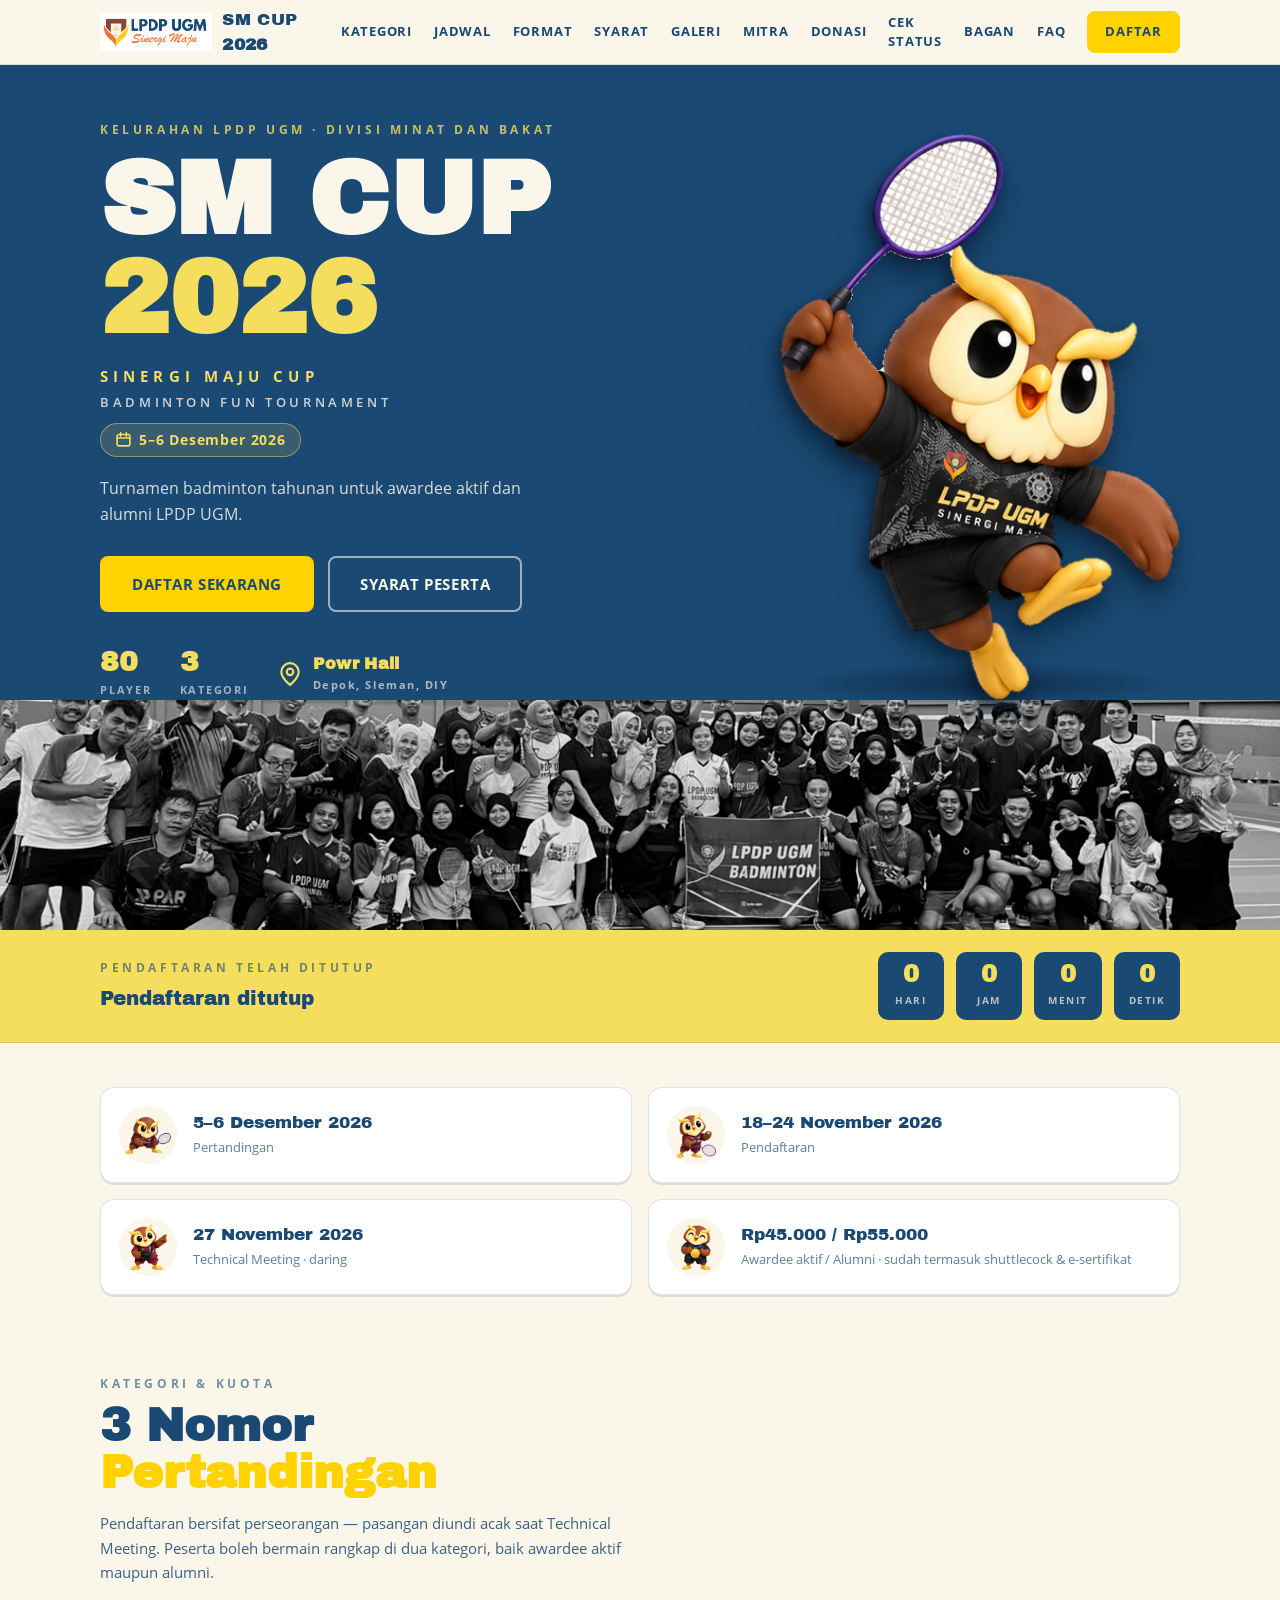
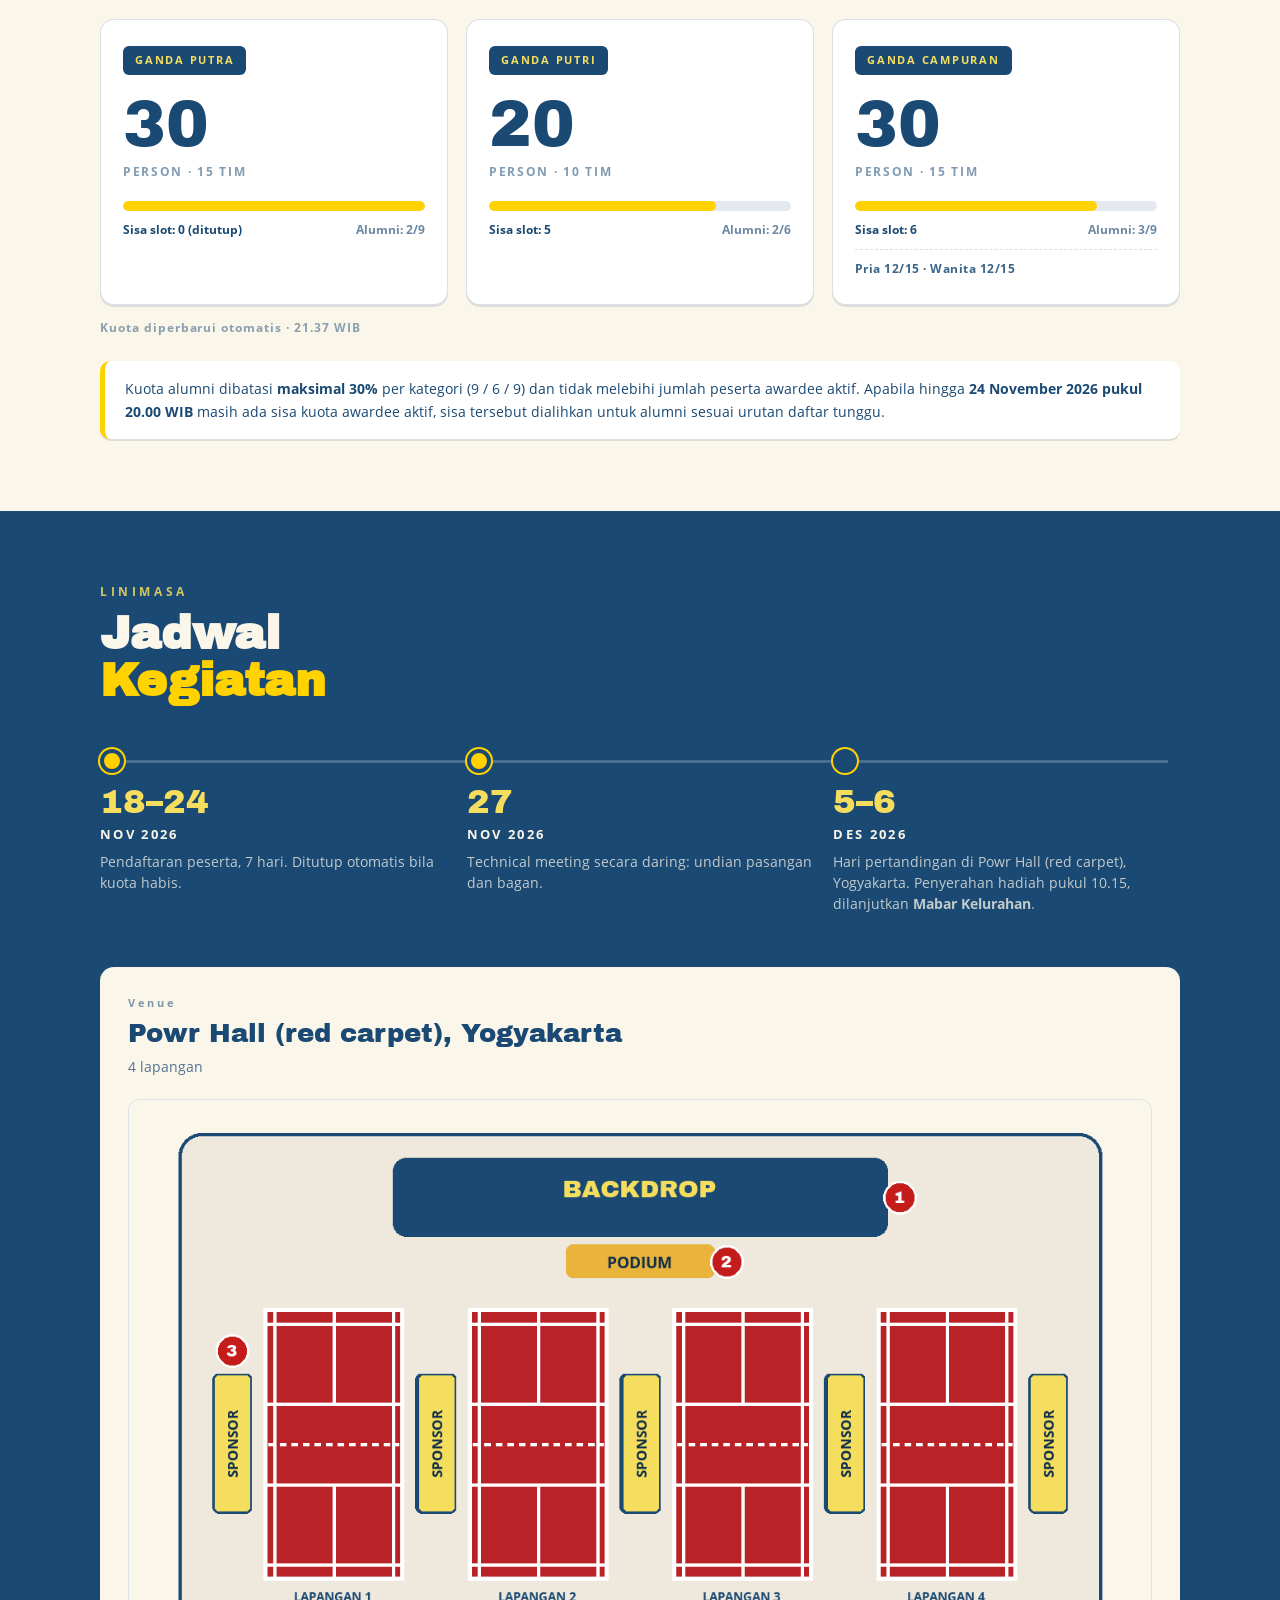
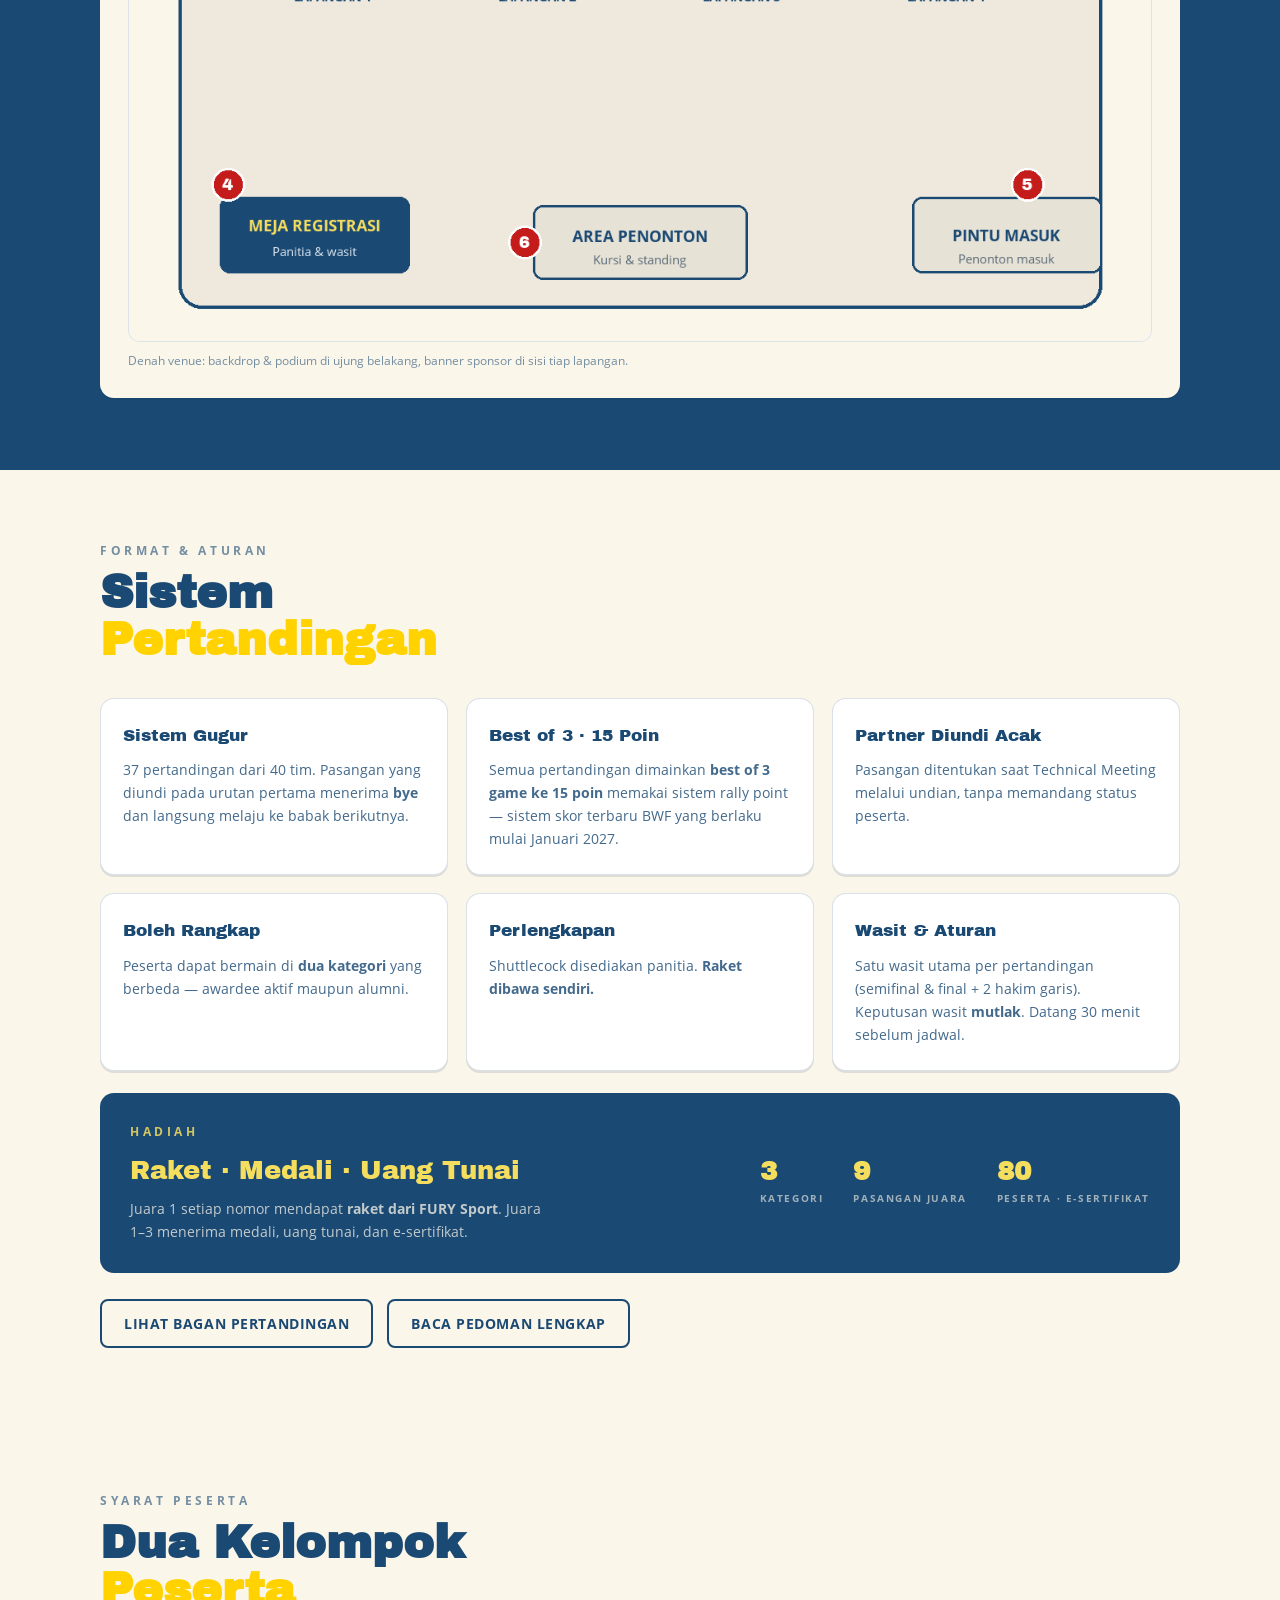
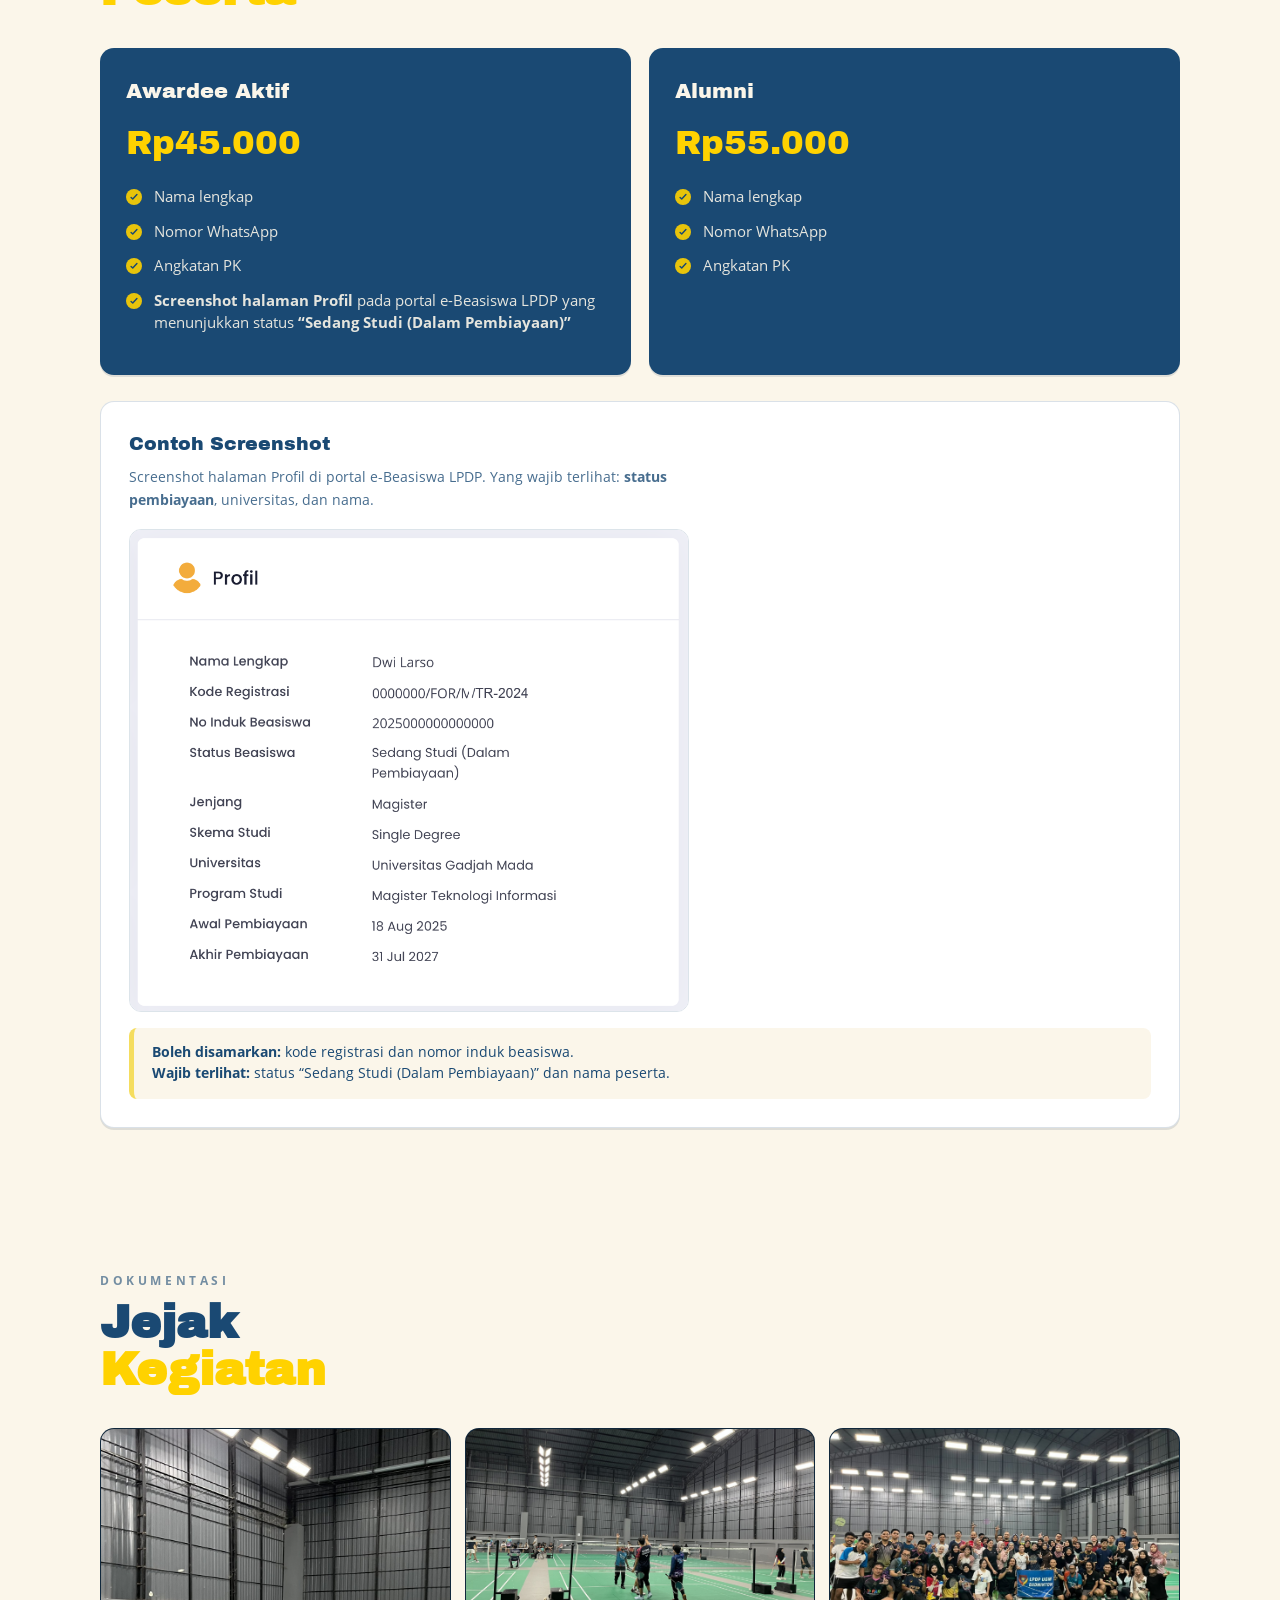
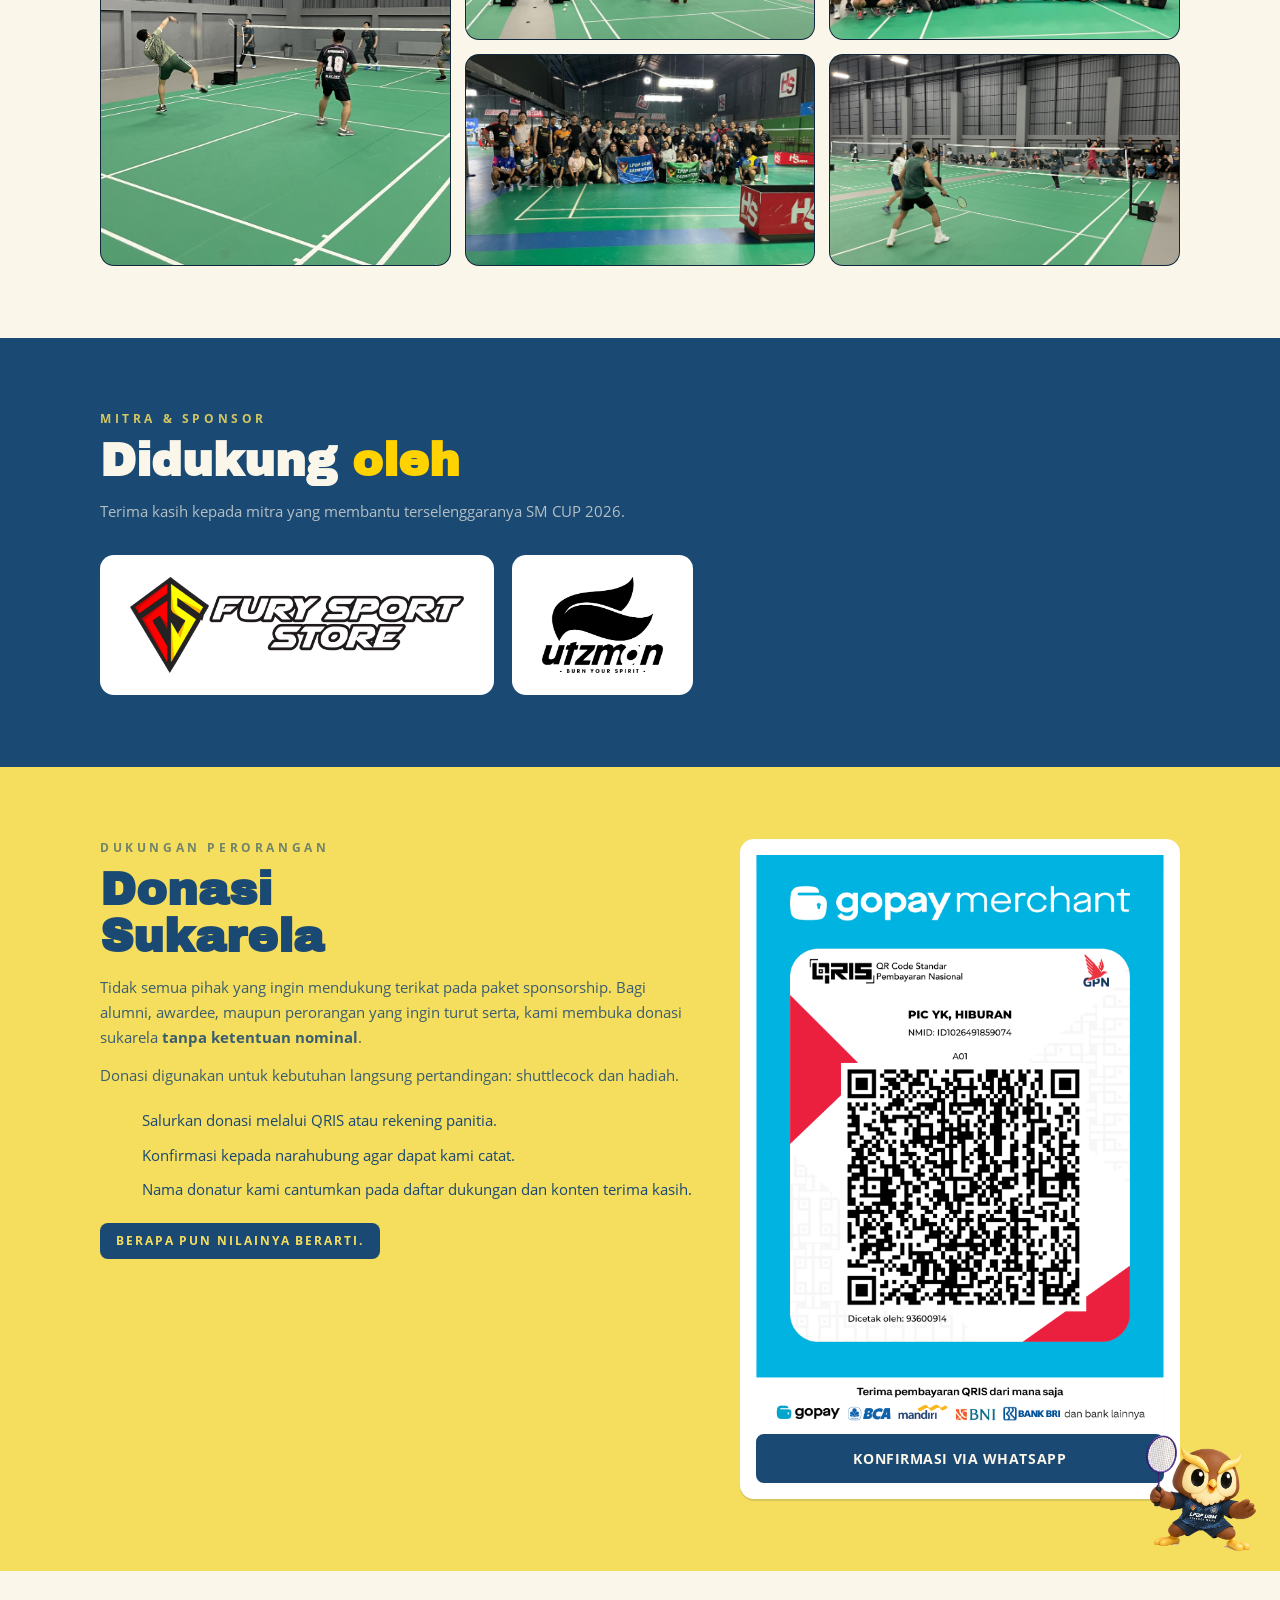
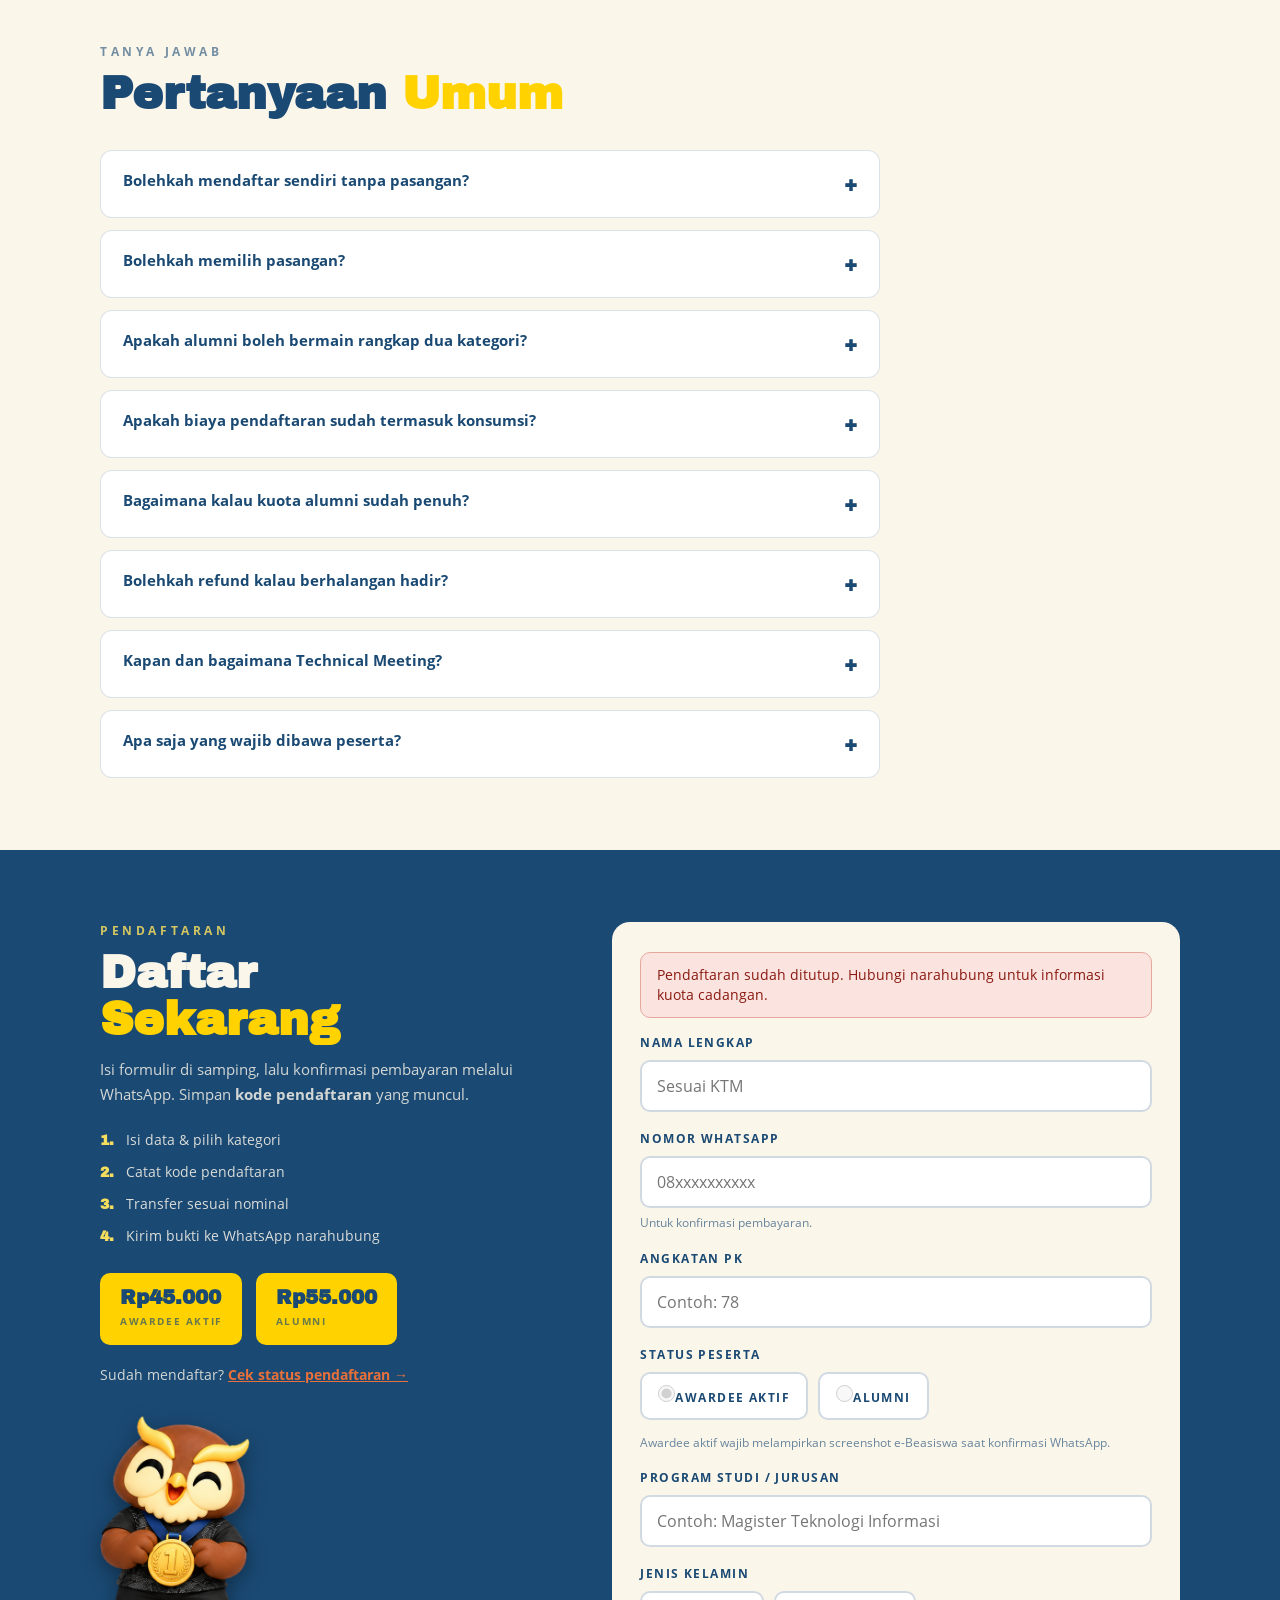
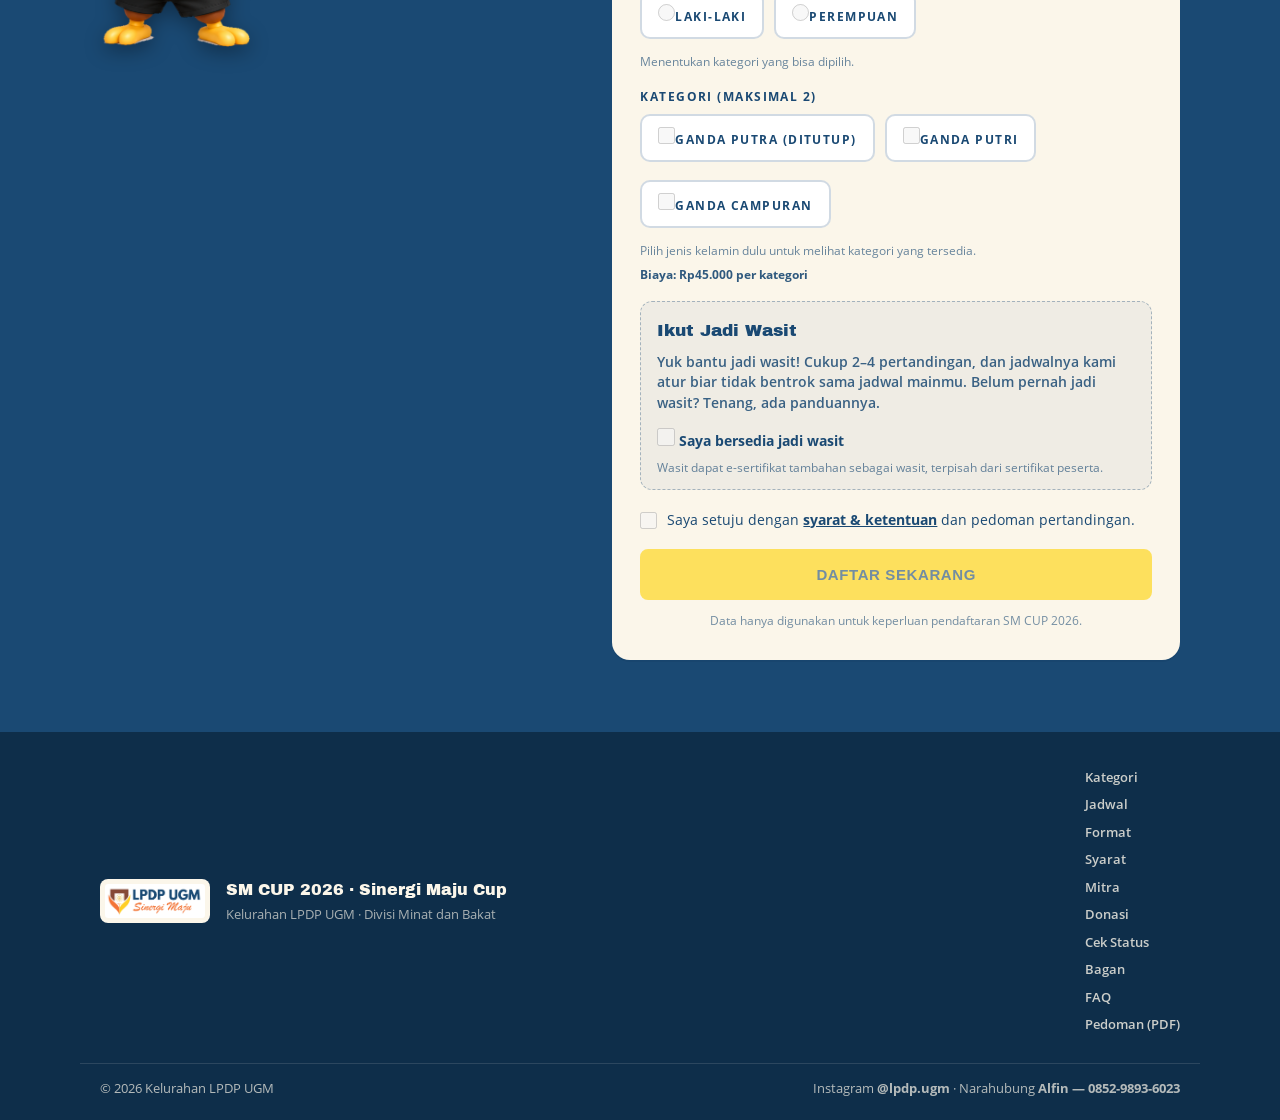
==== index.html @ 90cde153 "Tutup pendaftaran Ganda Putra" ====
<!DOCTYPE html>
<html lang="id">
<head>
<meta charset="utf-8">
<meta name="viewport" content="width=device-width, initial-scale=1">
<title>SM CUP 2026 — Sinergi Maju Cup | Kelurahan LPDP UGM</title>
<meta name="description" content="Pendaftaran SM CUP 2026 (Sinergi Maju Cup) — turnamen badminton Kelurahan LPDP UGM. 5–6 Desember 2026, Powr Hall (red carpet), Yogyakarta.">
<link rel="stylesheet" href="style.css">
</head>
<body>

<!-- ================= HEADER ================= -->
<header class="site-head">
  <div class="wrap head-in">
    <a class="brand" href="#atas">
      <img src="assets/logo.png" alt="LPDP UGM Sinergi Maju">
      <span class="brand-t">SM CUP <b>2026</b></span>
    </a>
    <nav class="menu" id="menu">
      <a href="#kategori">Kategori</a>
      <a href="#jadwal">Jadwal</a>
      <a href="#format">Format</a>
      <a href="#syarat">Syarat</a>
      <a href="#galeri">Galeri</a>
      <a href="#mitra">Mitra</a>
      <a href="#donasi">Donasi</a>
      <a href="status.html">Cek Status</a>
      <a href="bagan.html">Bagan</a>
      <a href="#faq">FAQ</a>
      <a href="#daftar" class="btn btn-sm">Daftar</a>
    </nav>
    <button class="burger" id="burger" aria-label="Menu" aria-expanded="false">
      <span></span><span></span><span></span>
    </button>
  </div>
</header>

<!-- ================= HERO ================= -->
<section class="hero" id="atas">
  <div class="wrap hero-in">
    <div class="hero-txt">
      <div class="kicker">Kelurahan LPDP UGM · Divisi Minat dan Bakat</div>
      <h1>SM CUP <span class="y">2026</span></h1>
      <div class="hero-sub">SINERGI MAJU CUP</div>
      <div class="hero-sub2">BADMINTON FUN TOURNAMENT</div>
      <div class="hero-date">
        <svg width="17" height="17" viewBox="0 0 24 24" fill="none" stroke="#F5DD5E" stroke-width="2.2" stroke-linecap="round" stroke-linejoin="round" aria-hidden="true"><rect x="3" y="5" width="18" height="16" rx="2.5"/><line x1="3" y1="10" x2="21" y2="10"/><line x1="8" y1="2.5" x2="8" y2="7.5"/><line x1="16" y1="2.5" x2="16" y2="7.5"/></svg>
        <span>5–6 Desember 2026</span>
      </div>
      <p class="hero-desc">Turnamen badminton tahunan untuk awardee aktif dan alumni LPDP UGM.</p>
      <div class="hero-cta">
        <a href="#daftar" class="btn btn-big">Daftar Sekarang</a>
        <a href="#syarat" class="btn btn-ghost btn-big">Syarat Peserta</a>
      </div>
      <div class="hero-stats">
        <div><b>80</b><span>PLAYER</span></div>
        <div><b>3</b><span>KATEGORI</span></div>
        <div class="stat-loc">
          <svg width="26" height="26" viewBox="0 0 24 24" fill="none" stroke="#F5DD5E" stroke-width="2" stroke-linecap="round" stroke-linejoin="round" aria-hidden="true"><path d="M20 10c0 6-8 12-8 12S4 16 4 10a8 8 0 1 1 16 0Z"/><circle cx="12" cy="10" r="3"/></svg>
          <div>
            <b class="loc-name">Powr Hall</b>
            <span>Depok, Sleman, DIY</span>
          </div>
        </div>
        </div>
    </div>
    <div class="hero-maskot-wrap"><div class="hero-shadow"></div><img class="hero-maskot" src="assets/m03.png" alt="Maskot SM CUP"></div>
  </div>
  <div class="hero-photo"><img src="assets/pc.jpg" alt="Suasana pertandingan"></div>
</section>

<!-- ================= COUNTDOWN ================= -->
<section class="count">
  <div class="wrap count-in">
    <div class="count-l">
      <div class="kicker">Pendaftaran dibuka dalam</div>
      <div class="count-t">18 November 2026 · 00.00 WIB</div>
    </div>
    <div class="count-r" id="countdown">
      <div><b id="cd-d">--</b><span>HARI</span></div>
      <div><b id="cd-h">--</b><span>JAM</span></div>
      <div><b id="cd-m">--</b><span>MENIT</span></div>
      <div><b id="cd-s">--</b><span>DETIK</span></div>
    </div>
  </div>
</section>

<!-- ================= INFO KUNCI ================= -->
<section class="keys">
  <div class="wrap keys-grid">
    <div class="key">
      <div class="key-ic"><img src="assets/m05.png" alt=""></div>
      <div>
        <div class="key-t">5–6 Desember 2026</div>
        <div class="key-s">Pertandingan</div>
      </div>
    </div>
    <div class="key">
      <div class="key-ic"><img src="assets/m02.png" alt=""></div>
      <div>
        <div class="key-t">18–24 November 2026</div>
        <div class="key-s">Pendaftaran</div>
      </div>
    </div>
    <div class="key">
      <div class="key-ic"><img src="assets/m08.png" alt=""></div>
      <div>
        <div class="key-t">27 November 2026</div>
        <div class="key-s">Technical Meeting · daring</div>
      </div>
    </div>
    <div class="key">
      <div class="key-ic"><img src="assets/m12.png" alt=""></div>
      <div>
        <div class="key-t">Rp45.000 / Rp55.000</div>
        <div class="key-s">Awardee aktif / Alumni · sudah termasuk shuttlecock &amp; e-sertifikat</div>
      </div>
    </div>
  </div>
</section>

<!-- ================= KATEGORI ================= -->
<section class="sec" id="kategori">
  <div class="wrap">
    <div class="sec-head">
      <div class="kicker">Kategori &amp; Kuota</div>
      <h2>3 Nomor<br><span class="y">Pertandingan</span></h2>
      <p>Pendaftaran bersifat perseorangan — pasangan diundi acak saat Technical Meeting.
        Peserta boleh bermain rangkap di dua kategori, baik awardee aktif maupun alumni.</p>
    </div>
    <div class="cat-grid">
      <article class="cat">
        <div class="cat-tag">Ganda Putra</div>
        <div class="cat-num">30</div>
        <div class="cat-lbl">PERSON · 15 TIM</div>
        <div class="bar"><i id="bar-gp" style="width:0%"></i></div>
        <div class="cat-info"><span id="sisa-gp">Sisa slot: —</span><span id="alumni-gp">Alumni: —</span></div>
      </article>
      <article class="cat">
        <div class="cat-tag">Ganda Putri</div>
        <div class="cat-num">20</div>
        <div class="cat-lbl">PERSON · 10 TIM</div>
        <div class="bar"><i id="bar-gputri" style="width:0%"></i></div>
        <div class="cat-info"><span id="sisa-gputri">Sisa slot: —</span><span id="alumni-gputri">Alumni: —</span></div>
      </article>
      <article class="cat">
        <div class="cat-tag">Ganda Campuran</div>
        <div class="cat-num">30</div>
        <div class="cat-lbl">PERSON · 15 TIM</div>
        <div class="bar"><i id="bar-gc" style="width:0%"></i></div>
        <div class="cat-info"><span id="sisa-gc">Sisa slot: —</span><span id="alumni-gc">Alumni: —</span></div>
        <div class="cat-gender" id="gender-gc">Pria — · Wanita —</div>
      </article>
    </div>
    <div id="kuota-updated" style="margin-top:14px;font-size:12px;letter-spacing:.08em;opacity:.5;font-weight:700">Memuat kuota…</div>
    <div class="note-line">
      Kuota alumni dibatasi <b>maksimal 30%</b> per kategori (9 / 6 / 9) dan tidak melebihi jumlah peserta awardee aktif.
      Apabila hingga <b>24 November 2026 pukul 20.00 WIB</b> masih ada sisa kuota awardee aktif, sisa tersebut dialihkan untuk alumni sesuai urutan daftar tunggu.
    </div>
  </div>
</section>

<!-- ================= JADWAL ================= -->
<section class="sec sec-dark" id="jadwal">
  <div class="wrap">
    <div class="sec-head">
      <div class="kicker">Linimasa</div>
      <h2>Jadwal<br><span class="y">Kegiatan</span></h2>
    </div>
    <div class="tl">
      <div class="tl-node">
        <div class="tl-dot"></div>
        <div class="tl-dt">18–24</div>
        <div class="tl-nm">NOV 2026</div>
        <div class="tl-sub">Pendaftaran peserta, 7 hari. Ditutup otomatis bila kuota habis.</div>
      </div>
      <div class="tl-node">
        <div class="tl-dot"></div>
        <div class="tl-dt">27</div>
        <div class="tl-nm">NOV 2026</div>
        <div class="tl-sub">Technical meeting secara daring: undian pasangan dan bagan.</div>
      </div>
      <div class="tl-node">
        <div class="tl-dot tl-dot-d"></div>
        <div class="tl-dt">5–6</div>
        <div class="tl-nm">DES 2026</div>
        <div class="tl-sub">Hari pertandingan di Powr Hall (red carpet), Yogyakarta. Penyerahan hadiah pukul 10.15, dilanjutkan <b>Mabar Kelurahan</b>.</div>
      </div>
    </div>
    <div class="venue">
      <div class="venue-t">Venue</div>
      <div class="venue-n">Powr Hall (red carpet), Yogyakarta</div>
      <div class="venue-s">4 lapangan</div>
      <img class="venue-img" src="assets/lapangan.png" alt="Denah lapangan">
      <div class="venue-cap">Denah venue: backdrop &amp; podium di ujung belakang, banner sponsor di sisi tiap lapangan.</div>
    </div>
  </div>
</section>

<!-- ================= FORMAT ================= -->
<section class="sec" id="format">
  <div class="wrap">
    <div class="sec-head">
      <div class="kicker">Format &amp; Aturan</div>
      <h2>Sistem<br><span class="y">Pertandingan</span></h2>
    </div>
    <div class="fmt-grid">
      <div class="fmt">
        <div class="fmt-t">Sistem Gugur</div>
        <p>37 pertandingan dari 40 tim. Pasangan yang diundi pada urutan pertama menerima <b>bye</b> dan langsung melaju ke babak berikutnya.</p>
      </div>
      <div class="fmt">
        <div class="fmt-t">Best of 3 · 15 Poin</div>
        <p>Semua pertandingan dimainkan <b>best of 3 game ke 15 poin</b> memakai sistem rally point — sistem skor terbaru BWF yang berlaku mulai Januari 2027.</p>
      </div>
      <div class="fmt">
        <div class="fmt-t">Partner Diundi Acak</div>
        <p>Pasangan ditentukan saat Technical Meeting melalui undian, tanpa memandang status peserta.</p>
      </div>
      <div class="fmt">
        <div class="fmt-t">Boleh Rangkap</div>
        <p>Peserta dapat bermain di <b>dua kategori</b> yang berbeda — awardee aktif maupun alumni.</p>
      </div>
      <div class="fmt">
        <div class="fmt-t">Perlengkapan</div>
        <p>Shuttlecock disediakan panitia. <b>Raket dibawa sendiri.</b></p>
      </div>
      <div class="fmt">
        <div class="fmt-t">Wasit &amp; Aturan</div>
        <p>Satu wasit utama per pertandingan (semifinal &amp; final + 2 hakim garis). Keputusan wasit <b>mutlak</b>. Datang 30 menit sebelum jadwal.</p>
      </div>
    </div>

    <div class="prize">
      <div>
        <div class="kicker">Hadiah</div>
        <div class="prize-t">Raket · Medali · Uang Tunai</div>
        <p class="prize-s">Juara 1 setiap nomor mendapat <b>raket dari FURY Sport</b>. Juara 1–3 menerima medali, uang tunai, dan e-sertifikat.</p>
      </div>
      <div class="prize-r">
        <div><b>3</b><span>KATEGORI</span></div>
        <div><b>9</b><span>PASANGAN JUARA</span></div>
        <div><b>80</b><span>PESERTA · E-SERTIFIKAT</span></div>
      </div>
    </div>

    <div class="dl-row">
      <div class="dl-row" style="display:flex;gap:14px;flex-wrap:wrap">
      <a class="btn btn-outline" href="bagan.html">Lihat Bagan Pertandingan</a>
      <a class="btn btn-outline" href="pedoman.html">Baca Pedoman Lengkap</a>
    </div>
  </div>
</section>

<!-- ================= SYARAT ================= -->
<section class="sec sec-light" id="syarat">
  <div class="wrap">
    <div class="sec-head">
      <div class="kicker">Syarat Peserta</div>
      <h2>Dua Kelompok<br><span class="y">Peserta</span></h2>
    </div>
    <div class="req-grid">
      <div class="req req-a">
        <div class="req-t">Awardee Aktif</div>
        <div class="req-fee">Rp45.000</div>
        <ul>
          <li>Nama lengkap</li>
          <li>Nomor WhatsApp</li>
          <li>Angkatan PK</li>
          <li><b>Screenshot halaman Profil</b> pada portal e-Beasiswa LPDP yang menunjukkan status <b>&ldquo;Sedang Studi (Dalam Pembiayaan)&rdquo;</b></li>
        </ul>
      </div>
      <div class="req req-b">
        <div class="req-t">Alumni</div>
        <div class="req-fee">Rp55.000</div>
        <ul>
          <li>Nama lengkap</li>
          <li>Nomor WhatsApp</li>
          <li>Angkatan PK</li>
        </ul>
      </div>
    </div>

    <div class="example">
      <div class="example-t">Contoh Screenshot</div>
      <p class="example-s">Screenshot halaman Profil di portal e-Beasiswa LPDP. Yang wajib terlihat: <b>status pembiayaan</b>, universitas, dan nama.</p>
      <div class="example-img"><img src="assets/awardee-aktif-contoh.png" alt="Contoh halaman Profil e-Beasiswa (contoh)"></div>
      <div class="example-note">
        <b>Boleh disamarkan:</b> kode registrasi dan nomor induk beasiswa.<br>
        <b>Wajib terlihat:</b> status &ldquo;Sedang Studi (Dalam Pembiayaan)&rdquo; dan nama peserta.
      </div>
    </div>

  </div>
</section>

<!-- ================= GALERI ================= -->
<section class="sec" id="galeri">
  <div class="wrap">
    <div class="sec-head">
      <div class="kicker">Dokumentasi</div>
      <h2>Jejak<br><span class="y">Kegiatan</span></h2>
    </div>
    <div class="gal-grid">
      <div class="gal-item gal-tall"><img src="assets/pb.jpg" alt="Pertandingan"></div>
      <div class="gal-item"><img src="assets/pa.jpg" alt="Lapangan"></div>
      <div class="gal-item"><img src="assets/pc.jpg" alt="Peserta"></div>
      <div class="gal-item"><img src="assets/pe.jpg" alt="Suasana venue"></div>
      <div class="gal-item"><img src="assets/pf.jpg" alt="Dokumentasi"></div>
    </div>
  </div>
</section>

<!-- ================= MITRA & SPONSOR ================= -->
<section class="sec sec-dark" id="mitra">
  <div class="wrap">
    <div class="sec-head">
      <div class="kicker" style="color:var(--yellow);opacity:.85">Mitra &amp; Sponsor</div>
      <h2 style="color:var(--cream)">Didukung <span class="y">oleh</span></h2>
      <p style="color:rgba(251,246,234,.8)">Terima kasih kepada mitra yang membantu terselenggaranya SM CUP 2026.</p>
    </div>
    <div class="mitra-row">
      <div class="mitra">
        <img src="assets/sponsor-fury.png" alt="Fury Sport Store">
      </div>
      <div class="mitra">
        <img src="assets/sponsor-utzman.png" alt="Utzman — Burn Your Spirit">
      </div>
    </div>
  </div>
</section>

<!-- ================= DONASI ================= -->
<section class="sec sec-yellow" id="donasi">
  <div class="wrap donasi-in">
    <div class="donasi-txt">
      <div class="kicker">Dukungan Perorangan</div>
      <h2>Donasi<br>Sukarela</h2>
      <p>Tidak semua pihak yang ingin mendukung terikat pada paket sponsorship. Bagi alumni, awardee,
        maupun perorangan yang ingin turut serta, kami membuka donasi sukarela <b>tanpa ketentuan nominal</b>.</p>
      <p>Donasi digunakan untuk kebutuhan langsung pertandingan: shuttlecock dan hadiah.</p>
      <ol class="steps">
        <li>Salurkan donasi melalui QRIS atau rekening panitia.</li>
        <li>Konfirmasi kepada narahubung agar dapat kami catat.</li>
        <li>Nama donatur kami cantumkan pada daftar dukungan dan konten terima kasih.</li>
      </ol>
      <div class="donasi-tag">Berapa pun nilainya berarti.</div>
    </div>
    <div class="donasi-qr">
      <img src="assets/qris.png" alt="QRIS donasi">
      <a class="btn btn-navy btn-block" id="wa-donasi" target="_blank" rel="noopener">Konfirmasi via WhatsApp</a>
    </div>
  </div>
  <img class="donasi-maskot" src="assets/m01.png" alt="Maskot SM CUP">
</section>

<!-- ================= FAQ ================= -->
<section class="sec" id="faq">
  <div class="wrap">
    <div class="sec-head">
      <div class="kicker">Tanya Jawab</div>
      <h2>Pertanyaan <span class="y">Umum</span></h2>
    </div>
    <div class="faq-list">
      <details><summary>Bolehkah mendaftar sendiri tanpa pasangan?</summary>
        <p>Boleh, dan memang itu cara daftarnya. Pendaftaran bersifat perseorangan — pasangan akan diundi acak saat Technical Meeting.</p></details>
      <details><summary>Bolehkah memilih pasangan?</summary>
        <p>Tidak. Pasangan ditentukan melalui undian acak saat Technical Meeting, tanpa memandang status peserta.</p></details>
      <details><summary>Apakah alumni boleh bermain rangkap dua kategori?</summary>
        <p>Boleh. Baik awardee aktif maupun alumni diperbolehkan bermain rangkap di dua kategori yang berbeda.</p></details>
      <details><summary>Apakah biaya pendaftaran sudah termasuk konsumsi?</summary>
        <p>Tidak. Konsumsi hanya disediakan untuk panitia dan wasit. Peserta dapat membawa bekal sendiri atau membeli di stand venue.</p></details>
      <details><summary>Bagaimana kalau kuota alumni sudah penuh?</summary>
        <p>Pendaftaranmu masuk daftar tunggu. Apabila hingga 24 November 2026 pukul 20.00 WIB masih ada sisa kuota awardee aktif, sisa tersebut dialihkan untuk alumni sesuai urutan daftar tunggu.</p></details>
      <details><summary>Bolehkah refund kalau berhalangan hadir?</summary>
        <p>Biaya pendaftaran yang telah dibayarkan tidak dapat dikembalikan. Kamu dapat mengajukan pengalihan slot kepada peserta lain melalui narahubung, paling lambat sebelum Technical Meeting.</p></details>
      <details><summary>Kapan dan bagaimana Technical Meeting?</summary>
        <p>27 November 2026, dilaksanakan secara daring. Tautan akan dibagikan melalui grup komunikasi peserta.</p></details>
      <details><summary>Apa saja yang wajib dibawa peserta?</summary>
        <p>Raket pribadi. Shuttlecock dan e-sertifikat disediakan panitia.</p></details>
    </div>
  </div>
</section>

<!-- ================= DAFTAR ================= -->
<section class="sec sec-dark" id="daftar">
  <div class="wrap daftar-in">
    <div class="daftar-txt">
      <div class="kicker">Pendaftaran</div>
      <h2>Daftar<br><span class="y">Sekarang</span></h2>
      <p>Isi formulir di samping, lalu konfirmasi pembayaran melalui WhatsApp.
        Simpan <b>kode pendaftaran</b> yang muncul.</p>
      <ul class="daftar-steps">
        <li><b>1.</b> Isi data &amp; pilih kategori</li>
        <li><b>2.</b> Catat kode pendaftaran</li>
        <li><b>3.</b> Transfer sesuai nominal</li>
        <li><b>4.</b> Kirim bukti ke WhatsApp narahubung</li>
      </ul>
      <div class="daftar-price">
        <div><b>Rp45.000</b><span>AWARDEE AKTIF</span></div>
        <div><b>Rp55.000</b><span>ALUMNI</span></div>
      </div>
      <p style="margin-top:18px;font-size:14px">Sudah mendaftar? <a href="status.html" style="color:#E8703A;font-weight:800;text-decoration:underline">Cek status pendaftaran →</a></p>
      <img class="daftar-maskot" src="assets/m12.png" alt="Maskot SM CUP">
    </div>

    <div class="form-card">
      <form id="form" novalidate>
        <div class="field">
          <label for="f-nama">Nama Lengkap</label>
          <input id="f-nama" name="nama" type="text" autocomplete="name" required placeholder="Sesuai KTM">
        </div>
        <div class="field">
          <label for="f-wa">Nomor WhatsApp</label>
          <input id="f-wa" name="wa" type="tel" inputmode="tel" autocomplete="tel" required placeholder="08xxxxxxxxxx">
          <div class="hint">Untuk konfirmasi pembayaran.</div>
        </div>
        <div class="field">
          <label for="f-pk">Angkatan PK</label>
          <input id="f-pk" name="pk" type="text" required placeholder="Contoh: 78">
        </div>

        <div class="field">
          <label>Status Peserta</label>
          <div class="radio-row">
            <label class="radio"><input type="radio" name="status" value="Awardee Aktif" checked><span>Awardee Aktif</span></label>
            <label class="radio"><input type="radio" name="status" value="Alumni"><span>Alumni</span></label>
          </div>
          <div class="hint">Awardee aktif wajib melampirkan screenshot e-Beasiswa saat konfirmasi WhatsApp.</div>
        </div>

        <div class="field">
          <label for="f-prodi">Program Studi / Jurusan</label>
          <input id="f-prodi" name="prodi" type="text" required placeholder="Contoh: Magister Teknologi Informasi">
        </div>

        <div class="field">
          <label>Jenis Kelamin</label>
          <div class="radio-row">
            <label class="radio"><input type="radio" name="gender" value="Laki-laki"><span>Laki-laki</span></label>
            <label class="radio"><input type="radio" name="gender" value="Perempuan"><span>Perempuan</span></label>
          </div>
          <div class="hint">Menentukan kategori yang bisa dipilih.</div>
        </div>

        <div class="field">
          <label>Kategori (maksimal 2)</label>
          <div class="check-row" id="kat-row">
            <label class="check" data-gender="Laki-laki"><input type="checkbox" name="kat1" value="GANDA PUTRA"><span>Ganda Putra</span></label>
            <label class="check" data-gender="Perempuan"><input type="checkbox" name="kat2" value="GANDA PUTRI"><span>Ganda Putri</span></label>
            <label class="check" data-gender="semua"><input type="checkbox" name="kat3" value="GANDA CAMPURAN"><span>Ganda Campuran</span></label>
          </div>
          <div class="hint" id="kat-hint">Pilih jenis kelamin dulu untuk melihat kategori yang tersedia.</div>
          <div class="hint" id="fee-hint" style="color:var(--navy);opacity:.9;font-weight:700">Biaya: Rp45.000 per kategori</div>
        </div>

        <div class="field ref-box">
          <div class="ref-title">Ikut Jadi Wasit</div>
          <p class="ref-desc">Yuk bantu jadi wasit! Cukup 2–4 pertandingan, dan jadwalnya kami atur biar tidak bentrok sama jadwal mainmu. Belum pernah jadi wasit? Tenang, ada panduannya.</p>

          <label class="ref-check">
            <input type="checkbox" id="ref-ya" name="wasit" value="Ya">
            <span>Saya bersedia jadi wasit</span>
          </label>

          <div class="ref-opts" id="ref-opts" hidden>
            <div class="ref-opts-lbl">Jumlah pertandingan yang siap saya awasi</div>
            <label class="radio"><input type="radio" name="wasit_jumlah" value="2"><span>2 pertandingan</span></label>
            <label class="radio"><input type="radio" name="wasit_jumlah" value="4"><span>4 pertandingan</span></label>
          </div>

          <div class="hint">Wasit dapat e-sertifikat tambahan sebagai wasit, terpisah dari sertifikat peserta.</div>
        </div>

        <label class="agree">
          <input type="checkbox" id="f-setuju" required>
          <span>Saya setuju dengan <a href="#syarat">syarat &amp; ketentuan</a> dan pedoman pertandingan.</span>
        </label>

        <div class="err" id="form-err" hidden></div>

        <button class="btn btn-big btn-block" type="submit" id="submit-btn">Daftar Sekarang</button>
        <div class="form-note">Data hanya digunakan untuk keperluan pendaftaran SM CUP 2026.</div>
      </form>

      <div class="success" id="success" hidden>
        <div class="ok">✓</div>
        <div class="success-t">Pendaftaran Terkirim</div>
        <div class="success-s">Simpan kode pendaftaran ini:</div>
        <div class="kode" id="kode">SMC-0000</div>
        <div class="success-s" id="nom">Nominal transfer: —</div>
        <a class="btn btn-block" id="wa-confirm" target="_blank" rel="noopener">Konfirmasi via WhatsApp</a>
        <button class="btn btn-ghost btn-block" id="btn-again" type="button">Daftar Orang Lain</button>
      </div>
    </div>
  </div>
</section>

<!-- ================= FOOTER ================= -->
<footer class="site-foot">
  <div class="wrap foot-in">
    <div class="foot-l">
      <img src="assets/logo.png" alt="LPDP UGM Sinergi Maju">
      <div>
        <div class="foot-t">SM CUP 2026 · Sinergi Maju Cup</div>
        <div class="foot-s">Kelurahan LPDP UGM · Divisi Minat dan Bakat</div>
      </div>
    </div>
    <div class="foot-r">
      <a href="#kategori">Kategori</a>
      <a href="#jadwal">Jadwal</a>
      <a href="#format">Format</a>
      <a href="#syarat">Syarat</a>
      <a href="#mitra">Mitra</a>
      <a href="#donasi">Donasi</a>
      <a href="status.html">Cek Status</a>
      <a href="bagan.html">Bagan</a>
      <a href="#faq">FAQ</a>
      <a href="pedoman.html">Pedoman (PDF)</a>
    </div>
  </div>
  <div class="wrap foot-b">
    <span>© 2026 Kelurahan LPDP UGM</span>
    <span>Instagram <b>@lpdp.ugm</b> · Narahubung <b id="foot-wa">Alfin — 0852-9893-6023</b></span>
  </div>
</footer>

<script src="config.js?v=11"></script>
<script src="data.js?v=11"></script>
<script src="app.js?v=11"></script>
</body>
</html>
---- style.css ----
/* ==========================================================
   SM CUP 2026 — design system
   Warna & tipografi mengikuti deck proposal sponsorship
   ========================================================== */
@font-face{font-family:'Display';src:url('fonts/ArchivoBlack.ttf');}
@font-face{font-family:'Body';src:url('fonts/OpenSans-Bold.ttf');font-weight:700;}
@font-face{font-family:'Body';src:url('fonts/OpenSans-Semibold.ttf');font-weight:600;}
@font-face{font-family:'Body';src:url('fonts/OpenSans-Regular.ttf');font-weight:400;}

:root{
  --navy:#1A4973; --navy-d:#0E2E4A; --navy-l:#2A6391;
  --yellow:#F5DD5E; --hot:#FFD200; --cream:#FBF6EA; --white:#fff;
  --ink:rgba(14,46,74,.9);
  --shadow:0 2px 0 rgba(14,46,74,.12);
  --radius:14px;
}
*{margin:0;padding:0;box-sizing:border-box}
html{scroll-behavior:smooth;scroll-padding-top:84px}
html,body{overflow-x:hidden}
body{font-family:'Body',sans-serif;background:var(--cream);color:var(--navy);
  -webkit-font-smoothing:antialiased;line-height:1.5}
img{max-width:100%;height:auto;display:block}
a{color:inherit;text-decoration:none}
.wrap{max-width:1120px;margin:0 auto;padding:0 20px}
section{position:relative}

/* ---------- header ---------- */
.site-head{position:sticky;top:0;z-index:50;background:rgba(251,246,234,.94);
  backdrop-filter:blur(8px);border-bottom:1px solid rgba(26,73,115,.14)}
.head-in{display:flex;align-items:center;justify-content:space-between;gap:14px;height:64px}
.brand{display:flex;align-items:center;gap:10px}
.brand img{height:38px;width:auto}
.brand-t{font-family:'Display';font-size:17px;letter-spacing:.02em}
.brand-t b{color:var(--navy)}
.menu{display:flex;align-items:center;gap:22px}
.menu a{font-weight:700;font-size:13px;letter-spacing:.06em;text-transform:uppercase;color:var(--navy)}
.menu a:hover{color:var(--navy-l)}
.burger{display:none;background:none;border:0;cursor:pointer;padding:6px}
.burger span{display:block;width:24px;height:3px;background:var(--navy);border-radius:2px;margin:5px 0}

/* ---------- buttons ---------- */
.btn{display:inline-flex;align-items:center;justify-content:center;gap:8px;background:var(--hot);
  color:var(--navy);font-weight:700;font-size:14px;letter-spacing:.04em;padding:12px 22px;
  border-radius:8px;border:2px solid var(--hot);cursor:pointer;transition:.15s;text-transform:uppercase}
.btn:hover{transform:translateY(-1px);box-shadow:0 4px 0 rgba(26,73,115,.18)}
.btn:active{transform:translateY(1px);box-shadow:none}
.btn-big{padding:15px 30px;font-size:15px}
.btn-sm{padding:9px 16px;font-size:12px}
.btn-ghost{background:transparent;color:var(--cream);border-color:rgba(251,246,234,.6)}
.btn-ghost:hover{border-color:var(--cream)}
.btn-outline{background:transparent;color:var(--navy);border-color:var(--navy)}
.btn-navy{background:var(--navy);color:var(--cream);border-color:var(--navy)}
.btn-block{width:100%}
.btn[disabled]{opacity:.6;pointer-events:none}

.kicker{font-weight:700;font-size:12px;letter-spacing:.3em;text-transform:uppercase;opacity:.6;overflow-wrap:anywhere}
h2{font-family:'Display';font-size:clamp(30px,5vw,46px);line-height:1.02;margin-top:10px}
h2 .y{color:var(--hot)}
.sec-head p{margin-top:14px;font-size:15px;line-height:1.65;max-width:560px;opacity:.85}
.sec{padding:72px 0}
.sec-light{background:var(--cream)}
.sec-dark{background:var(--navy);color:var(--cream)}
.sec-dark .kicker{color:var(--yellow);opacity:.85}
.sec-yellow{background:var(--yellow);color:var(--navy)}

/* ---------- hero ---------- */
.hero{background:var(--navy);color:var(--cream);overflow:hidden}
.hero-in{position:relative;display:grid;grid-template-columns:1.05fr .95fr;gap:24px;align-items:center;padding:56px 20px 0;min-height:480px}
.hero-in > *{min-width:0}
.hero .kicker{color:var(--yellow);opacity:.8}
.hero h1{font-family:'Display';font-size:clamp(40px,11vw,104px);line-height:.95;margin-top:12px;overflow-wrap:break-word}
.hero h1 .y{color:var(--yellow)}
.hero-sub{font-weight:700;font-size:15px;letter-spacing:.34em;margin-top:16px;color:var(--yellow);overflow-wrap:anywhere}
.hero-sub2{font-weight:600;font-size:13px;letter-spacing:.28em;margin-top:6px;opacity:.8;overflow-wrap:anywhere}
.hero-date{display:inline-flex;align-items:center;gap:7px;margin-top:10px;
  background:rgba(245,221,94,.14);border:1px solid rgba(245,221,94,.45);border-radius:999px;
  padding:6px 14px;font-weight:700;font-size:13.5px;letter-spacing:.06em;color:var(--yellow)}
.hero-desc{margin-top:18px;font-size:16px;line-height:1.65;max-width:460px;color:rgba(251,246,234,.85)}
.hero-cta{display:flex;flex-wrap:wrap;gap:14px;margin-top:28px}
.hero-stats{display:flex;gap:28px;margin-top:36px;flex-wrap:wrap;align-items:center}
.hero-stats .stat-loc{display:flex;align-items:center;gap:10px}
.hero-stats .stat-loc b{font-size:16px;line-height:1.15;color:var(--yellow);display:block;letter-spacing:.02em;white-space:nowrap}
.hero-stats .stat-loc span{font-weight:700;font-size:11px;letter-spacing:.14em;opacity:.65;display:block;margin-top:3px}
.hero-stats b{font-family:'Display';font-size:28px;display:block;line-height:1;color:var(--yellow)}
.hero-stats span{font-weight:700;font-size:11px;letter-spacing:.16em;opacity:.6}
.hero-maskot{align-self:end;max-width:400px;width:100%;margin-left:auto;position:relative;z-index:2;
  filter:drop-shadow(-6px 6px 6px rgba(4,20,36,.45)) drop-shadow(0 18px 14px rgba(4,20,36,.4));
  animation:floaty 5.5s ease-in-out infinite}
.hero-shadow{position:absolute;right:0;bottom:-6px;width:78%;height:44px;z-index:1;
  background:radial-gradient(ellipse at center,rgba(4,20,36,.5) 0%,rgba(4,20,36,0) 70%);
  border-radius:50%;animation:pulse 5.5s ease-in-out infinite}
@keyframes floaty{0%,100%{transform:translateY(0)}50%{transform:translateY(-8px)}}
@keyframes pulse{0%,100%{transform:scaleX(1);opacity:.9}50%{transform:scaleX(.86);opacity:.6}}
.hero-maskot-wrap{position:relative;align-self:end}
@media (prefers-reduced-motion:reduce){.hero-maskot,.hero-shadow{animation:none}}
.hero-photo{height:230px;overflow:hidden}
.hero-photo img{width:100%;height:100%;object-fit:cover;object-position:center 68%;filter:grayscale(1) contrast(1.08) brightness(.9)}

/* ---------- countdown ---------- */
.count{background:var(--yellow);color:var(--navy);padding:22px 0;border-bottom:1px solid rgba(26,73,115,.15)}
.count-in{display:flex;align-items:center;justify-content:space-between;flex-wrap:wrap;gap:16px}
.count-t{font-family:'Display';font-size:20px;margin-top:6px}
.count-r{display:flex;gap:12px}
.count-r div{background:var(--navy);color:var(--cream);border-radius:10px;padding:10px 14px;text-align:center;min-width:66px}
.count-r b{font-family:'Display';font-size:24px;display:block;line-height:1;color:var(--yellow)}
.count-r span{font-weight:700;font-size:10px;letter-spacing:.16em;opacity:.7}

/* ---------- info kunci ---------- */
.keys{padding:44px 0 8px}
.keys-grid{display:grid;grid-template-columns:repeat(2,1fr);gap:16px}
.key{display:flex;gap:16px;align-items:center;background:var(--white);border:1px solid rgba(26,73,115,.14);
  border-radius:var(--radius);padding:18px;box-shadow:var(--shadow)}
.key-ic{flex:none;width:58px;height:58px;border-radius:50%;background:var(--cream);display:flex;align-items:center;justify-content:center;overflow:hidden}
.key-ic img{width:46px;height:46px;object-fit:contain}
.key-t{font-family:'Display';font-size:17px;line-height:1.1}
.key-s{font-size:13px;opacity:.7;margin-top:5px;line-height:1.45}

/* ---------- kategori ---------- */
.cat-grid{display:grid;grid-template-columns:repeat(3,1fr);gap:18px;margin-top:34px}
.cat{background:var(--white);border:1px solid rgba(26,73,115,.16);border-radius:var(--radius);padding:26px 22px;box-shadow:var(--shadow);min-width:0}
.cat-tag{display:inline-block;background:var(--navy);color:var(--yellow);font-weight:700;font-size:11px;
  letter-spacing:.16em;padding:6px 12px;border-radius:6px;text-transform:uppercase}
.cat-num{font-family:'Display';font-size:64px;line-height:1;margin-top:18px;color:var(--navy)}
.cat-lbl{font-weight:700;font-size:12px;letter-spacing:.14em;opacity:.55;margin-top:6px}
.bar{height:10px;background:rgba(26,73,115,.12);border-radius:6px;margin-top:20px;overflow:hidden}
.bar i{display:block;height:100%;background:var(--hot);border-radius:6px;transition:width .6s}
.cat-info{display:flex;justify-content:space-between;margin-top:10px;font-weight:700;font-size:12px;color:var(--navy)}
.cat-info span:last-child{opacity:.65}
.cat-gender{margin-top:10px;padding-top:10px;border-top:1px dashed rgba(26,73,115,.2);
  font-weight:700;font-size:12px;letter-spacing:.04em;color:var(--navy);opacity:.85}
.cat-gender.full{color:#C41B1B}
.check[hidden]{display:none}
.cat.full .bar i{background:#C41B1B}
.cat.full .cat-num{color:#C41B1B}
.note-line{margin-top:24px;background:var(--white);border-left:5px solid var(--hot);border-radius:10px;
  padding:16px 20px;font-size:14px;line-height:1.65;box-shadow:var(--shadow)}
.note-line b{color:var(--navy)}

/* ---------- jadwal ---------- */
.tl{position:relative;display:flex;gap:20px;margin-top:44px}
.tl:before{content:'';position:absolute;left:12px;right:12px;top:11px;height:3px;background:rgba(251,246,234,.22)}
.tl-node{flex:1;position:relative;padding-top:36px}
.tl-dot{position:absolute;top:0;left:0;width:24px;height:24px;border-radius:50%;background:var(--hot);
  border:4px solid var(--navy);box-shadow:0 0 0 2px var(--hot)}
.tl-dot-d{background:var(--navy)}
.tl-dt{font-family:'Display';font-size:34px;line-height:1;color:var(--yellow)}
.tl-nm{font-weight:700;font-size:13px;letter-spacing:.18em;margin-top:6px}
.tl-sub{font-size:13.5px;line-height:1.55;color:rgba(251,246,234,.75);margin-top:8px}
.venue{margin-top:52px;background:var(--cream);color:var(--navy);border-radius:var(--radius);padding:28px;box-shadow:var(--shadow)}
.venue-t{font-weight:700;font-size:11px;letter-spacing:.24em;opacity:.55}
.venue-n{font-family:'Display';font-size:26px;margin-top:8px;line-height:1.1}
.venue-s{font-size:14px;opacity:.75;margin-top:8px}
.venue-img{margin-top:22px;border-radius:12px;border:1px solid rgba(26,73,115,.15);background:#fff}
.venue-cap{font-size:12px;opacity:.6;margin-top:10px}

/* ---------- format ---------- */
.fmt-grid{display:grid;grid-template-columns:repeat(3,1fr);gap:18px;margin-top:34px}
.fmt{background:var(--white);border:1px solid rgba(26,73,115,.16);border-radius:var(--radius);padding:24px 22px;box-shadow:var(--shadow)}
.fmt-t{font-family:'Display';font-size:17px}
.fmt p{font-size:14px;line-height:1.65;opacity:.82;margin-top:10px}
.prize{margin-top:22px;background:var(--navy);color:var(--cream);border-radius:var(--radius);padding:30px;
  display:flex;justify-content:space-between;gap:24px;flex-wrap:wrap;align-items:center}
.prize .kicker{color:var(--yellow);opacity:.85}
.prize-t{font-family:'Display';font-size:26px;margin-top:10px;color:var(--yellow)}
.prize-s{font-size:14px;opacity:.75;margin-top:8px;max-width:420px;line-height:1.6}
.prize-r{display:flex;gap:30px}
.prize-r b{font-family:'Display';font-size:26px;display:block;line-height:1;color:var(--yellow)}
.prize-r span{font-weight:700;font-size:10px;letter-spacing:.16em;opacity:.6}
.dl-row{margin-top:26px}

/* ---------- syarat ---------- */
.req-grid{display:grid;grid-template-columns:1fr 1fr;gap:18px;margin-top:34px}
.req{border-radius:var(--radius);padding:28px 26px;box-shadow:var(--shadow)}
.req-a{background:var(--navy);color:var(--cream)}
.req-b{background:var(--navy);color:var(--cream)}
.req-t{font-family:'Display';font-size:21px}
.req-fee{font-family:'Display';font-size:34px;margin-top:10px;color:var(--hot)}
.req-b .req-fee{color:var(--hot)}
.req ul{list-style:none;margin-top:18px}
.req li{position:relative;padding-left:28px;font-size:14.5px;line-height:1.55;margin-bottom:12px;opacity:.9}
.req li:before{content:'';position:absolute;left:0;top:3px;width:16px;height:16px;border-radius:50%;
  background:var(--hot) url('data:image/svg+xml;utf8,<svg xmlns="http://www.w3.org/2000/svg" viewBox="0 0 24 24"><path d="M5 13l4 4 10-11" fill="none" stroke="%231A4973" stroke-width="3.4" stroke-linecap="round" stroke-linejoin="round"/></svg>') center/10px no-repeat}
.req-b li:before{background-color:var(--hot)}
.example{margin-top:26px;background:var(--white);border:1px solid rgba(26,73,115,.16);border-radius:var(--radius);padding:28px;box-shadow:var(--shadow)}
.example-t{font-family:'Display';font-size:19px}
.example-s{font-size:14px;opacity:.8;margin-top:8px;line-height:1.6;max-width:560px}
.example-img{margin-top:18px;max-width:560px;border-radius:12px;overflow:hidden;border:1px solid rgba(26,73,115,.15)}
.example-note{margin-top:16px;background:var(--cream);border-left:5px solid var(--yellow);border-radius:8px;
  padding:14px 18px;font-size:13.5px;line-height:1.6}
.incl{display:flex;align-items:center;gap:16px;flex-wrap:wrap;margin-top:22px;background:var(--navy);color:var(--cream);
  border-radius:var(--radius);padding:20px 24px}
.incl-t{font-family:'Display';font-size:15px;color:var(--yellow)}
.incl-r{display:flex;gap:10px;flex-wrap:wrap}
.incl-r span{background:rgba(251,246,234,.12);padding:8px 14px;border-radius:8px;font-weight:700;font-size:13px}

/* ---------- galeri ---------- */
.gal-grid{display:grid;grid-template-columns:repeat(3,1fr);gap:14px;margin-top:34px}
.gal-item{border-radius:var(--radius);overflow:hidden;border:1px solid rgba(26,73,115,.15);background:#123}
.gal-item img{width:100%;height:210px;object-fit:cover}
.gal-item:hover img{transform:scale(1.03);transition:.4s}
.gal-tall{grid-row:span 2}
.gal-tall img{height:100%}
.gal-note{margin-top:18px;font-size:14px;opacity:.75}

/* ---------- donasi ---------- */
.donasi-in{display:grid;grid-template-columns:1.15fr .85fr;gap:44px;align-items:start}
.donasi-in h2{color:var(--navy)}
.donasi-in p{margin-top:14px;font-size:15px;line-height:1.65;opacity:.85}
.steps{margin-top:22px;list-style:none}
.steps li{position:relative;padding-left:42px;font-size:14.5px;line-height:1.55;margin-bottom:12px}
.steps li b{position:absolute;left:0;top:-2px;font-family:'Display';font-size:20px;color:var(--navy)}
.donasi-tag{display:inline-block;margin-top:10px;background:var(--navy);color:var(--yellow);font-weight:700;
  font-size:12px;letter-spacing:.16em;padding:9px 16px;border-radius:8px;text-transform:uppercase}
.donasi-qr{background:var(--white);border-radius:var(--radius);padding:16px;box-shadow:var(--shadow)}
.donasi-maskot{position:absolute;right:24px;bottom:20px;width:110px;opacity:.95;pointer-events:none}

/* ---------- faq ---------- */
.faq-list{margin-top:32px;display:flex;flex-direction:column;gap:12px;max-width:780px}
.faq-list details{background:var(--white);border:1px solid rgba(26,73,115,.16);border-radius:12px;overflow:hidden}
.faq-list summary{cursor:pointer;padding:18px 22px;font-weight:700;font-size:15px;list-style:none;display:flex;justify-content:space-between;gap:14px}
.faq-list summary::-webkit-details-marker{display:none}
.faq-list summary:after{content:'+';font-family:'Display';font-size:20px;color:var(--navy);flex:none}
.faq-list details[open] summary:after{content:'−'}
.faq-list p{padding:0 22px 18px;font-size:14px;line-height:1.65;opacity:.82}

/* ---------- daftar ---------- */
.daftar-in{display:grid;grid-template-columns:.9fr 1.1fr;gap:48px;align-items:start}
.daftar-txt p{margin-top:14px;font-size:15px;line-height:1.65;color:rgba(251,246,234,.82)}
.daftar-steps{list-style:none;margin-top:22px;display:flex;flex-direction:column;gap:10px}
.daftar-steps li{font-size:14px;color:rgba(251,246,234,.85)}
.daftar-steps b{font-family:'Display';color:var(--yellow);margin-right:8px}
.daftar-price{display:flex;gap:14px;margin-top:26px}
.daftar-price div{background:var(--hot);border-radius:10px;padding:14px 20px}
.daftar-price b{font-family:'Display';font-size:20px;color:var(--navy);display:block;line-height:1}
.daftar-price span{font-weight:700;font-size:10px;letter-spacing:.16em;color:var(--navy);opacity:.65}
.daftar-maskot{width:150px;margin-top:30px;filter:drop-shadow(0 6px 10px rgba(0,0,0,.35))}

.form-card{background:var(--cream);color:var(--navy);border-radius:18px;padding:30px 28px;box-shadow:var(--shadow)}
.field{margin-bottom:18px}
.field label{display:block;font-weight:700;font-size:12px;letter-spacing:.12em;text-transform:uppercase;margin-bottom:8px}
.field input[type=text],.field input[type=tel],.field textarea{
  width:100%;border:2px solid rgba(26,73,115,.2);border-radius:10px;padding:13px 15px;
  font-family:'Body';font-size:16px;background:#fff;color:var(--navy)}
.field textarea{resize:vertical}
.field input:focus,.field textarea:focus{outline:none;border-color:var(--navy)}
.hint{font-size:12px;opacity:.65;margin-top:6px;line-height:1.45}
.radio-row,.check-row{display:flex;flex-wrap:wrap;gap:10px}
.radio,.check{display:inline-flex;align-items:center;gap:8px;background:#fff;border:2px solid rgba(26,73,115,.2);
  border-radius:10px;padding:11px 16px;cursor:pointer;font-weight:600;font-size:14px}
.radio input,.check input{accent-color:var(--navy);width:17px;height:17px}
.radio :has(input:checked),.check :has(input:checked){border-color:var(--navy);background:rgba(245,221,94,.35)}
.agree{display:flex;gap:10px;align-items:flex-start;font-size:13.5px;line-height:1.55;cursor:pointer;margin:6px 0 18px}
.agree input{margin-top:2px;accent-color:var(--navy);width:17px;height:17px;flex:none}
.agree a{text-decoration:underline;font-weight:700}
.err{background:#FBE3E0;color:#8A1A10;border:1px solid #E6A89E;border-radius:10px;padding:12px 16px;font-size:13.5px;margin-bottom:16px;line-height:1.5}
.form-note{text-align:center;font-size:12px;opacity:.6;margin-top:12px}

.success{text-align:center;padding:12px 4px}
.success .ok{width:64px;height:64px;border-radius:50%;background:#2E7D32;color:#fff;margin:0 auto;
  display:flex;align-items:center;justify-content:center;font-size:32px;font-weight:700}
.success-t{font-family:'Display';font-size:22px;margin-top:16px}
.success-s{font-size:14px;opacity:.75;margin-top:8px;line-height:1.55}
.kode{font-family:'Display';font-size:34px;letter-spacing:.06em;background:var(--navy);color:var(--yellow);
  border-radius:12px;padding:14px 10px;margin:16px auto;max-width:280px}
.success .btn{margin-top:10px}


/* ---------- kotak wasit ---------- */
.ref-box{background:rgba(26,73,115,.05);border:1.5px dashed rgba(26,73,115,.35);border-radius:12px;
  padding:16px 16px 12px;margin-bottom:20px}
.ref-title{font-family:'Display';font-size:17px;color:var(--navy);margin-bottom:8px}
.ref-desc{font-weight:600;font-size:13.5px;line-height:1.55;opacity:.85;margin-bottom:14px}
.ref-check{display:inline-flex;align-items:center;gap:9px;font-weight:700;font-size:14px;cursor:pointer}
.ref-check input{accent-color:var(--navy);width:18px;height:18px}
.ref-opts{margin-top:14px;display:flex;flex-wrap:wrap;gap:9px}
.ref-opts[hidden]{display:none}
.ref-box label{text-transform:none;letter-spacing:normal;font-size:14px;font-weight:700}
.ref-box .ref-check span{text-transform:none;letter-spacing:normal;font-size:14px}
.ref-box .radio{flex:1 0 100%;display:inline-flex;align-items:center;gap:9px;padding:11px 14px}
.ref-box .radio span{text-transform:none;letter-spacing:normal;font-size:13.5px;font-weight:600}
.ref-opts-lbl{flex:1 0 100%;font-weight:700;font-size:11.5px;letter-spacing:.1em;text-transform:uppercase;
  opacity:.6;margin-bottom:2px}


/* ---------- mitra ---------- */
.mitra-row{display:flex;flex-wrap:wrap;gap:18px;align-items:center;margin-top:32px}
.mitra{background:var(--white);border-radius:14px;padding:22px 30px;display:flex;
  align-items:center;justify-content:center;min-height:120px}
.mitra img{max-height:96px;max-width:100%;width:auto;display:block}
.mitra.mitra-dark{background:transparent;padding:0}
.mitra.mitra-dark img{max-height:150px}
@media (max-width:640px){
  .mitra{padding:16px 22px;min-height:96px}
  .mitra img{max-height:70px}
  .mitra.mitra-dark img{max-height:110px}
}

/* ---------- footer ---------- */
.site-foot{background:var(--navy-d);color:var(--cream);padding:36px 0 22px}
.foot-in{display:flex;justify-content:space-between;gap:28px;flex-wrap:wrap}
.foot-l{display:flex;gap:16px;align-items:center}
.foot-l img{height:44px;background:var(--cream);border-radius:8px;padding:5px}
.foot-t{font-family:'Display';font-size:16px}
.foot-s{font-size:12.5px;opacity:.65;margin-top:4px}
.foot-r{display:flex;flex-direction:column;gap:8px}
.foot-r a{font-weight:600;font-size:13px;opacity:.8}
.foot-r a:hover{opacity:1;color:var(--yellow)}
.foot-b{display:flex;justify-content:space-between;gap:14px;flex-wrap:wrap;margin-top:28px;padding-top:16px;
  border-top:1px solid rgba(251,246,234,.18);font-size:12.5px;opacity:.7}

/* ---------- responsive ---------- */
@media (max-width:900px){
  .cat-grid,.fmt-grid{grid-template-columns:1fr 1fr}
  .gal-grid{grid-template-columns:1fr 1fr}
  .gal-tall{grid-row:auto}
  .gal-tall img{height:210px}
  .daftar-in,.donasi-in{grid-template-columns:1fr}
  .hero-in{grid-template-columns:1fr;min-height:0;padding-top:38px}
  .hero-maskot{max-width:280px}
  .hero-maskot-wrap{margin:0 auto;order:-1}
  .hero-photo{height:150px}
  .daftar-maskot{width:110px}
}
@media (max-width:640px){
  .hero-stats{gap:14px}
  .hero-stats b{font-size:22px}
  .hero-stats .stat-loc{gap:8px}
  .hero-stats .stat-loc b{font-size:12px}
  .hero-stats .stat-loc span{font-size:10px}
  .hero-stats .stat-loc svg{width:20px;height:20px}
  .menu{display:none;position:absolute;top:64px;left:0;right:0;background:var(--cream);flex-direction:column;
    align-items:stretch;gap:0;padding:12px 20px 20px;border-bottom:1px solid rgba(26,73,115,.15)}
  .menu.open{display:flex}
  .menu a{padding:12px 4px;border-bottom:1px solid rgba(26,73,115,.1)}
  .menu .btn{margin-top:12px;text-align:center}
  .burger{display:block}
  .keys-grid,.req-grid{grid-template-columns:1fr}
  .cat-grid,.fmt-grid{grid-template-columns:1fr}
  .tl{flex-direction:column;gap:28px}
  .tl:before{left:11px;right:auto;top:12px;bottom:12px;width:3px;height:auto}
  .tl-node{padding-top:0;padding-left:40px}
  .tl-dot{top:2px}
  .sec{padding:52px 0}
  .count-in{flex-direction:column;align-items:flex-start}
  .prize{flex-direction:column;align-items:flex-start}
}
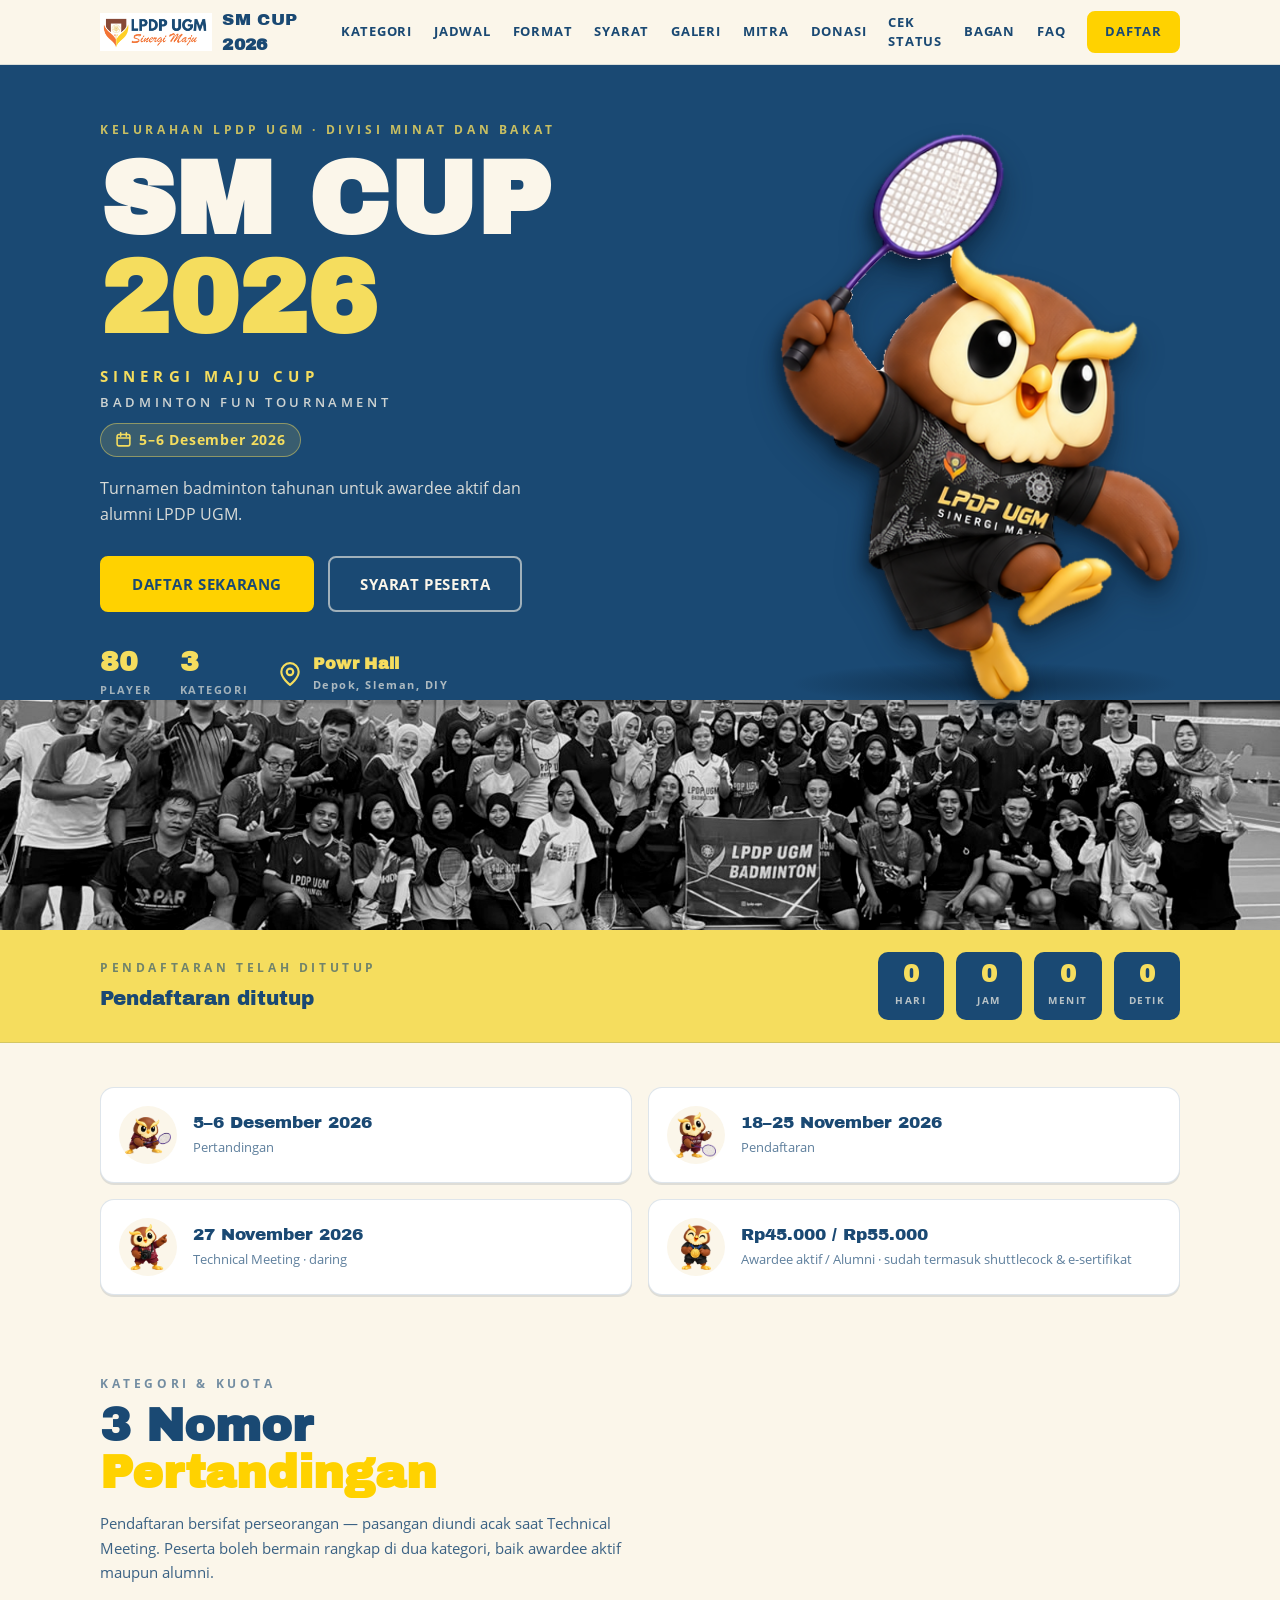
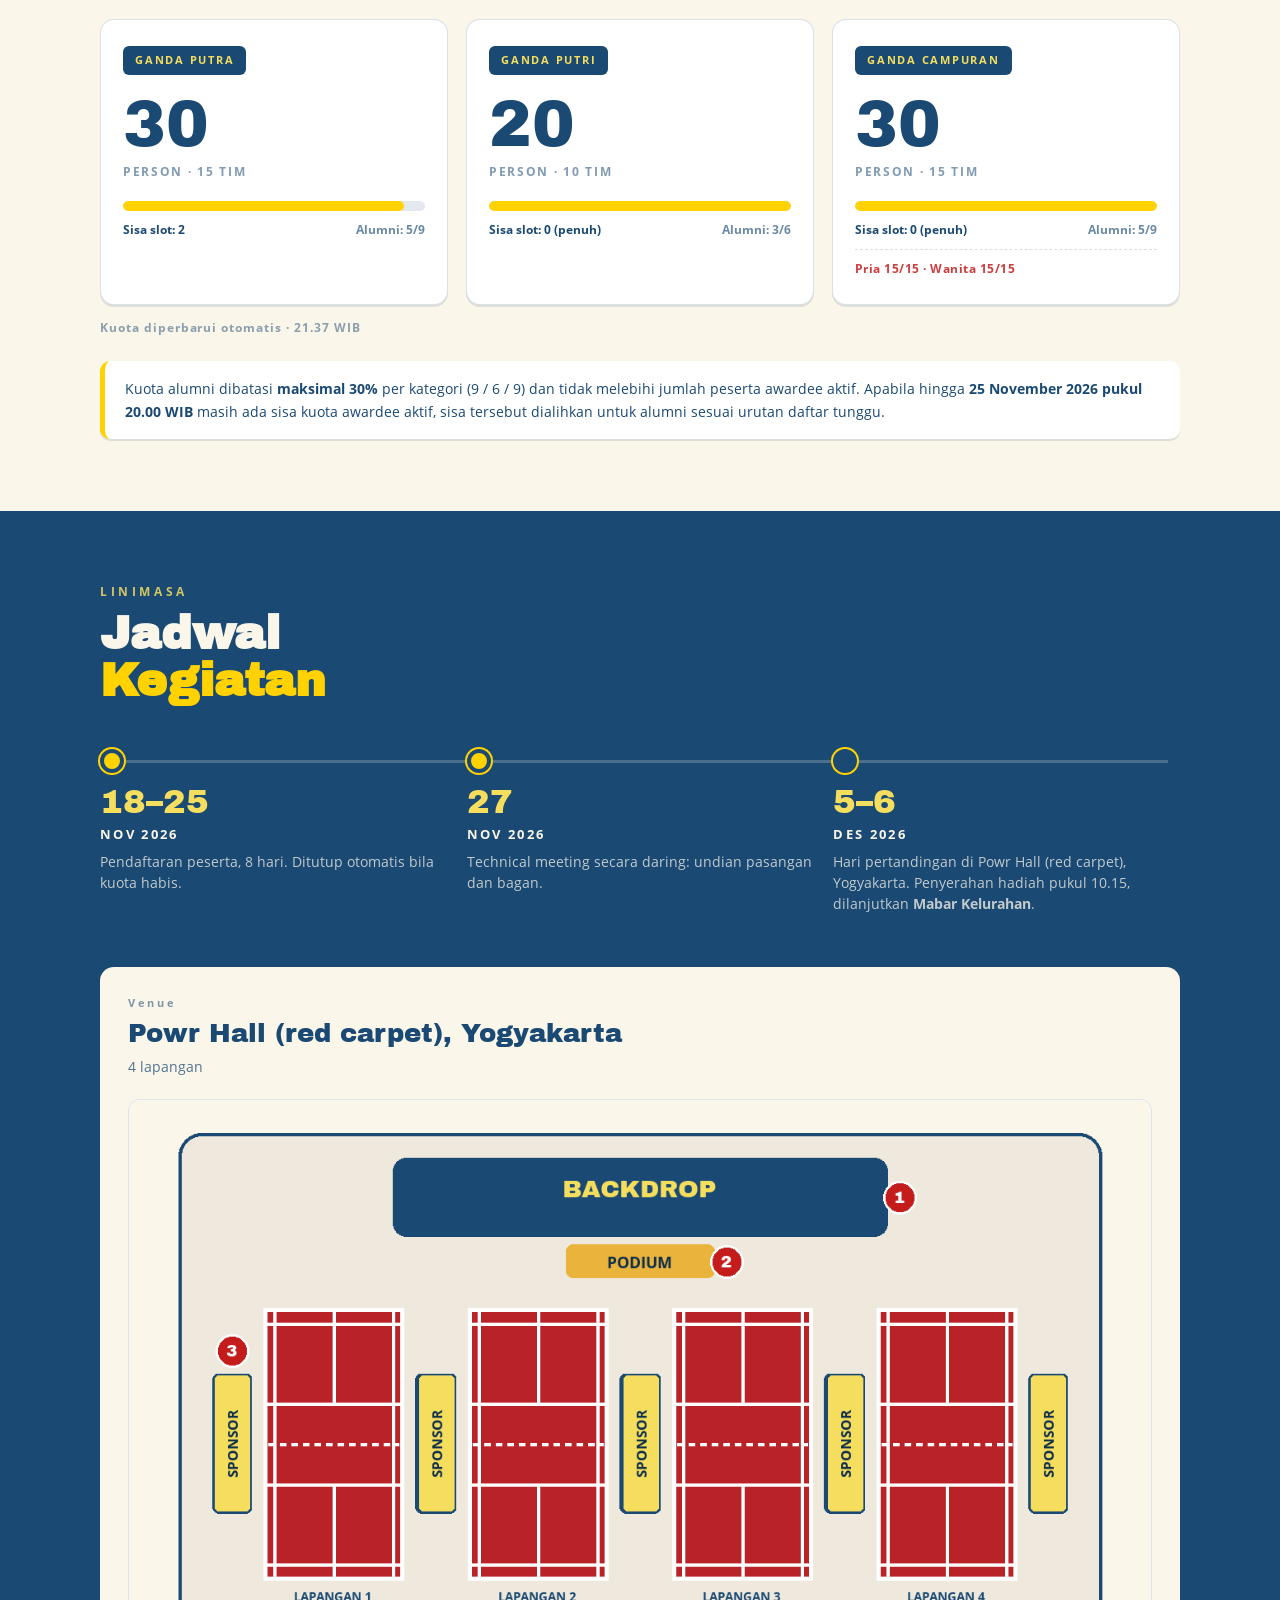
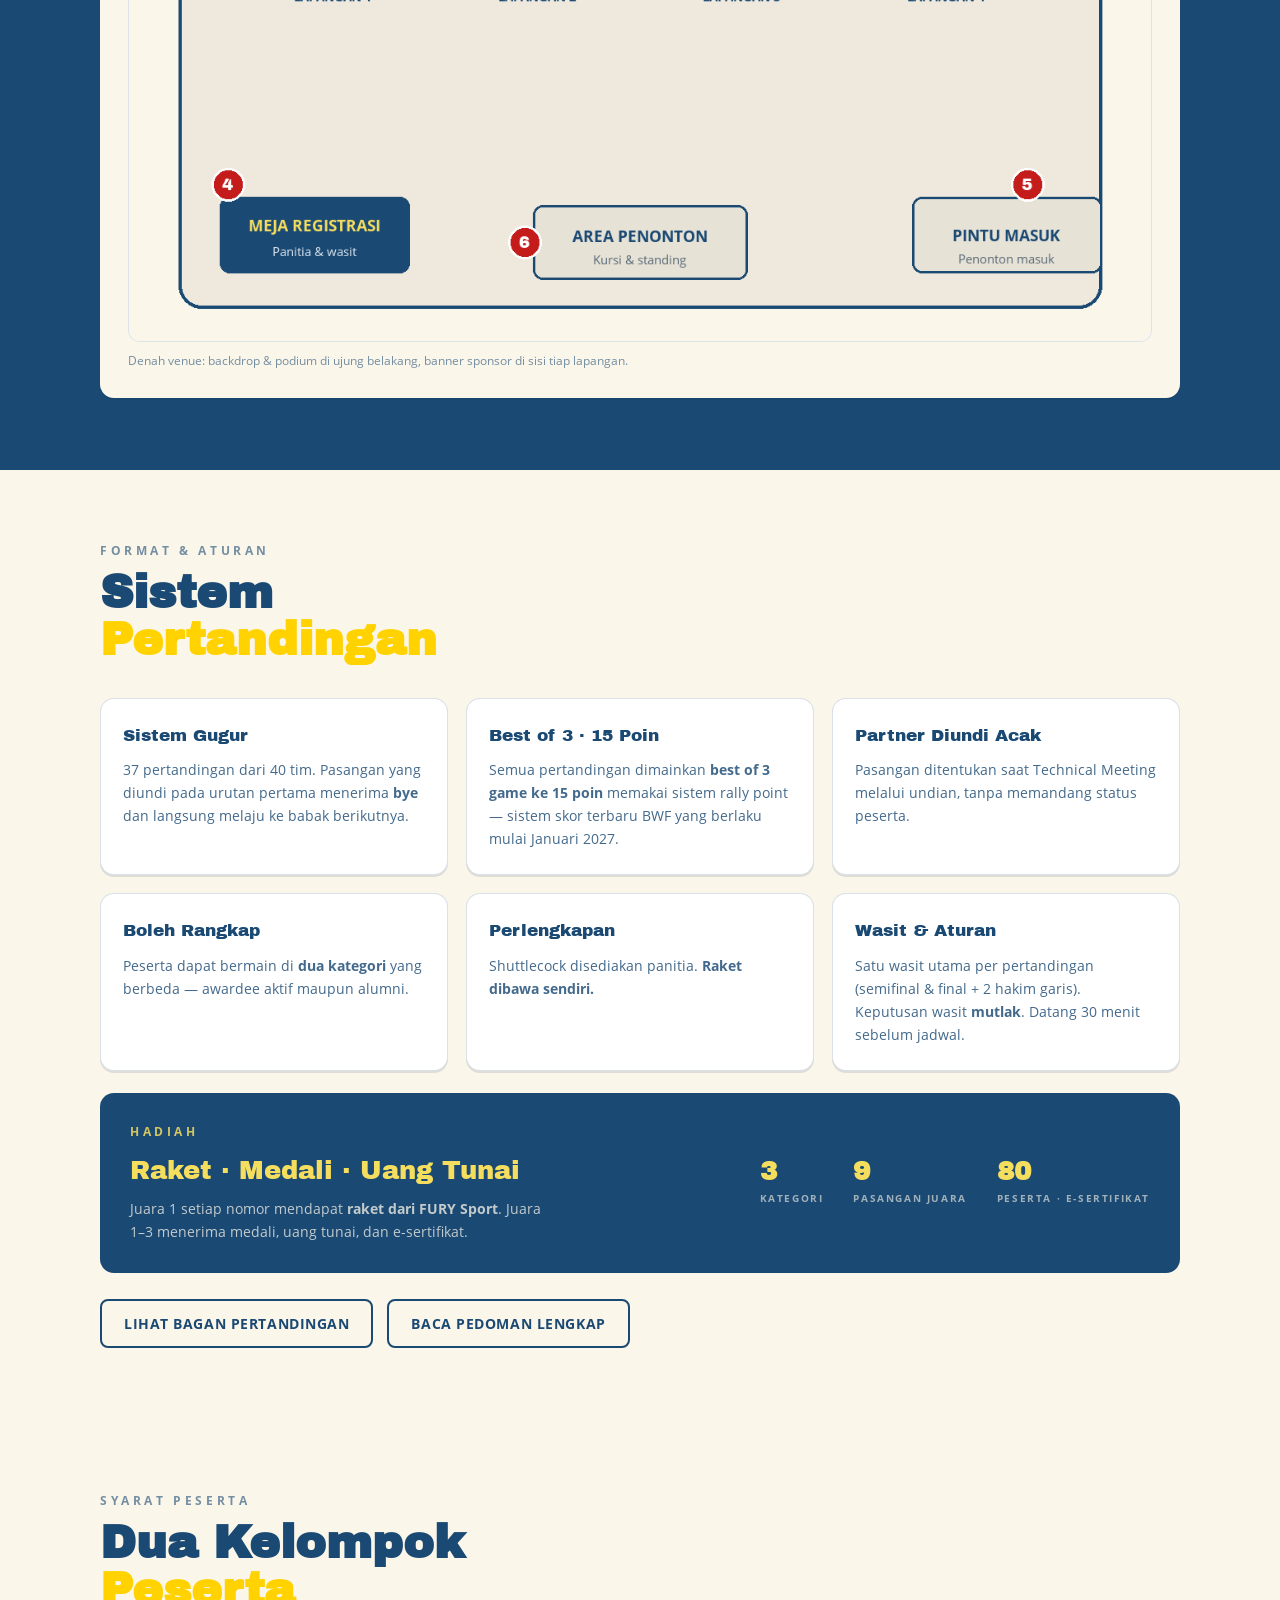
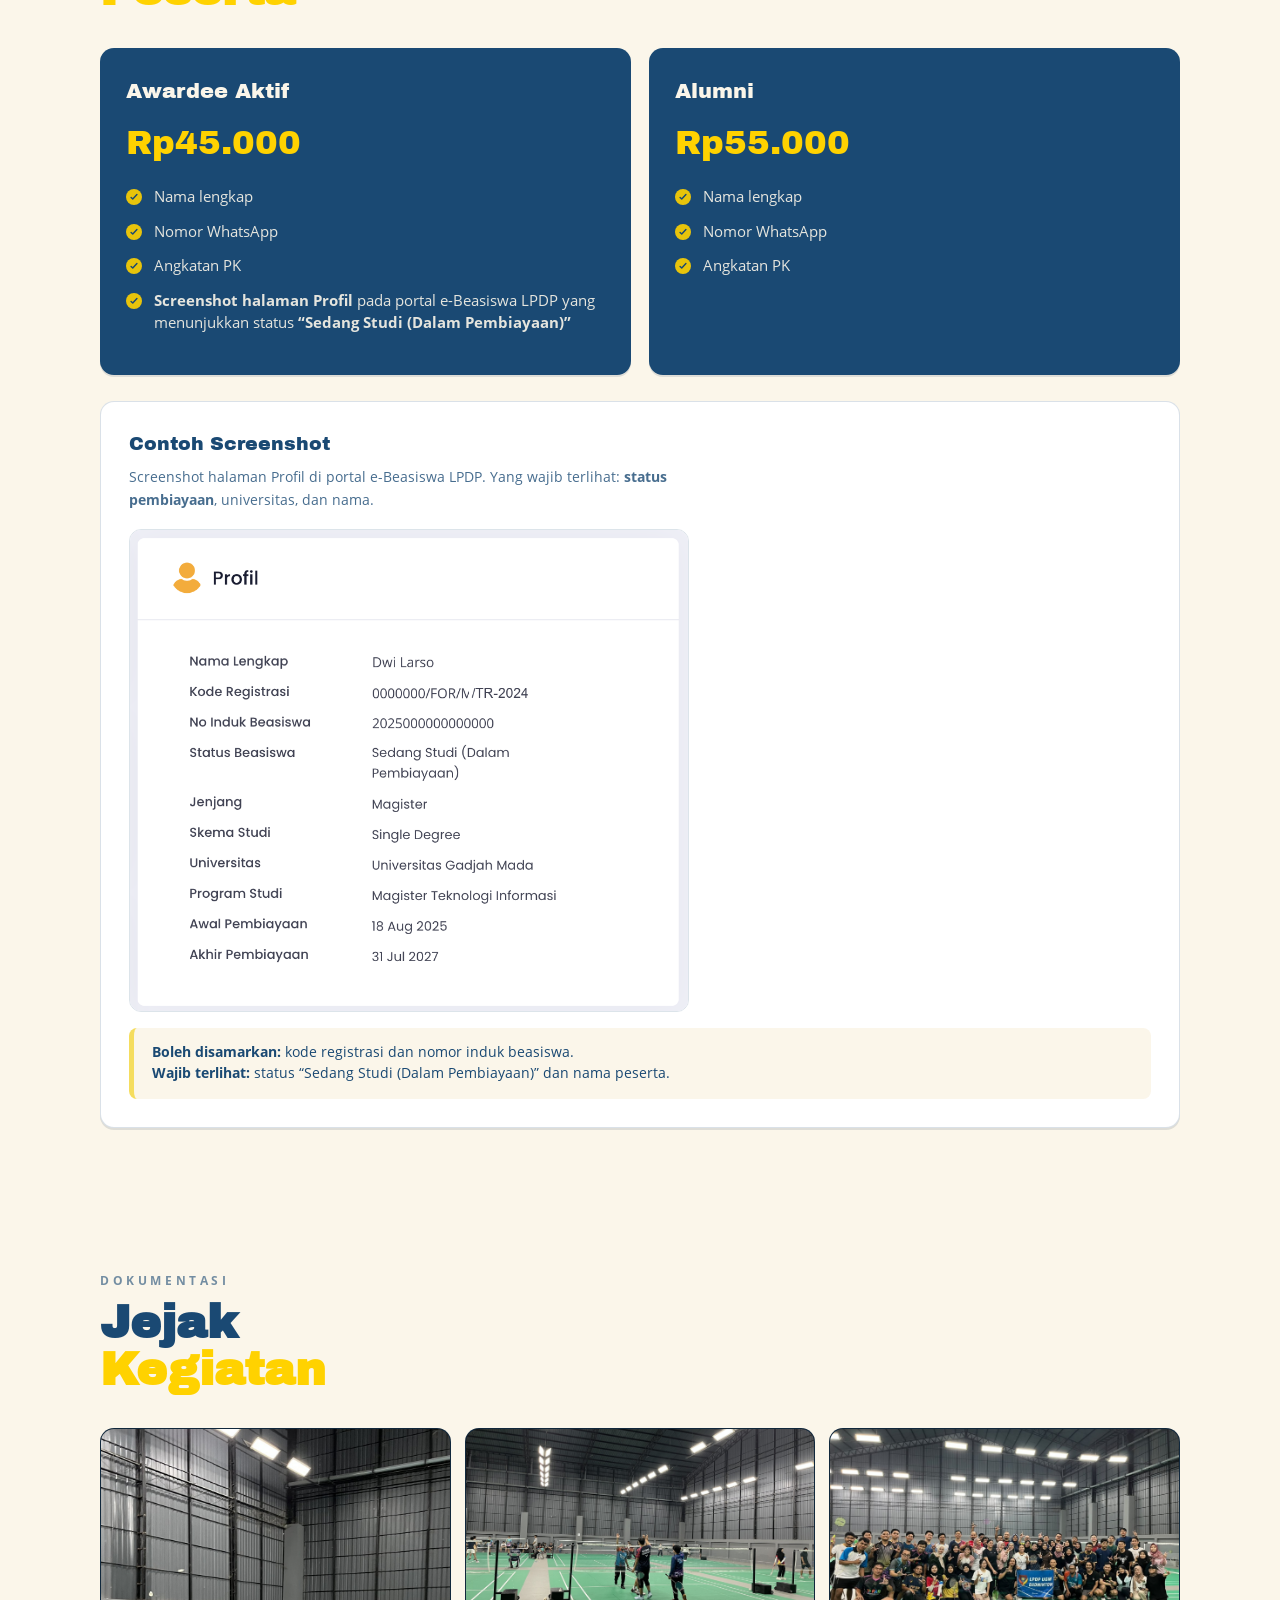
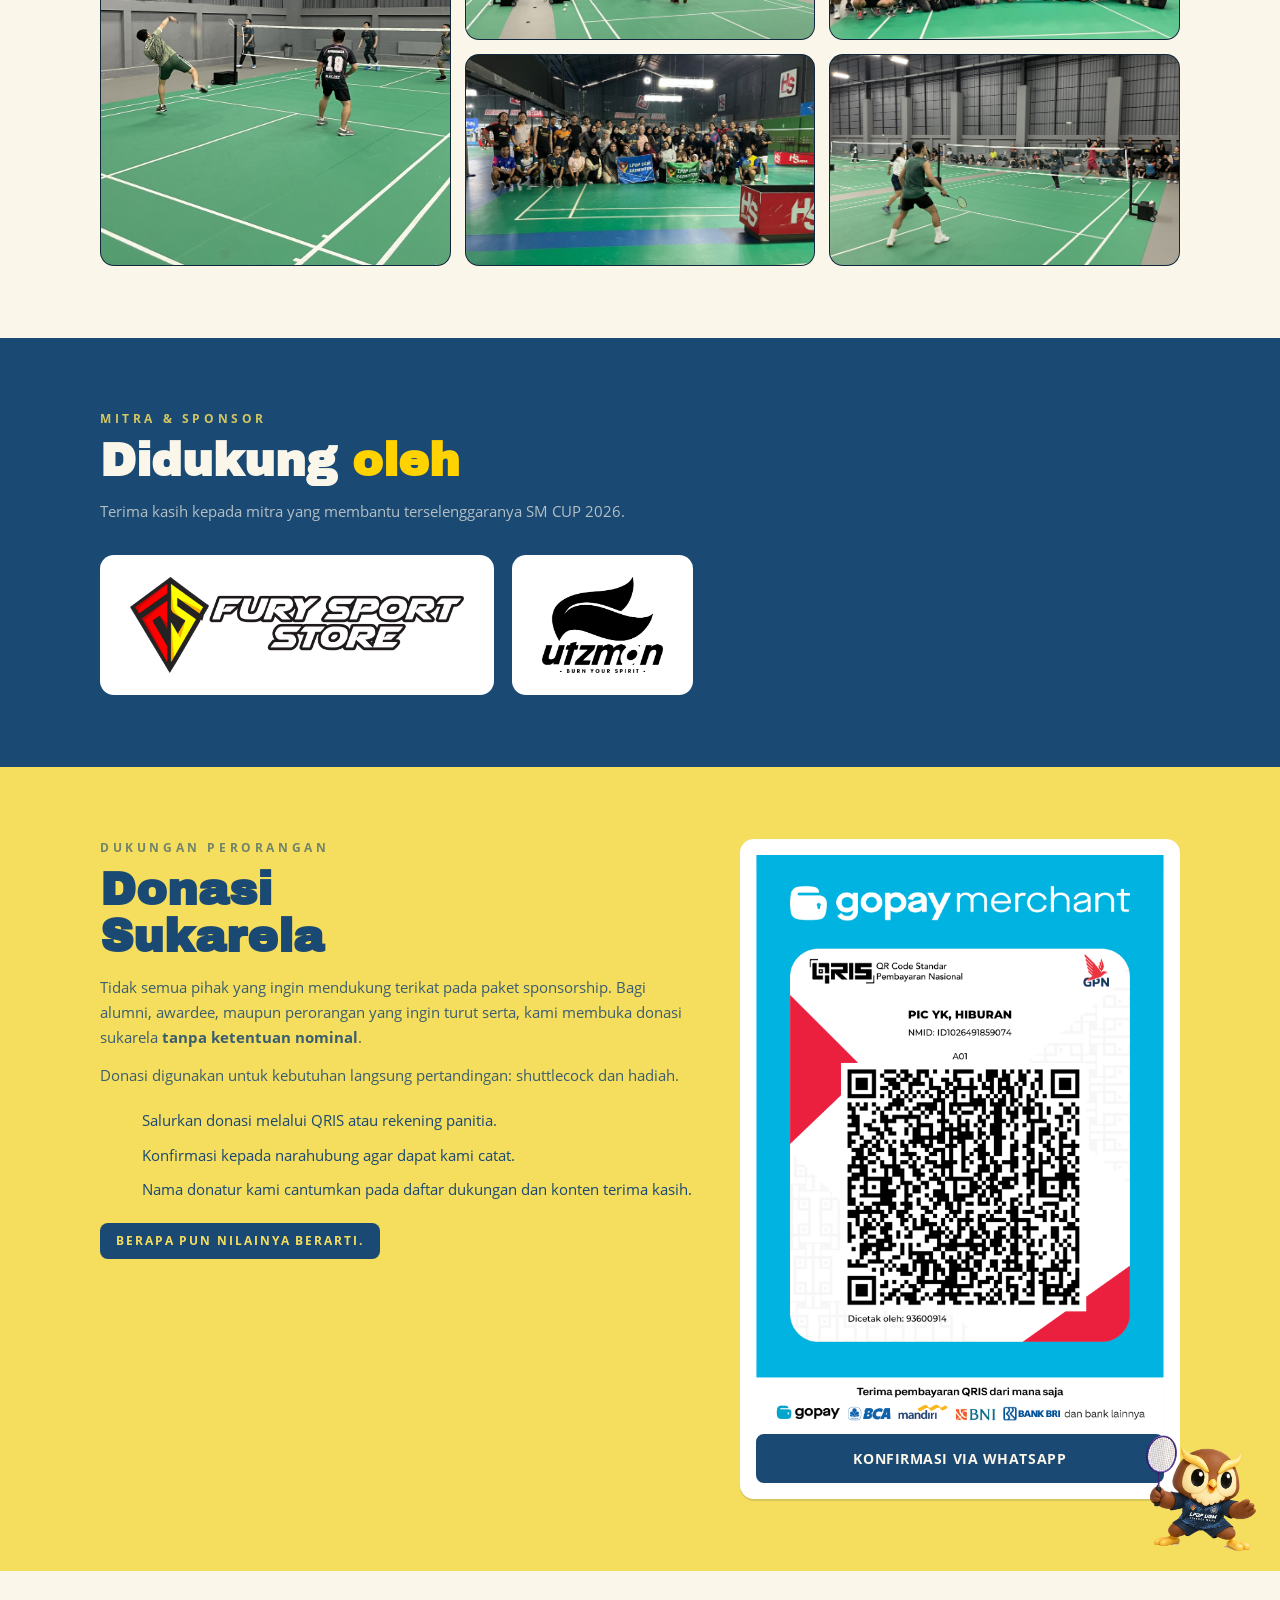
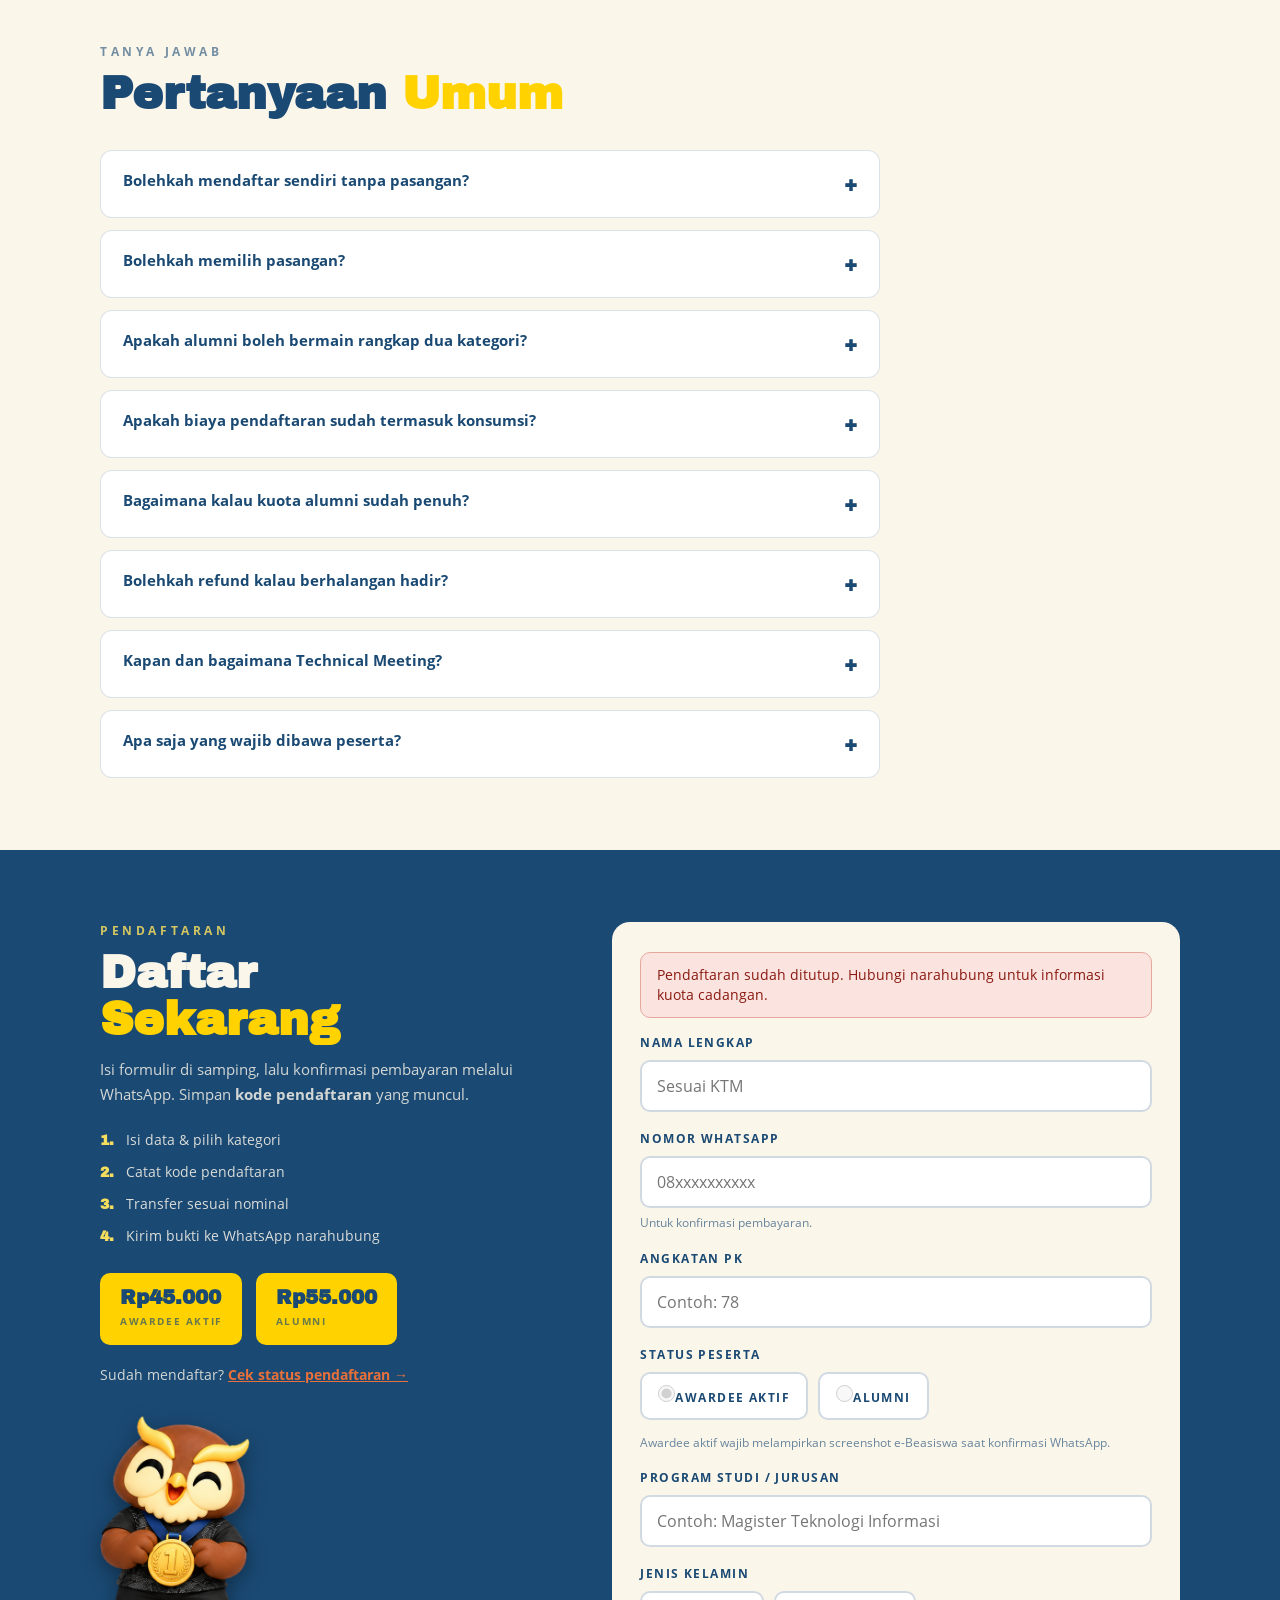
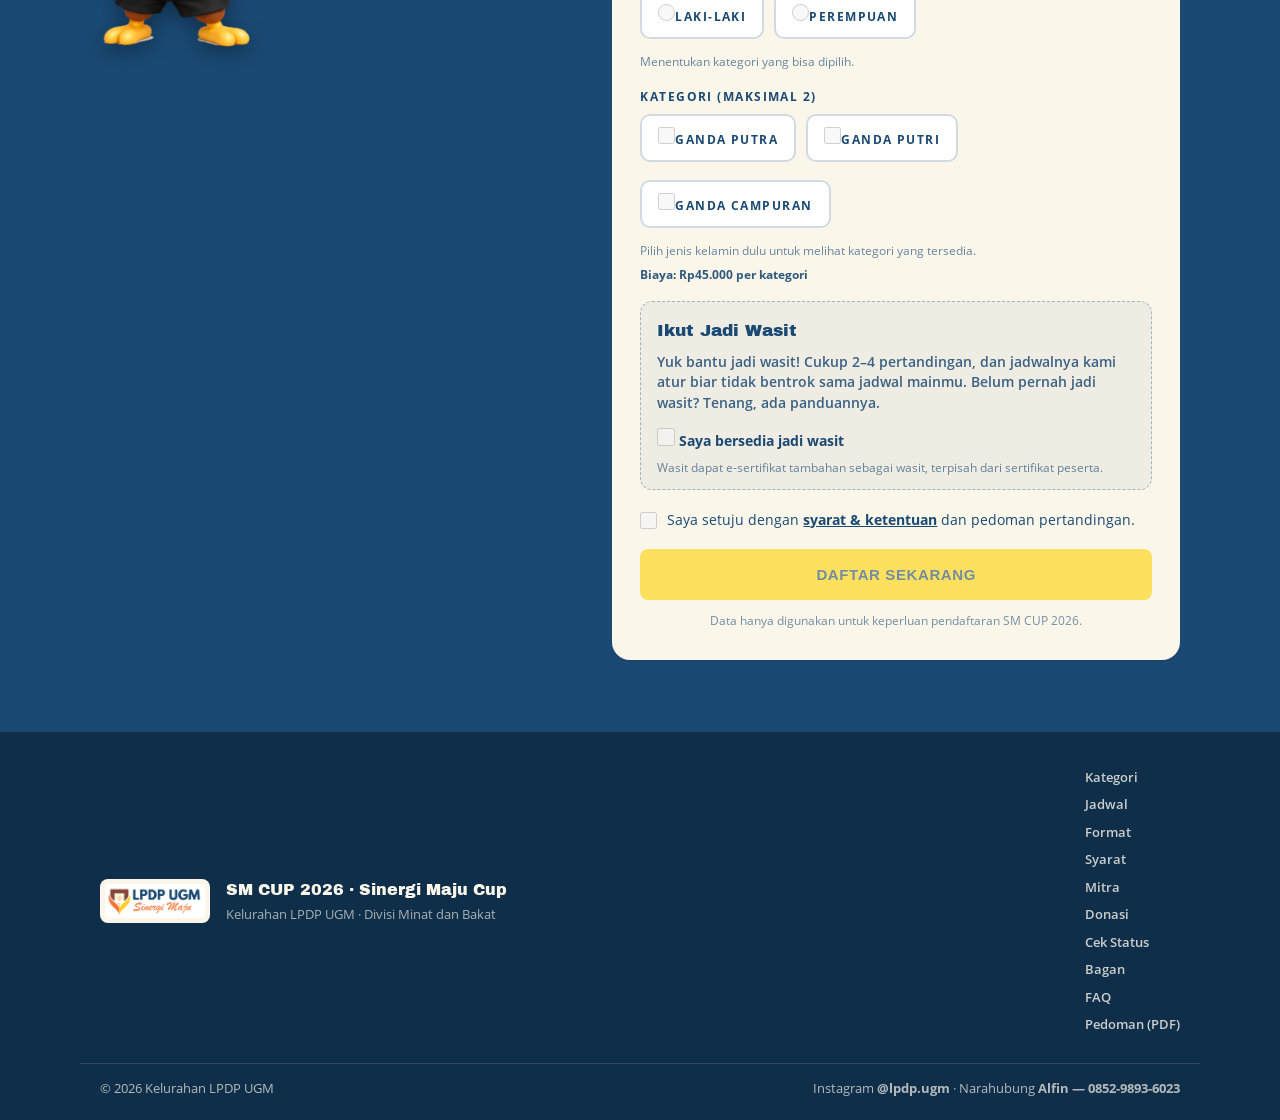
==== commit a44cd692: "Buka lagi Ganda Putra, pendaftaran sampai 25 November" ====
--- a/index.html
+++ b/index.html
@@ -98,7 +98,7 @@
     <div class="key">
       <div class="key-ic"><img src="assets/m02.png" alt=""></div>
       <div>
-        <div class="key-t">18–24 November 2026</div>
+        <div class="key-t">18–25 November 2026</div>
         <div class="key-s">Pendaftaran</div>
       </div>
     </div>
@@ -155,7 +155,7 @@
     <div id="kuota-updated" style="margin-top:14px;font-size:12px;letter-spacing:.08em;opacity:.5;font-weight:700">Memuat kuota…</div>
     <div class="note-line">
       Kuota alumni dibatasi <b>maksimal 30%</b> per kategori (9 / 6 / 9) dan tidak melebihi jumlah peserta awardee aktif.
-      Apabila hingga <b>24 November 2026 pukul 20.00 WIB</b> masih ada sisa kuota awardee aktif, sisa tersebut dialihkan untuk alumni sesuai urutan daftar tunggu.
+      Apabila hingga <b>25 November 2026 pukul 20.00 WIB</b> masih ada sisa kuota awardee aktif, sisa tersebut dialihkan untuk alumni sesuai urutan daftar tunggu.
     </div>
   </div>
 </section>
@@ -170,9 +170,9 @@
     <div class="tl">
       <div class="tl-node">
         <div class="tl-dot"></div>
-        <div class="tl-dt">18–24</div>
+        <div class="tl-dt">18–25</div>
         <div class="tl-nm">NOV 2026</div>
-        <div class="tl-sub">Pendaftaran peserta, 7 hari. Ditutup otomatis bila kuota habis.</div>
+        <div class="tl-sub">Pendaftaran peserta, 8 hari. Ditutup otomatis bila kuota habis.</div>
       </div>
       <div class="tl-node">
         <div class="tl-dot"></div>
@@ -371,7 +371,7 @@
       <details><summary>Apakah biaya pendaftaran sudah termasuk konsumsi?</summary>
         <p>Tidak. Konsumsi hanya disediakan untuk panitia dan wasit. Peserta dapat membawa bekal sendiri atau membeli di stand venue.</p></details>
       <details><summary>Bagaimana kalau kuota alumni sudah penuh?</summary>
-        <p>Pendaftaranmu masuk daftar tunggu. Apabila hingga 24 November 2026 pukul 20.00 WIB masih ada sisa kuota awardee aktif, sisa tersebut dialihkan untuk alumni sesuai urutan daftar tunggu.</p></details>
+        <p>Pendaftaranmu masuk daftar tunggu. Apabila hingga 25 November 2026 pukul 20.00 WIB masih ada sisa kuota awardee aktif, sisa tersebut dialihkan untuk alumni sesuai urutan daftar tunggu.</p></details>
       <details><summary>Bolehkah refund kalau berhalangan hadir?</summary>
         <p>Biaya pendaftaran yang telah dibayarkan tidak dapat dikembalikan. Kamu dapat mengajukan pengalihan slot kepada peserta lain melalui narahubung, paling lambat sebelum Technical Meeting.</p></details>
       <details><summary>Kapan dan bagaimana Technical Meeting?</summary>
@@ -525,8 +525,8 @@
   </div>
 </footer>
 
-<script src="config.js?v=11"></script>
-<script src="data.js?v=11"></script>
-<script src="app.js?v=11"></script>
+<script src="config.js?v=12"></script>
+<script src="data.js?v=12"></script>
+<script src="app.js?v=12"></script>
 </body>
 </html>
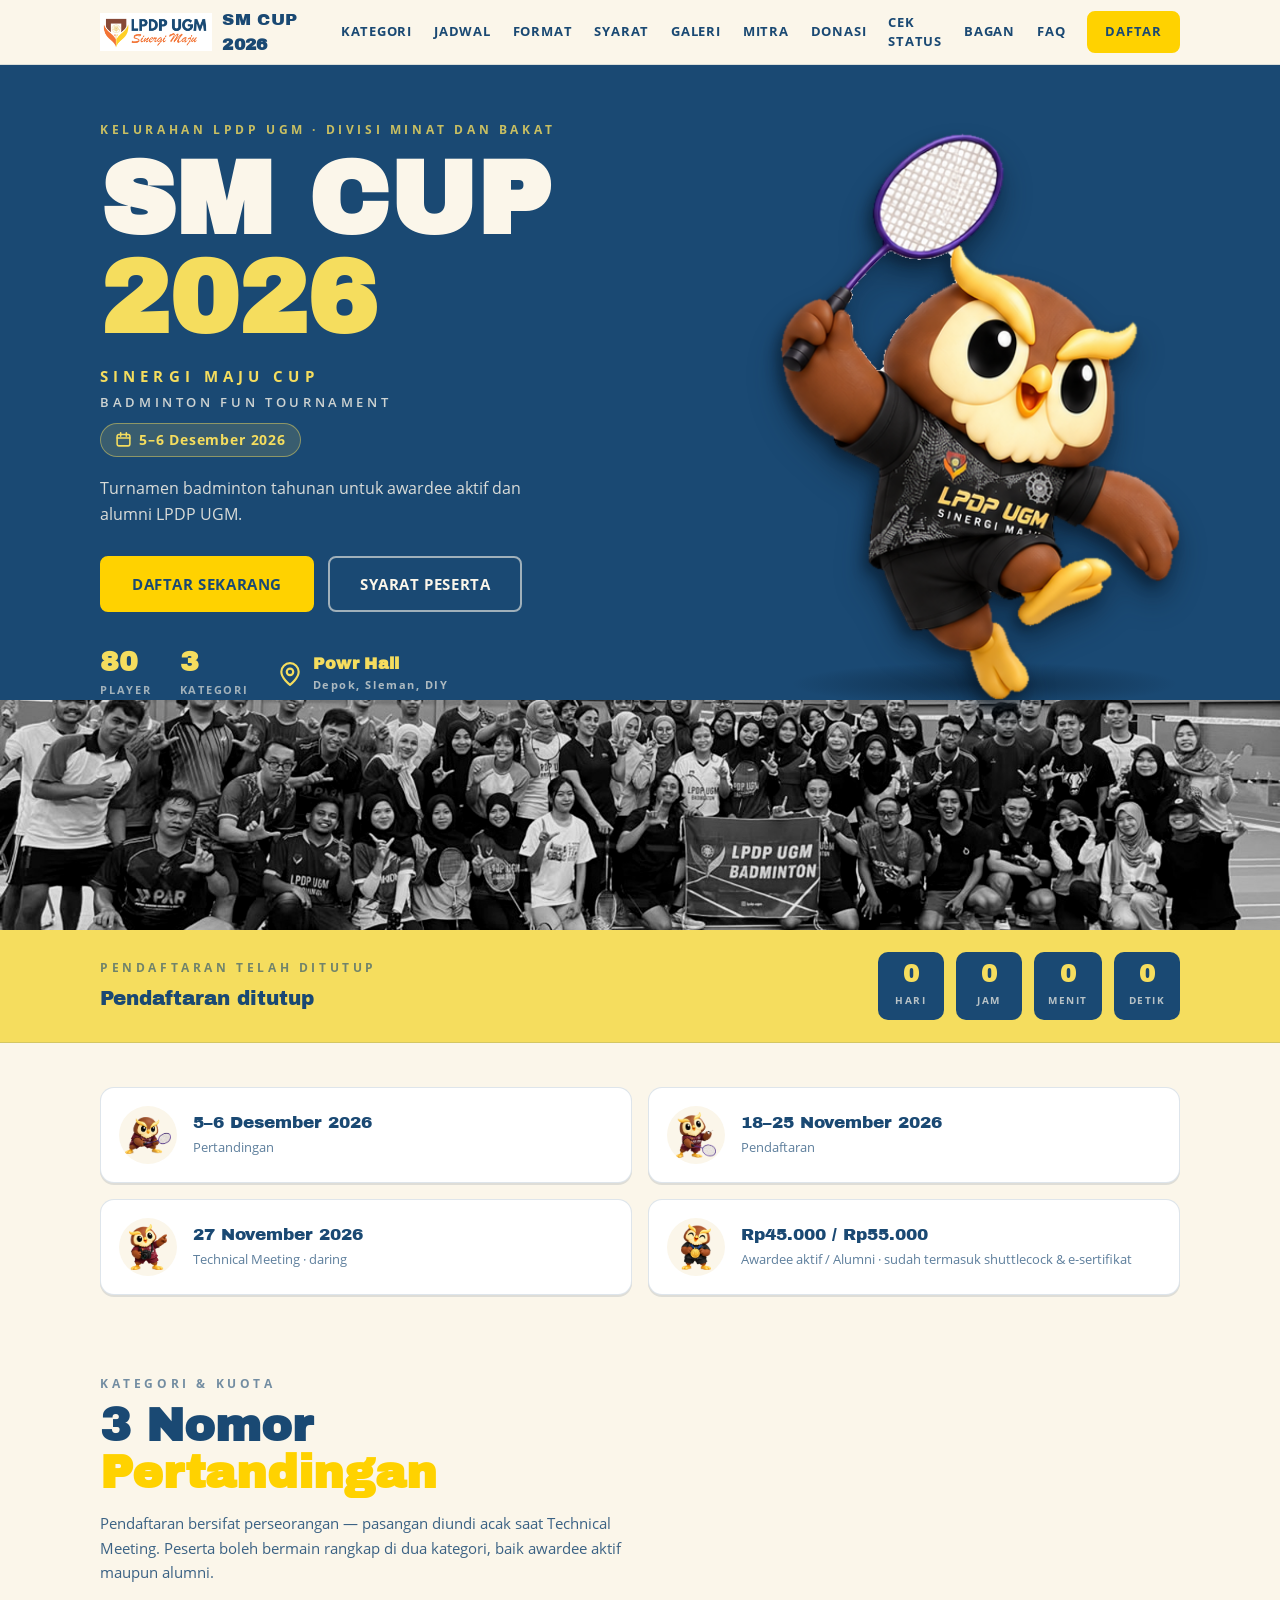
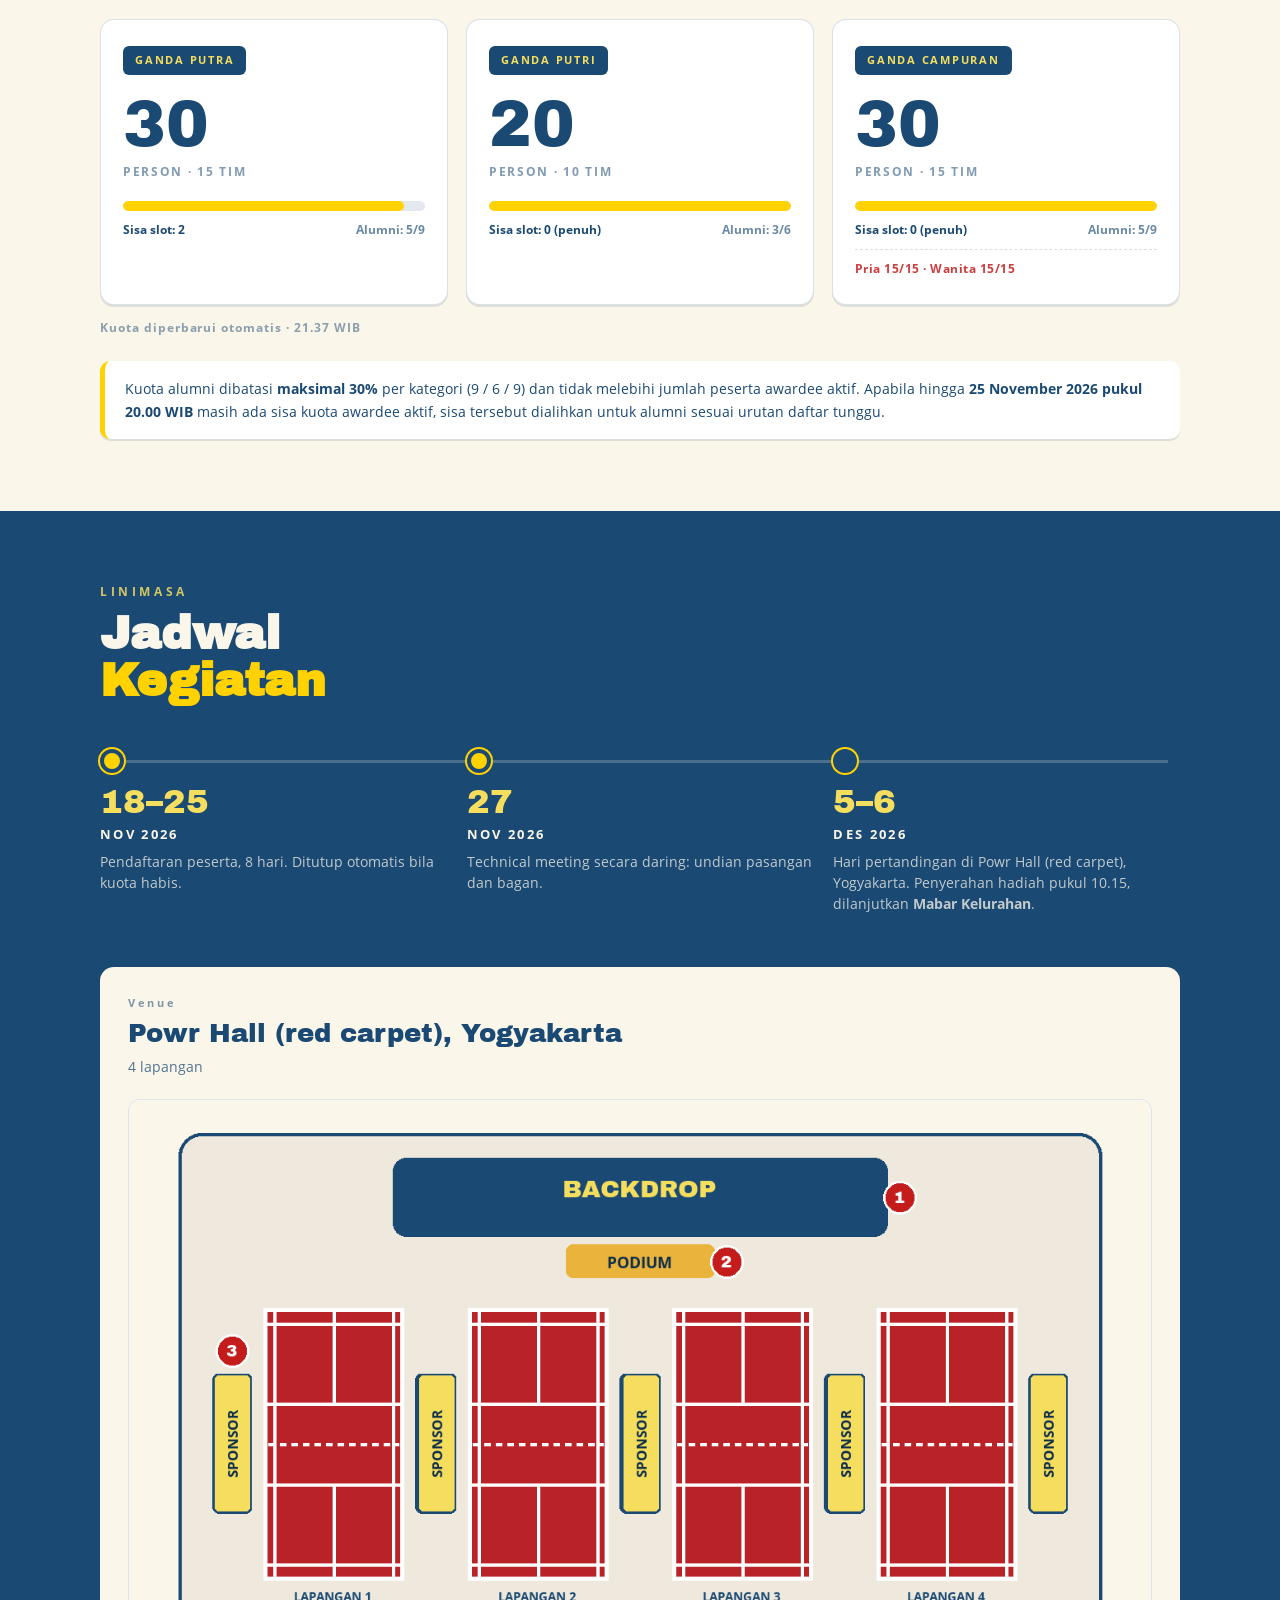
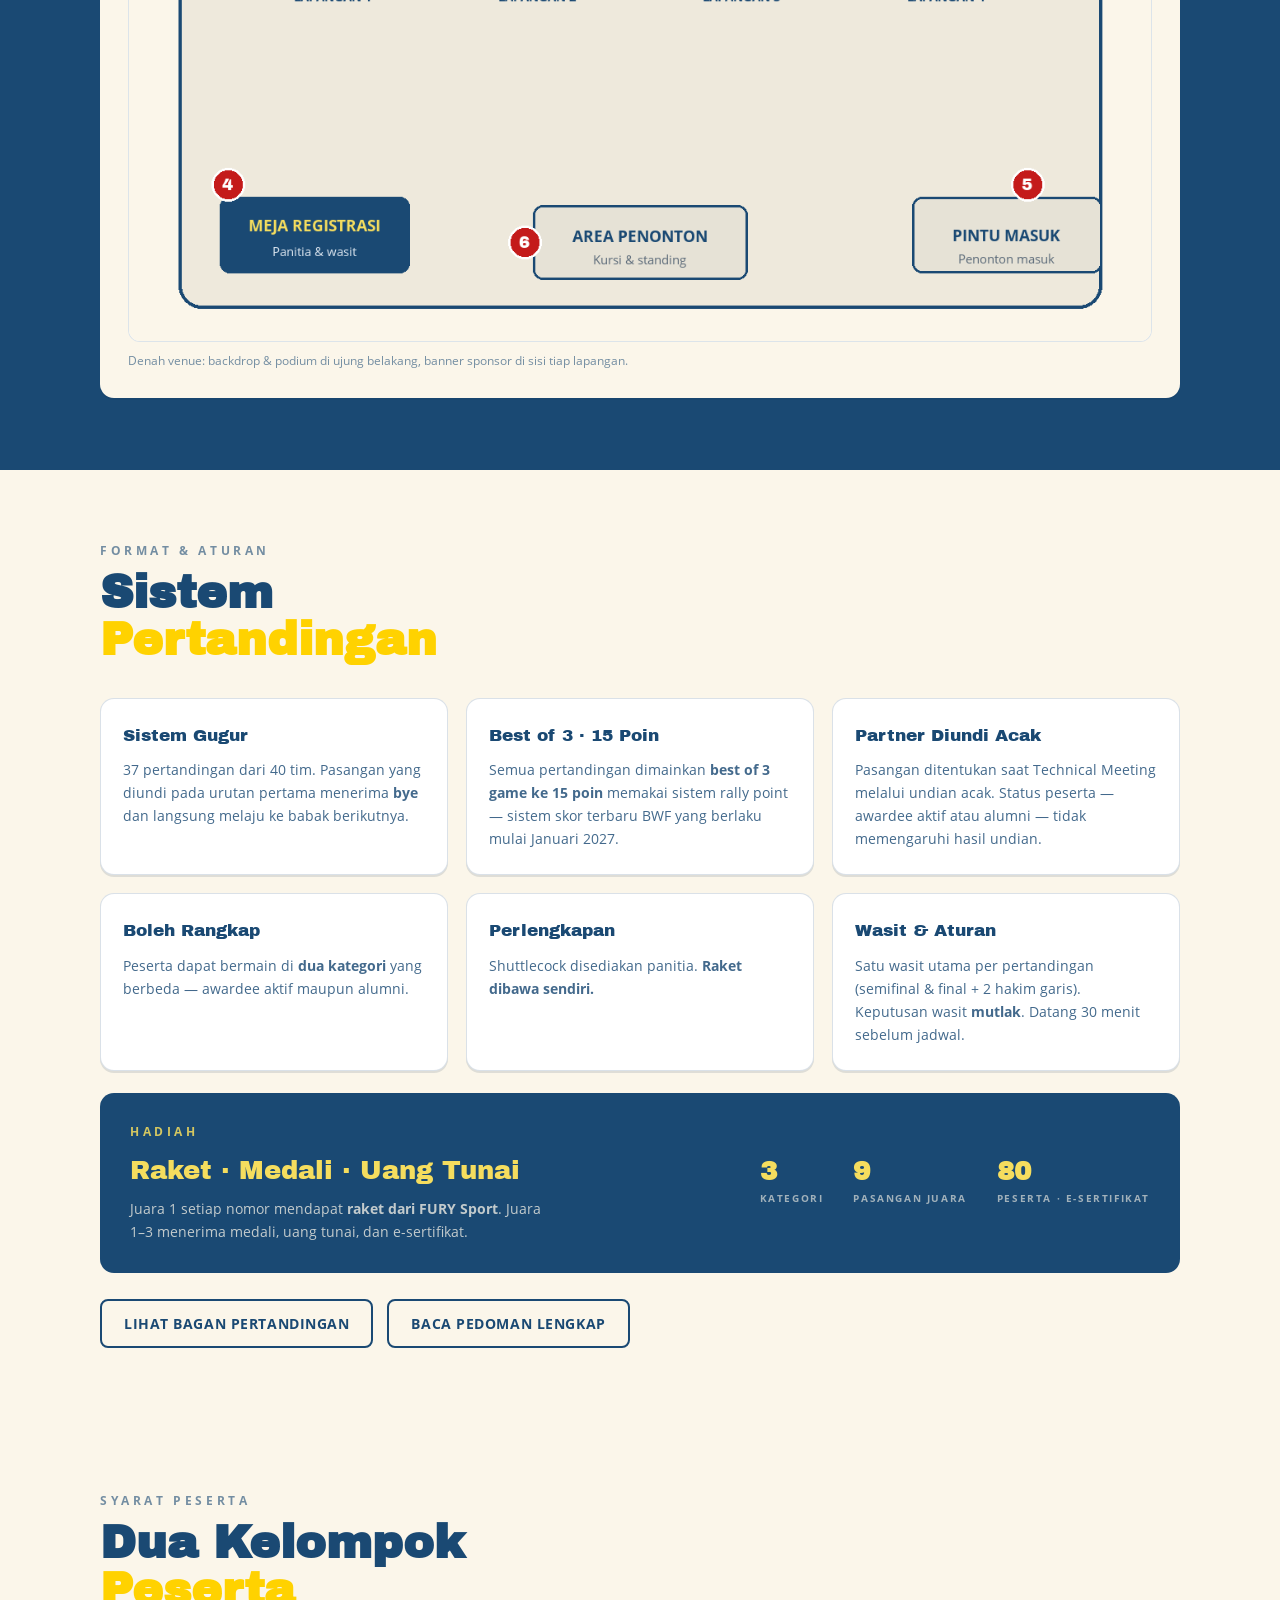
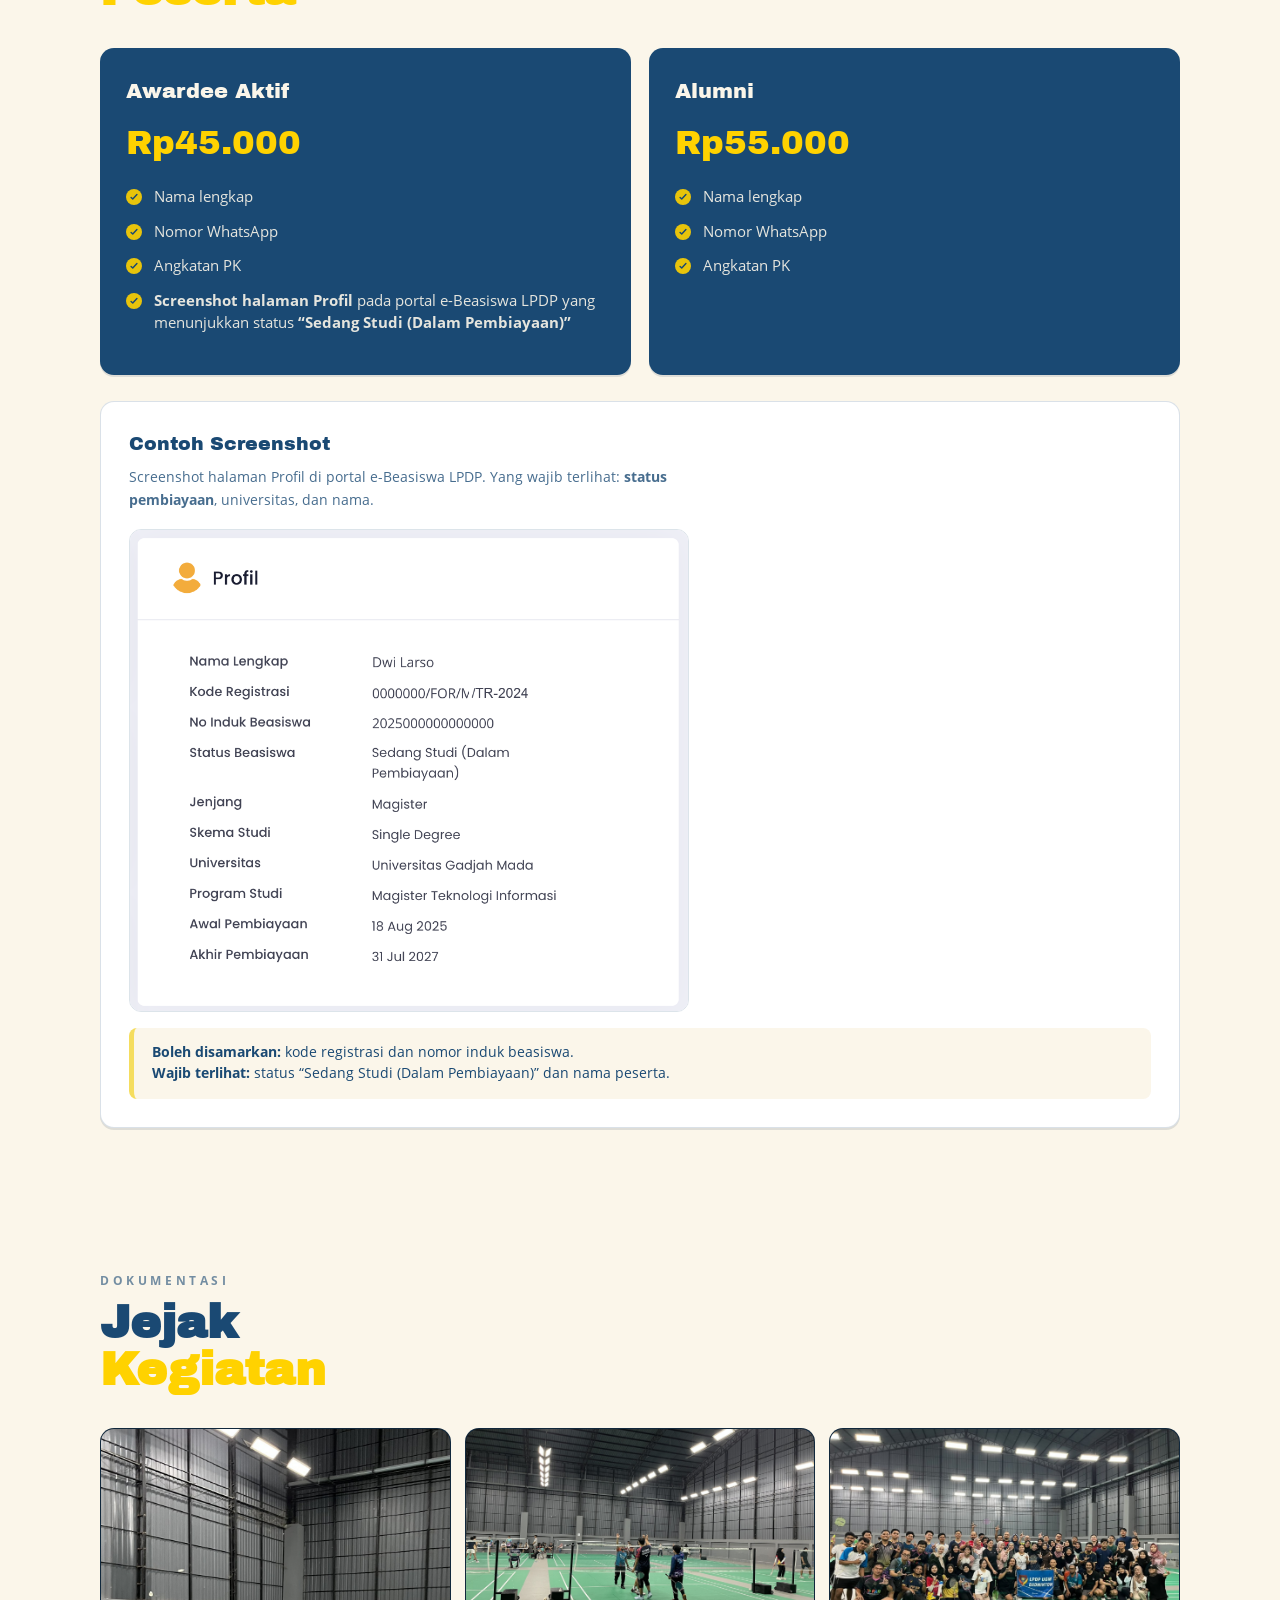
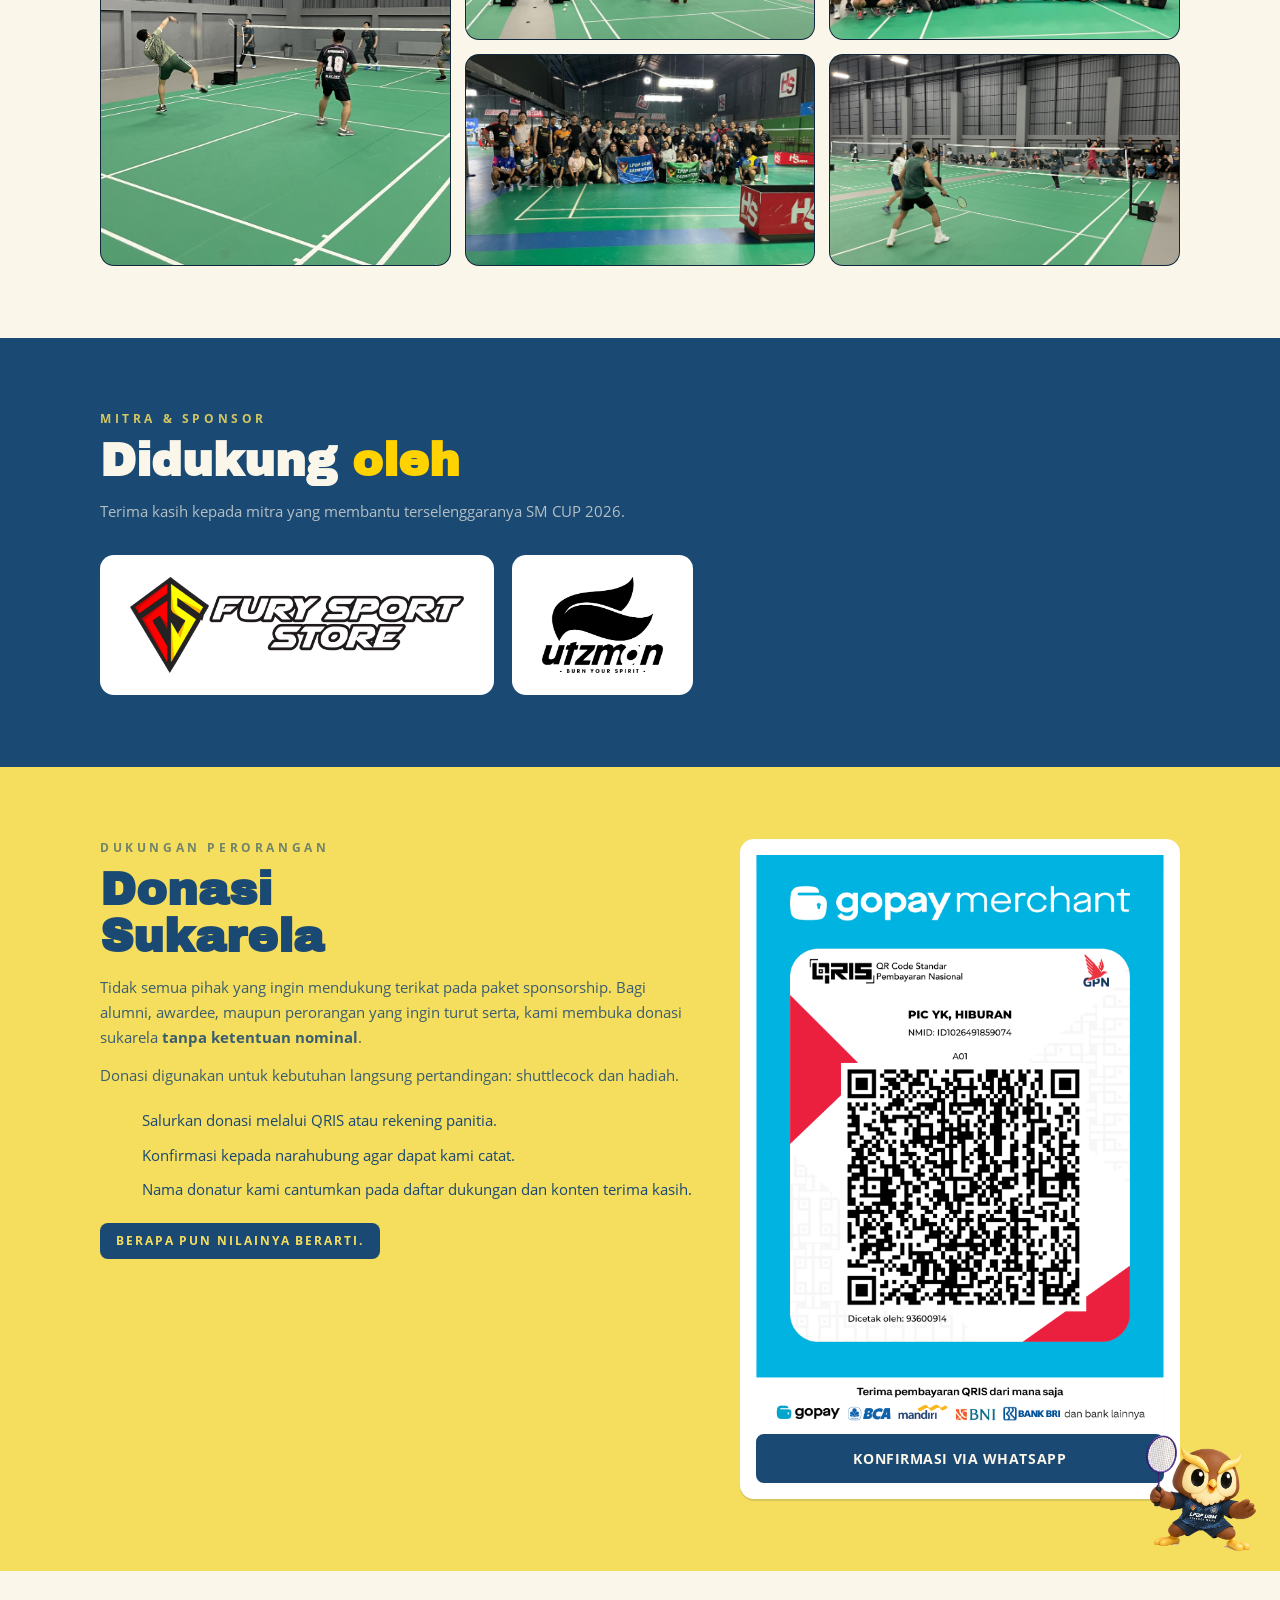
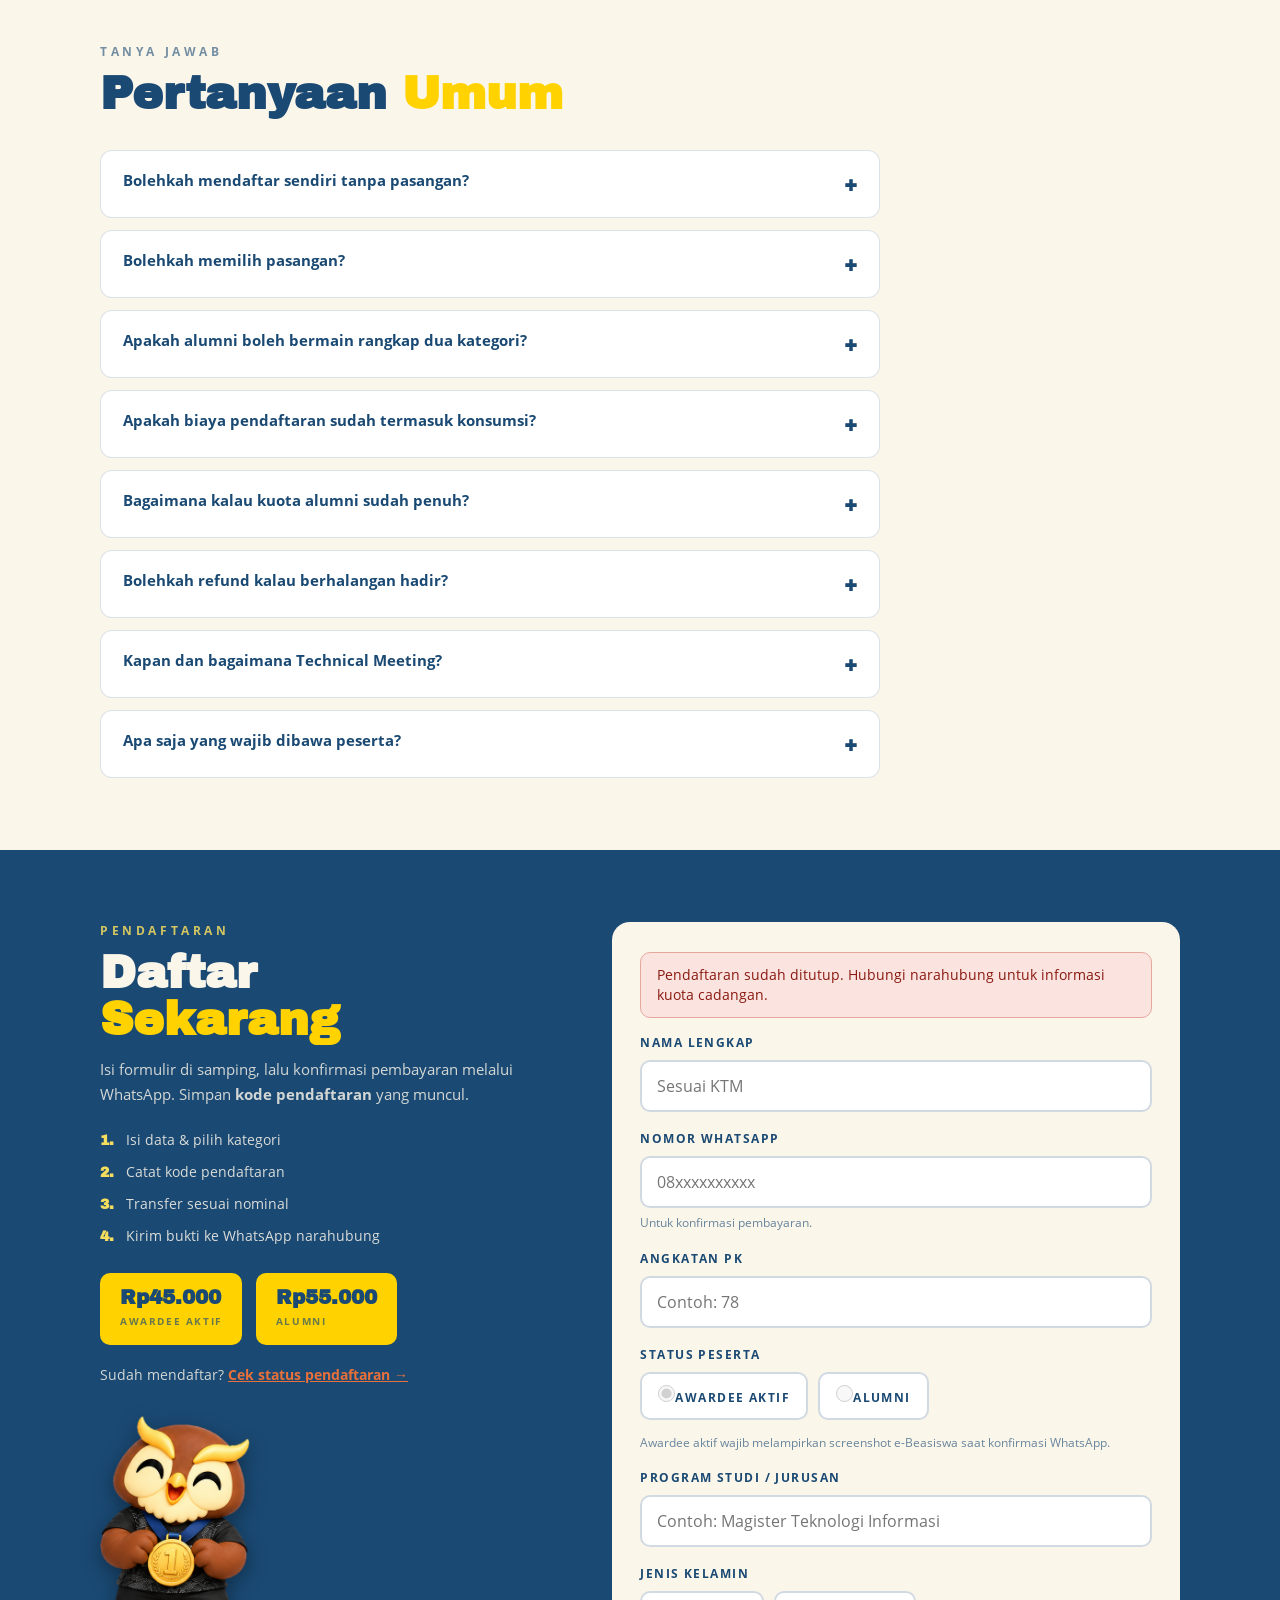
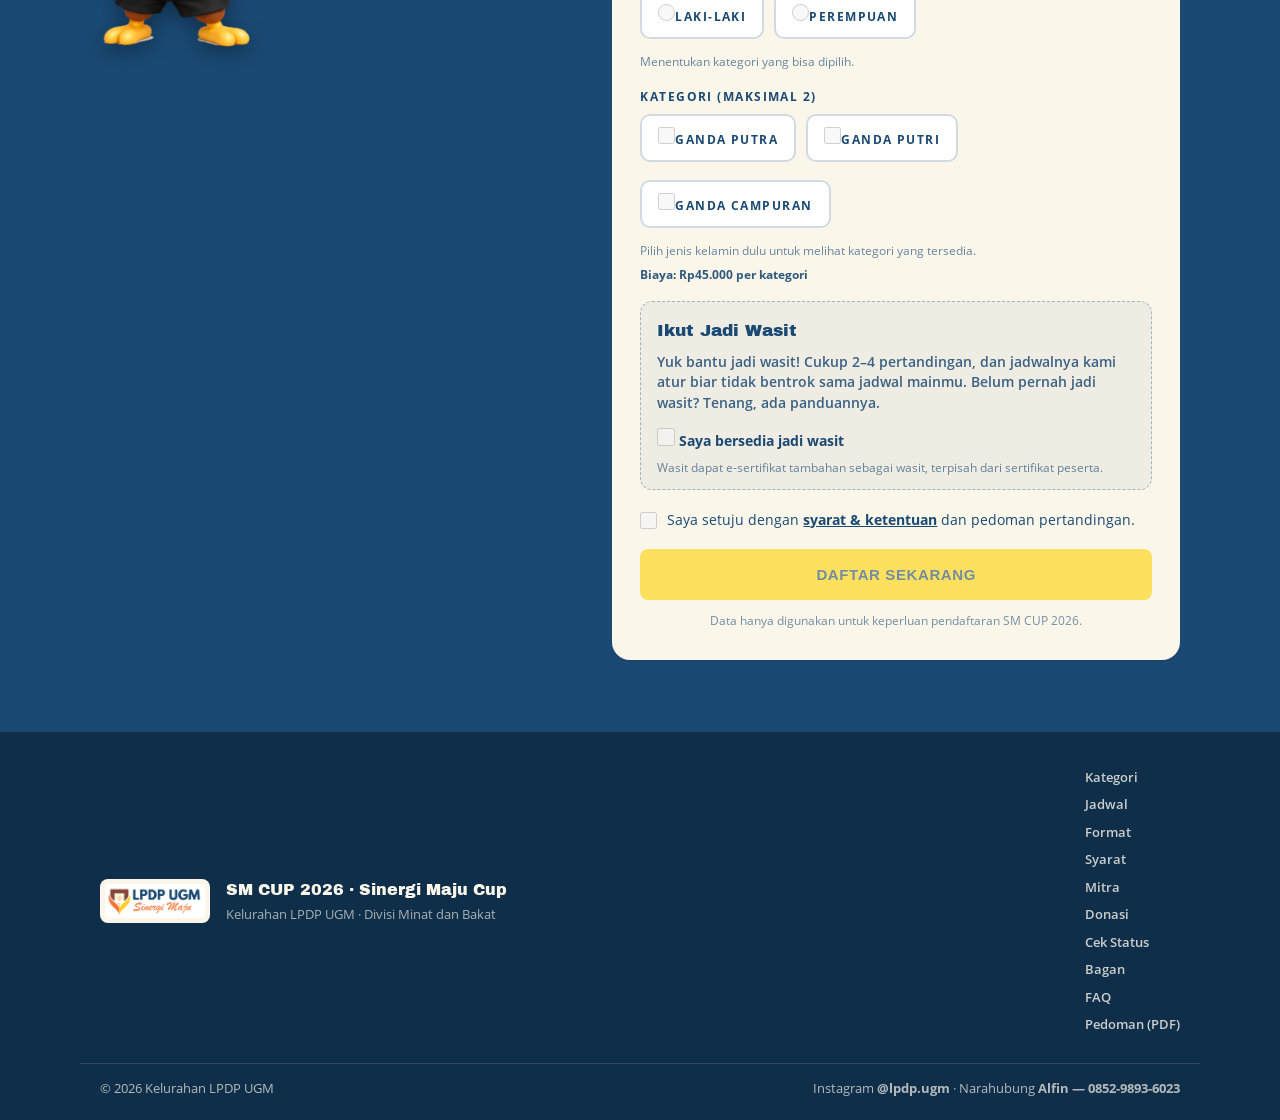
==== commit 1765d026: "Perjelas aturan undian pasangan" ====
--- a/index.html
+++ b/index.html
@@ -215,7 +215,7 @@
       </div>
       <div class="fmt">
         <div class="fmt-t">Partner Diundi Acak</div>
-        <p>Pasangan ditentukan saat Technical Meeting melalui undian, tanpa memandang status peserta.</p>
+        <p>Pasangan ditentukan saat Technical Meeting melalui undian acak. Status peserta — awardee aktif atau alumni — tidak memengaruhi hasil undian.</p>
       </div>
       <div class="fmt">
         <div class="fmt-t">Boleh Rangkap</div>
@@ -365,7 +365,7 @@
       <details><summary>Bolehkah mendaftar sendiri tanpa pasangan?</summary>
         <p>Boleh, dan memang itu cara daftarnya. Pendaftaran bersifat perseorangan — pasangan akan diundi acak saat Technical Meeting.</p></details>
       <details><summary>Bolehkah memilih pasangan?</summary>
-        <p>Tidak. Pasangan ditentukan melalui undian acak saat Technical Meeting, tanpa memandang status peserta.</p></details>
+        <p>Tidak. Pasangan ditentukan melalui undian acak saat Technical Meeting. Status peserta, baik awardee aktif maupun alumni, tidak memengaruhi hasil undian.</p></details>
       <details><summary>Apakah alumni boleh bermain rangkap dua kategori?</summary>
         <p>Boleh. Baik awardee aktif maupun alumni diperbolehkan bermain rangkap di dua kategori yang berbeda.</p></details>
       <details><summary>Apakah biaya pendaftaran sudah termasuk konsumsi?</summary>
@@ -525,8 +525,8 @@
   </div>
 </footer>
 
-<script src="config.js?v=12"></script>
-<script src="data.js?v=12"></script>
-<script src="app.js?v=12"></script>
+<script src="config.js?v=13"></script>
+<script src="data.js?v=13"></script>
+<script src="app.js?v=13"></script>
 </body>
 </html>
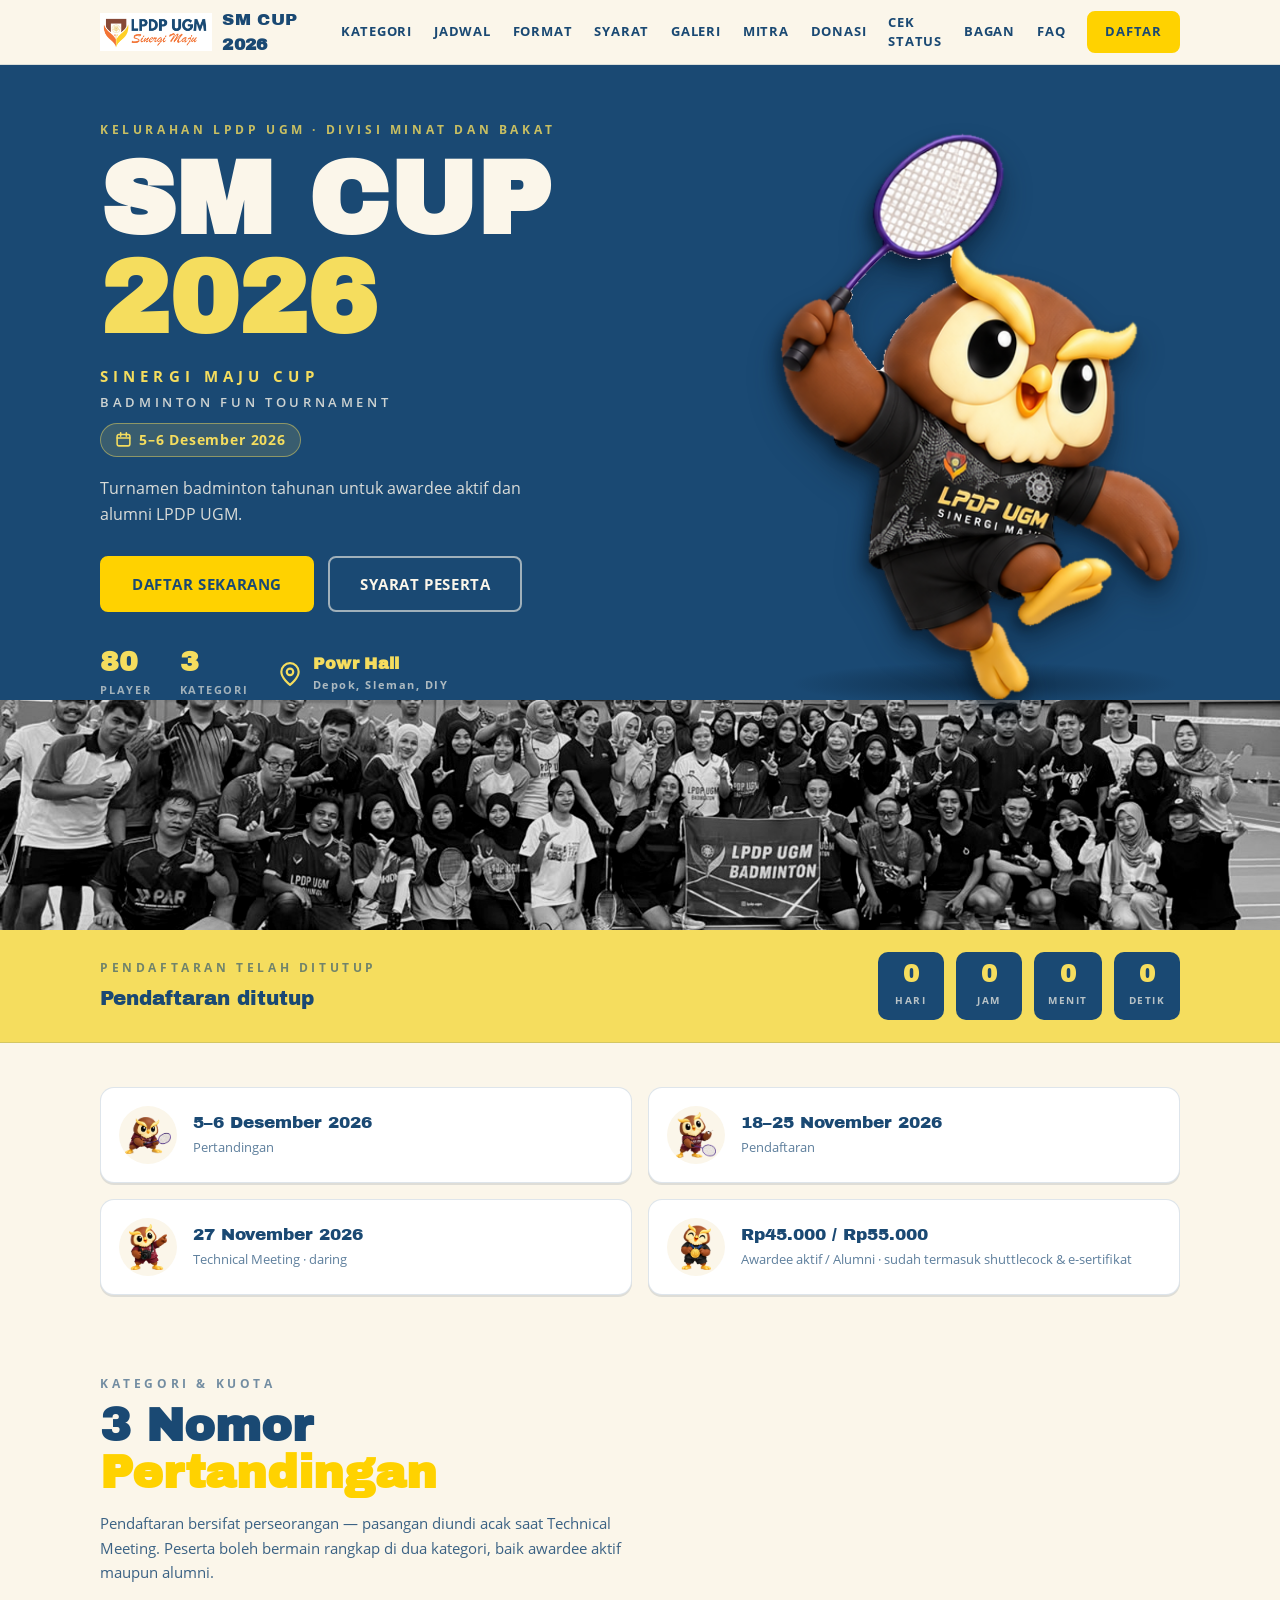
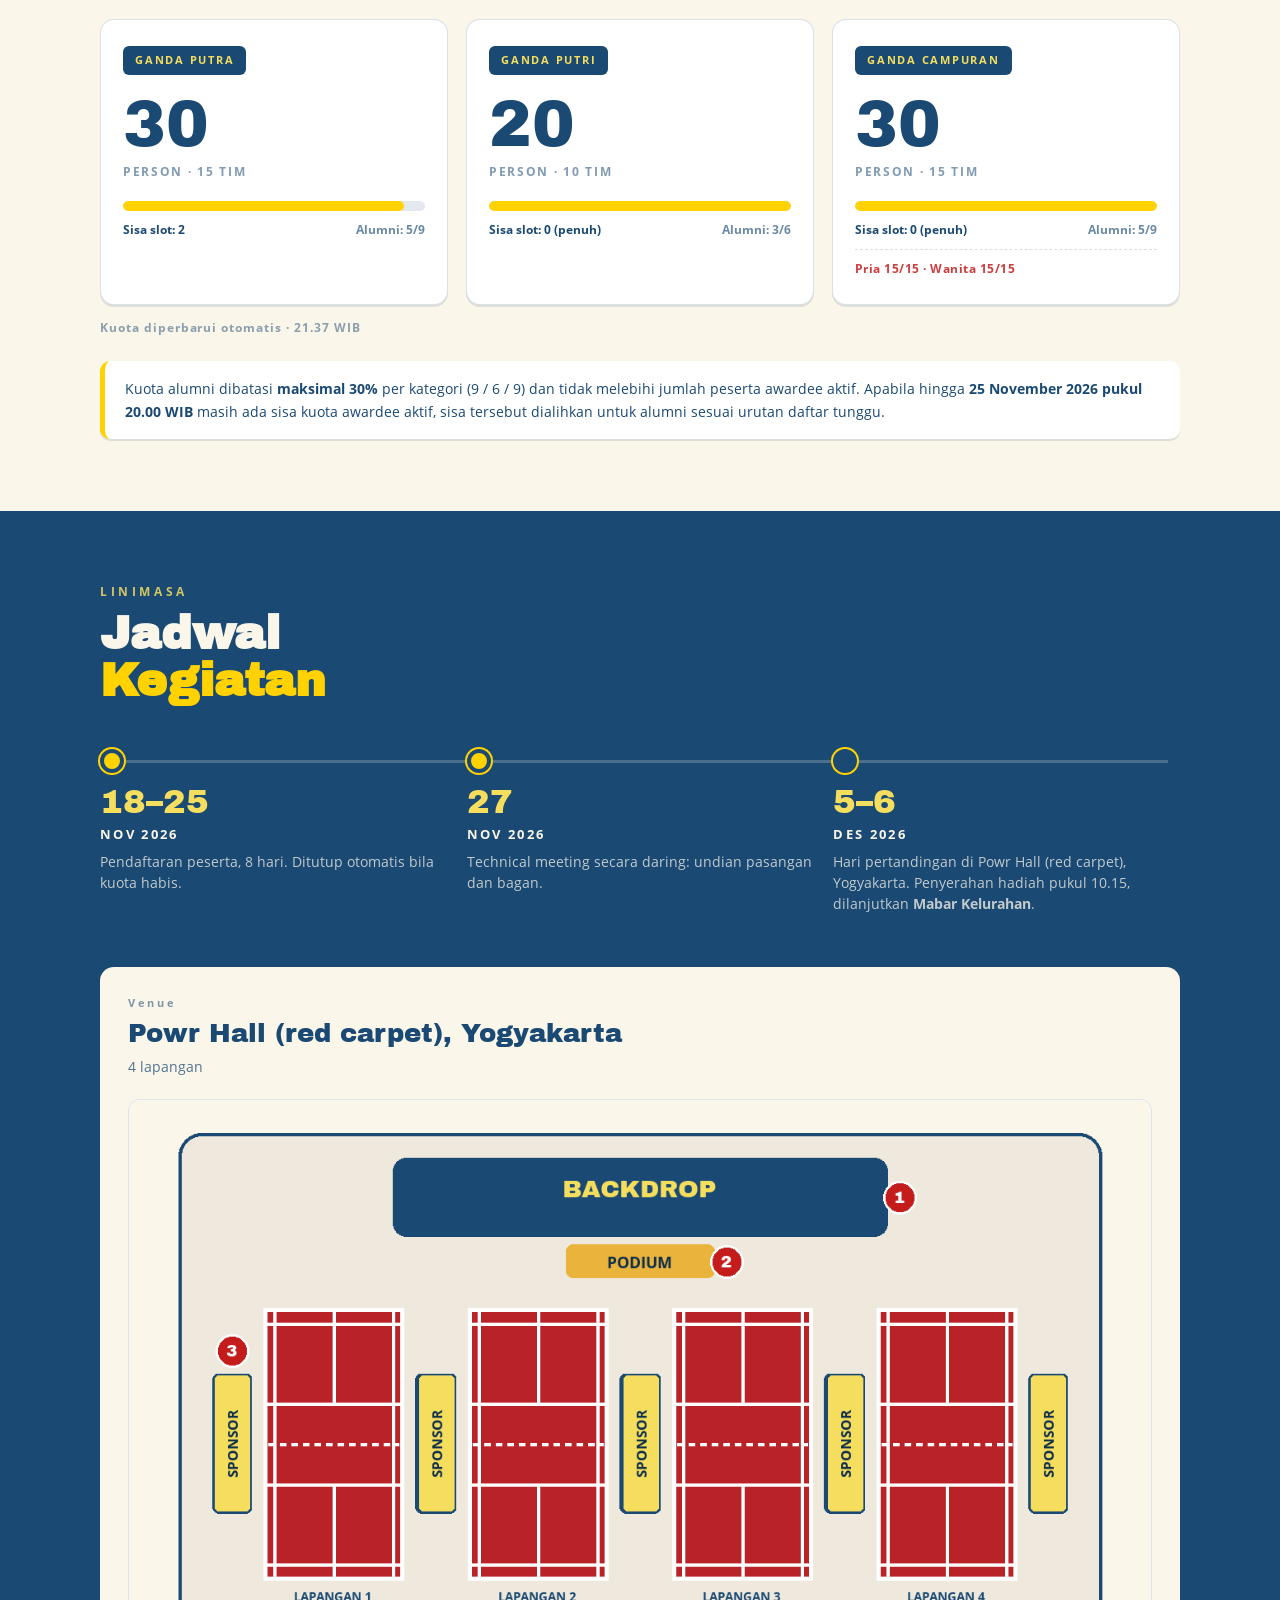
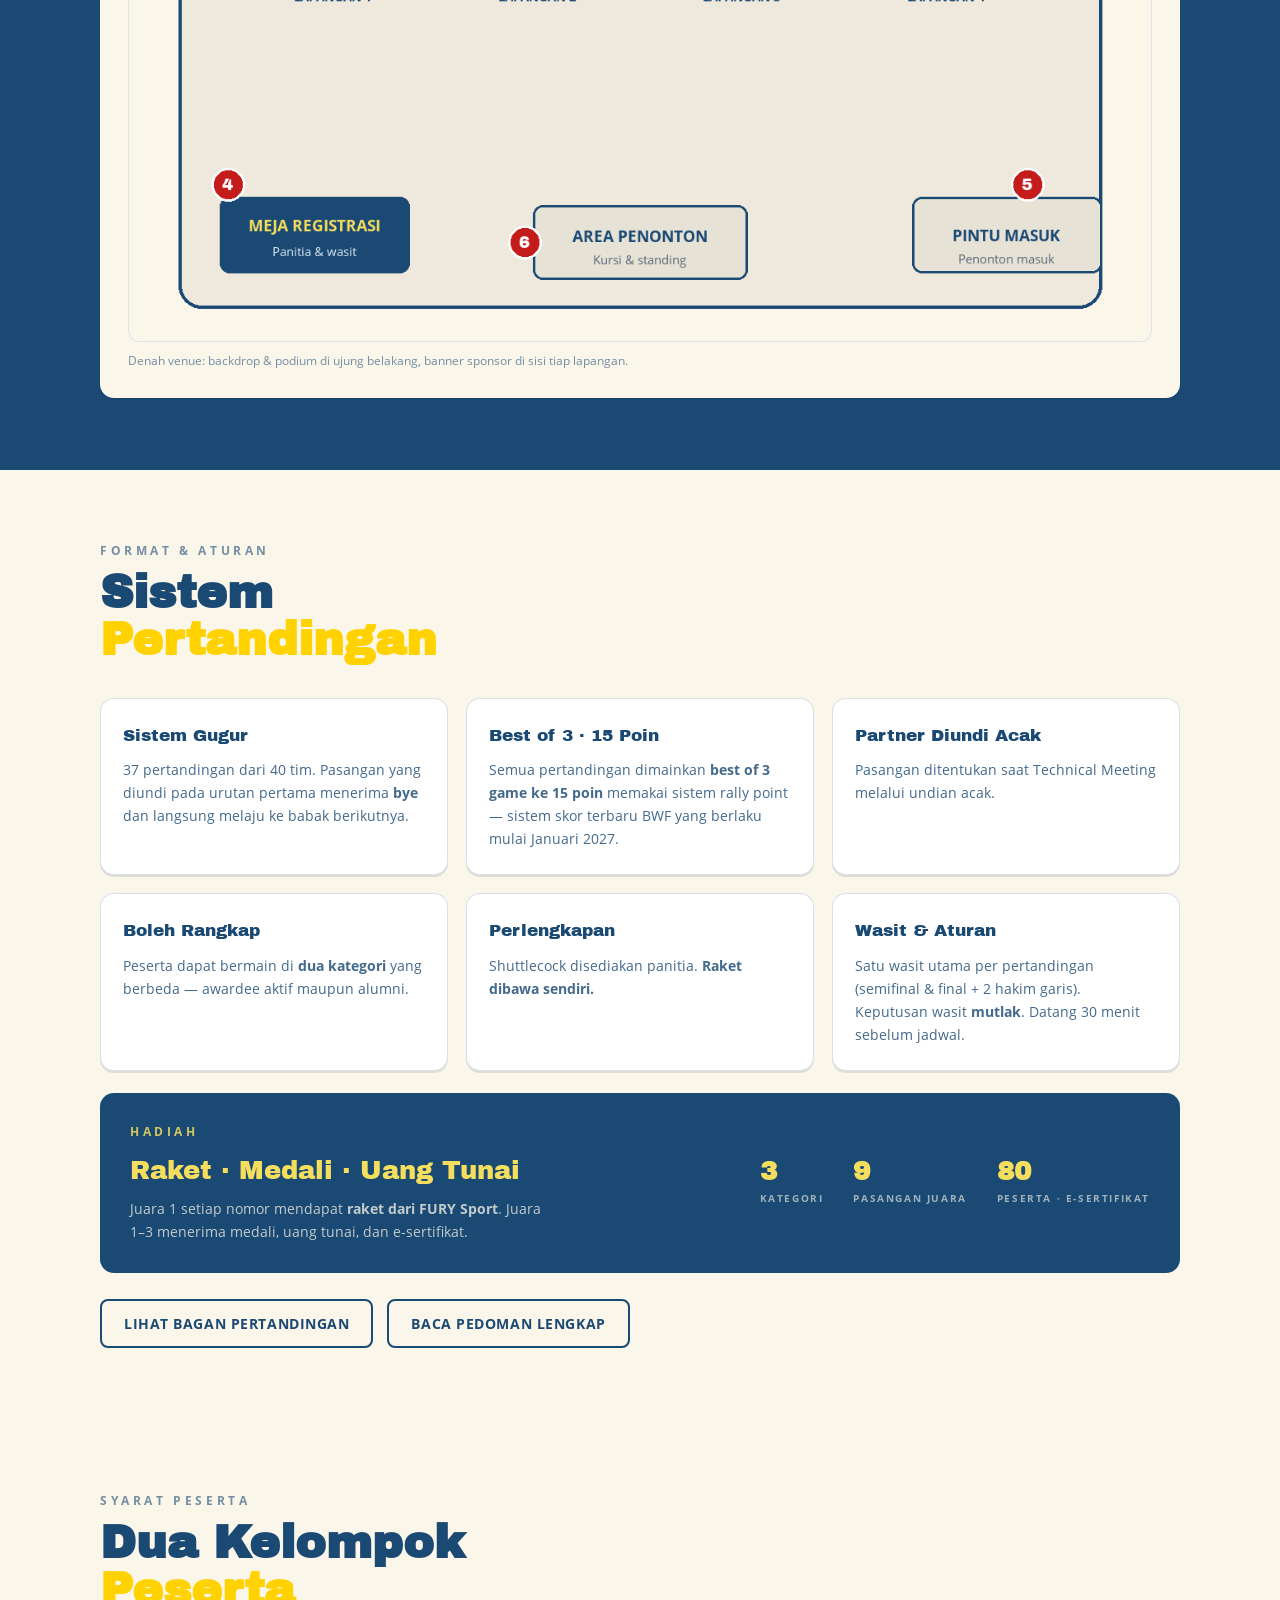
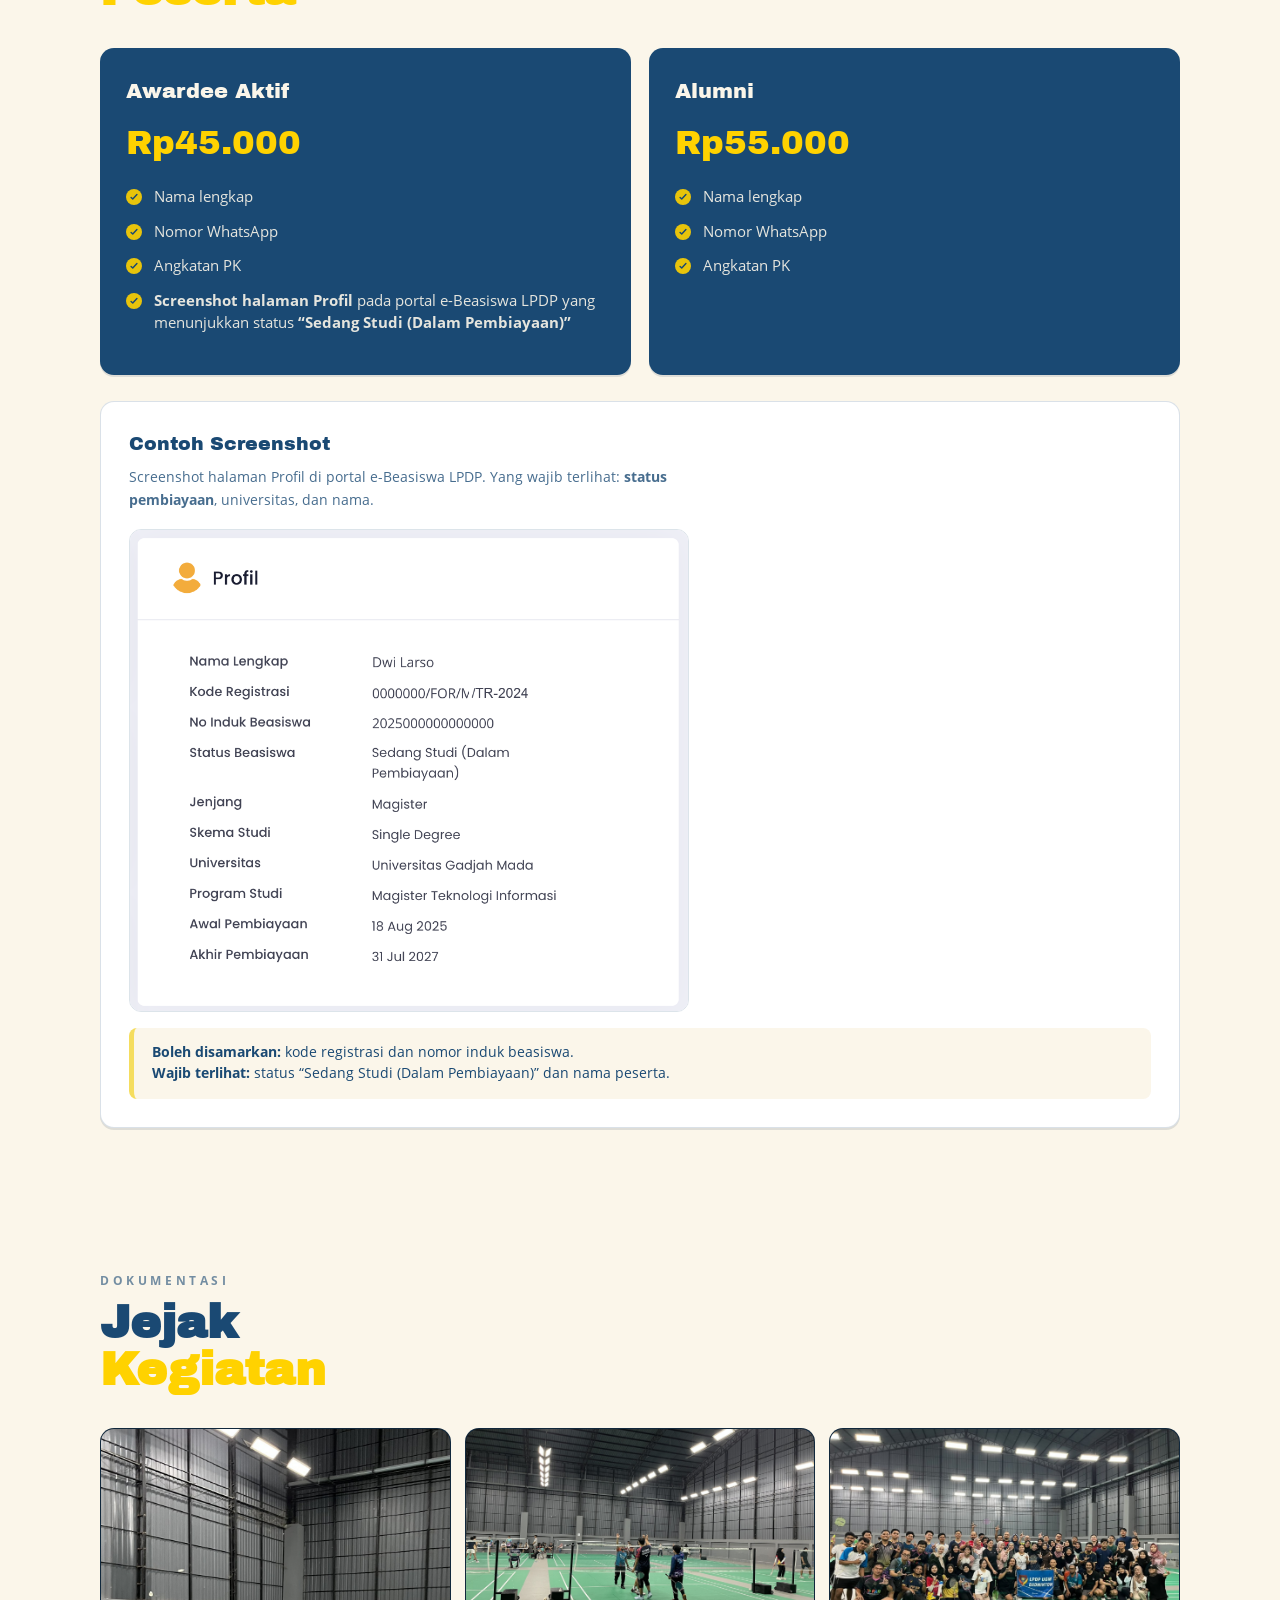
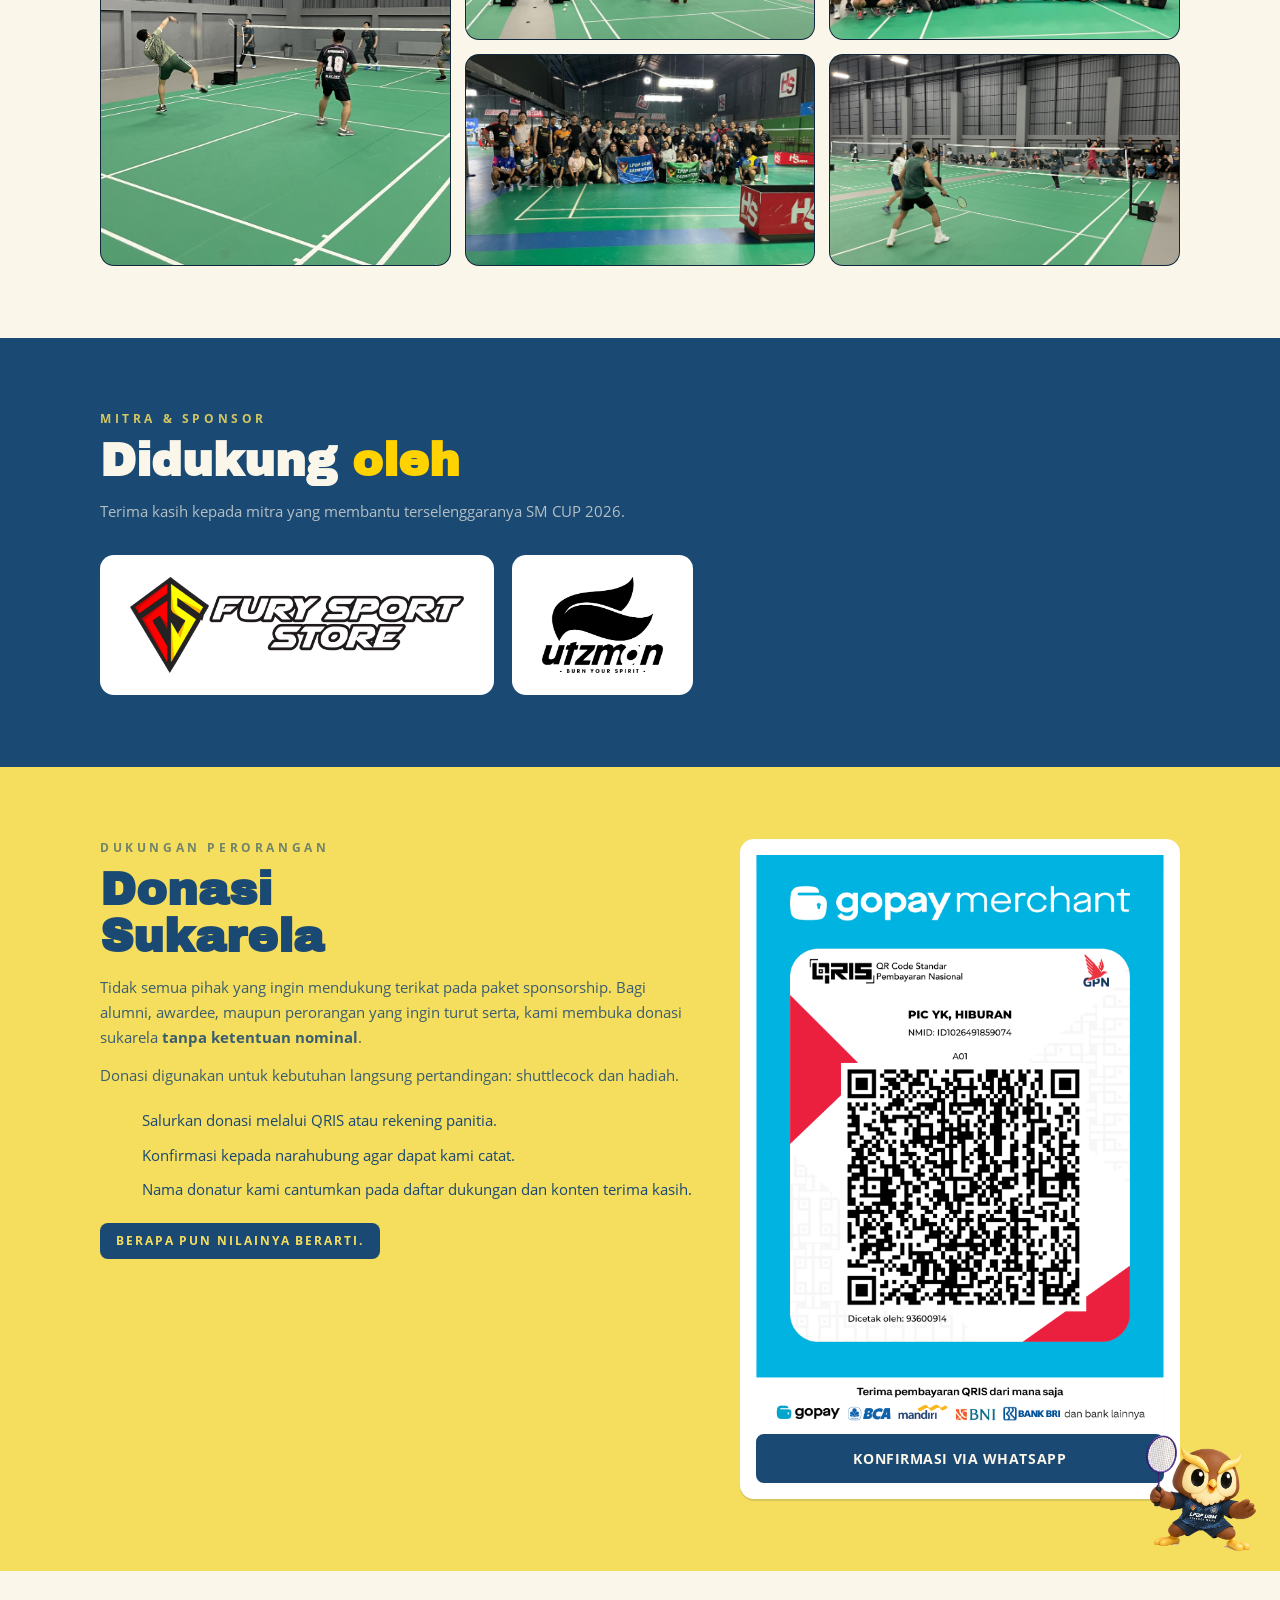
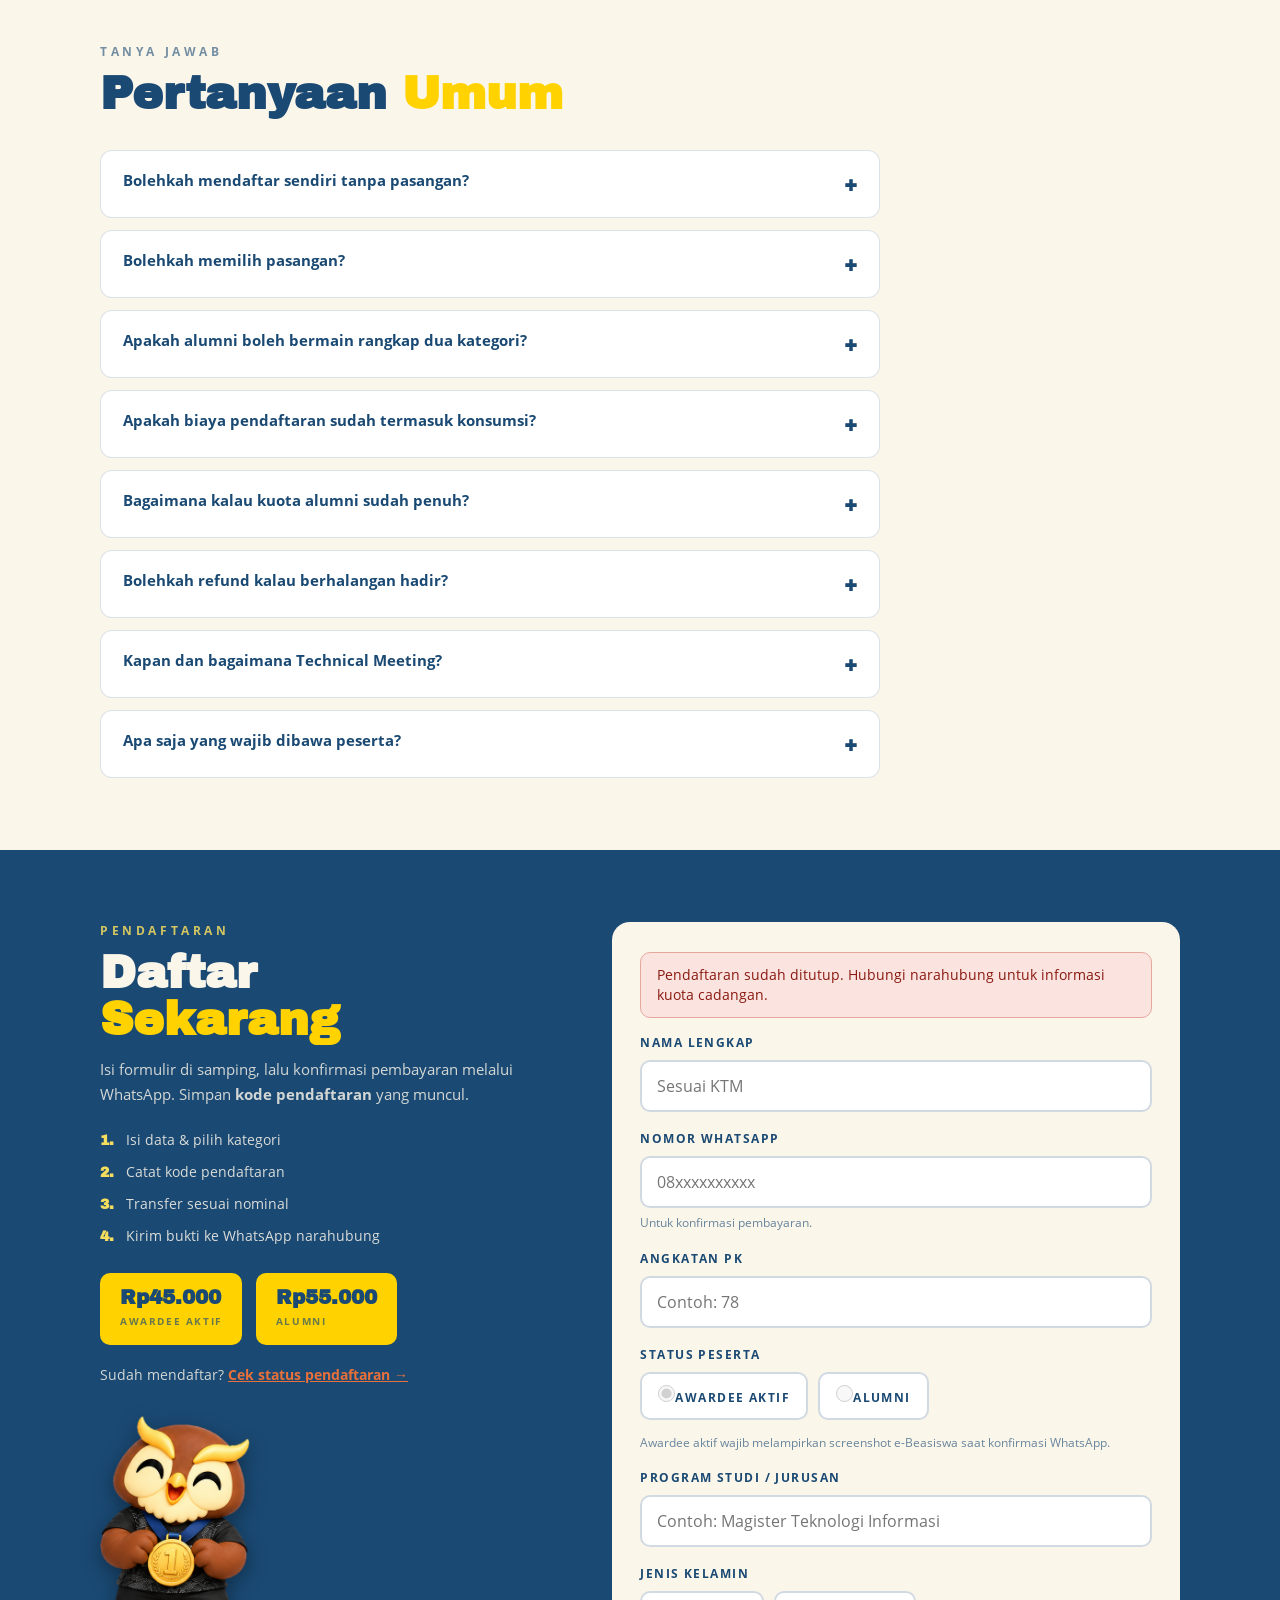
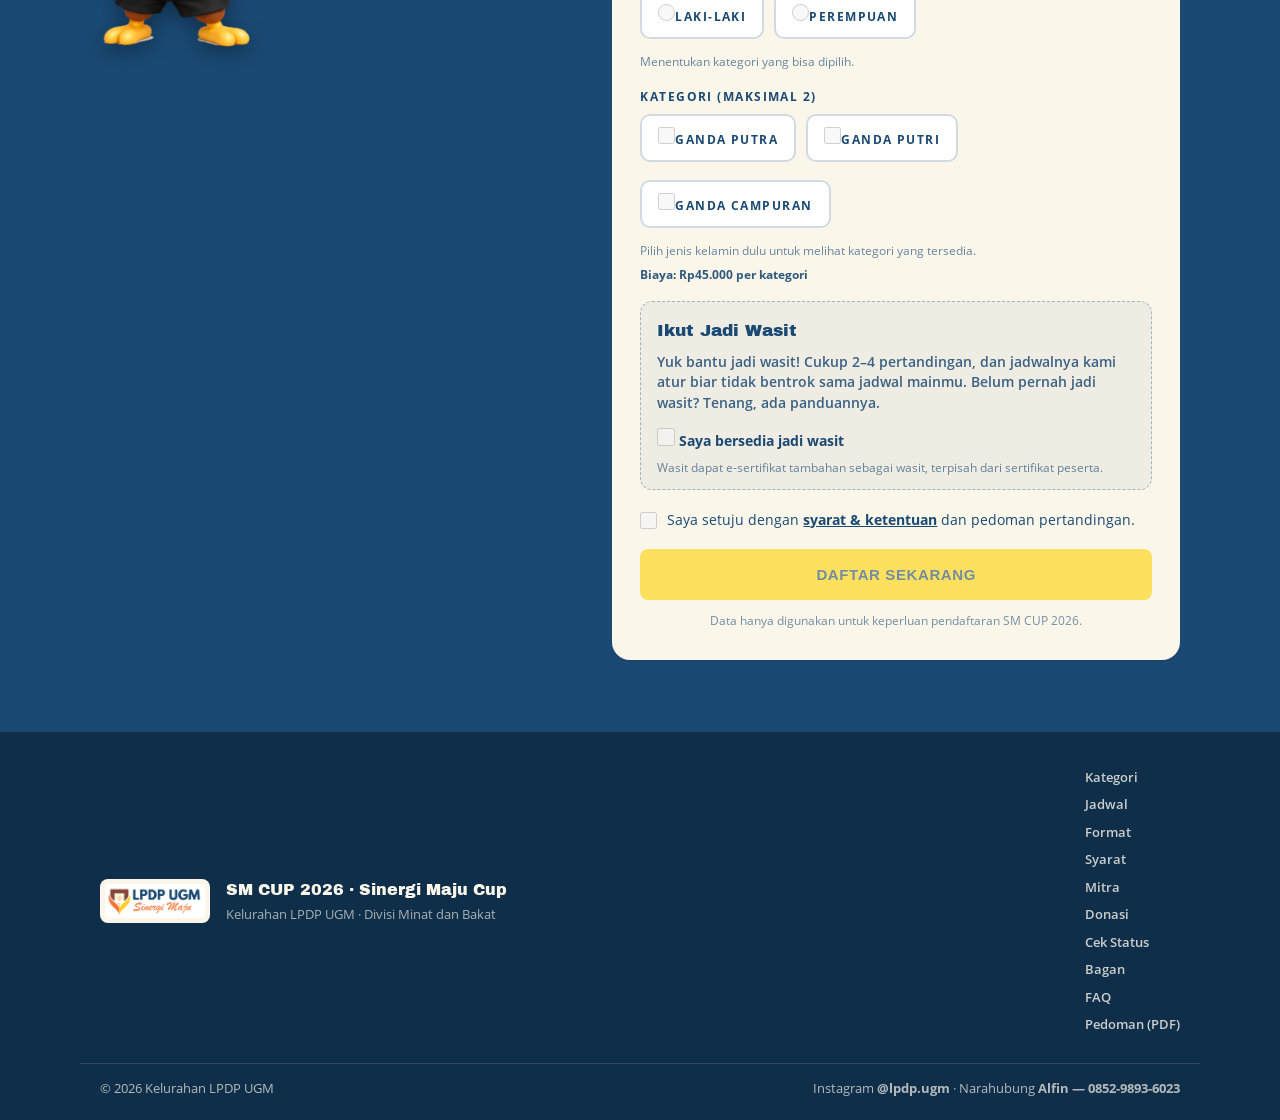
==== commit 1c76d8f0: "Ringkas kalimat aturan undian" ====
--- a/index.html
+++ b/index.html
@@ -215,7 +215,7 @@
       </div>
       <div class="fmt">
         <div class="fmt-t">Partner Diundi Acak</div>
-        <p>Pasangan ditentukan saat Technical Meeting melalui undian acak. Status peserta — awardee aktif atau alumni — tidak memengaruhi hasil undian.</p>
+        <p>Pasangan ditentukan saat Technical Meeting melalui undian acak.</p>
       </div>
       <div class="fmt">
         <div class="fmt-t">Boleh Rangkap</div>
@@ -365,7 +365,7 @@
       <details><summary>Bolehkah mendaftar sendiri tanpa pasangan?</summary>
         <p>Boleh, dan memang itu cara daftarnya. Pendaftaran bersifat perseorangan — pasangan akan diundi acak saat Technical Meeting.</p></details>
       <details><summary>Bolehkah memilih pasangan?</summary>
-        <p>Tidak. Pasangan ditentukan melalui undian acak saat Technical Meeting. Status peserta, baik awardee aktif maupun alumni, tidak memengaruhi hasil undian.</p></details>
+        <p>Tidak. Pasangan ditentukan melalui undian acak saat Technical Meeting.</p></details>
       <details><summary>Apakah alumni boleh bermain rangkap dua kategori?</summary>
         <p>Boleh. Baik awardee aktif maupun alumni diperbolehkan bermain rangkap di dua kategori yang berbeda.</p></details>
       <details><summary>Apakah biaya pendaftaran sudah termasuk konsumsi?</summary>
@@ -525,8 +525,8 @@
   </div>
 </footer>
 
-<script src="config.js?v=13"></script>
-<script src="data.js?v=13"></script>
-<script src="app.js?v=13"></script>
+<script src="config.js?v=14"></script>
+<script src="data.js?v=14"></script>
+<script src="app.js?v=14"></script>
 </body>
 </html>
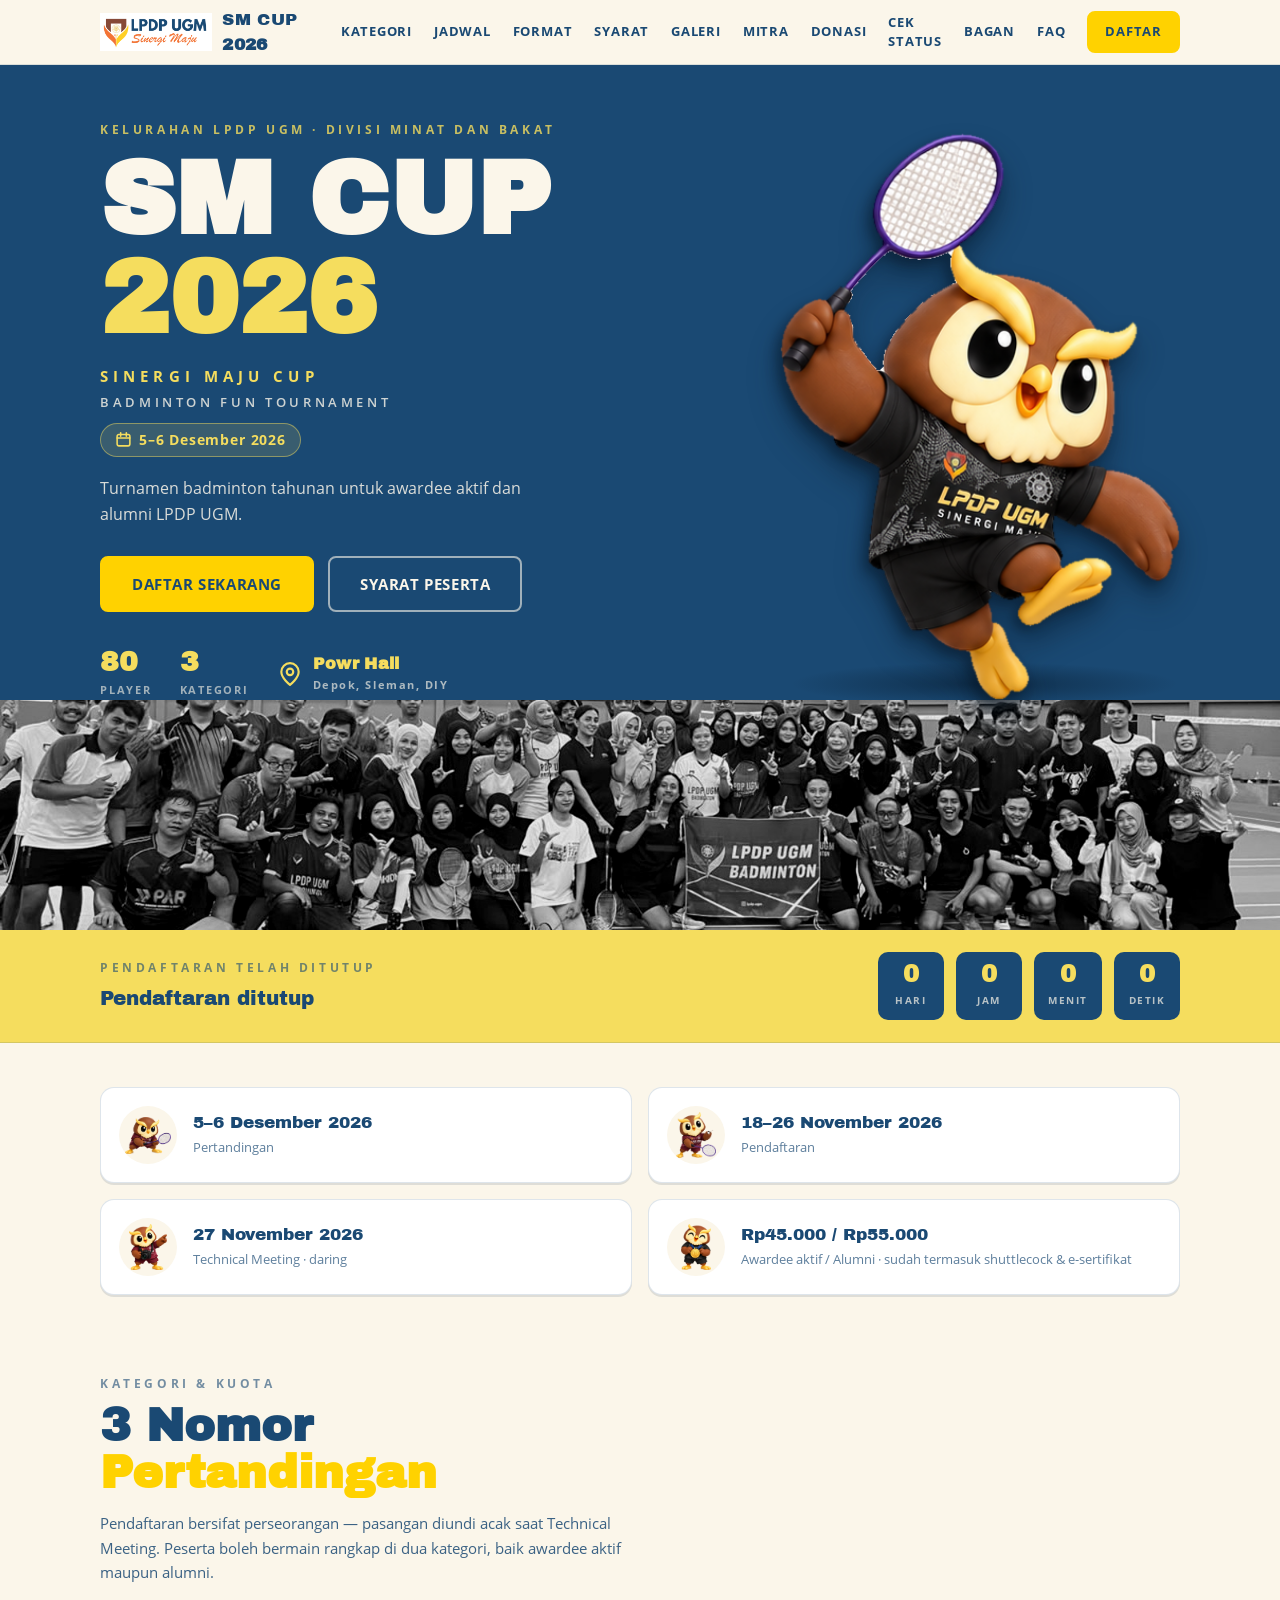
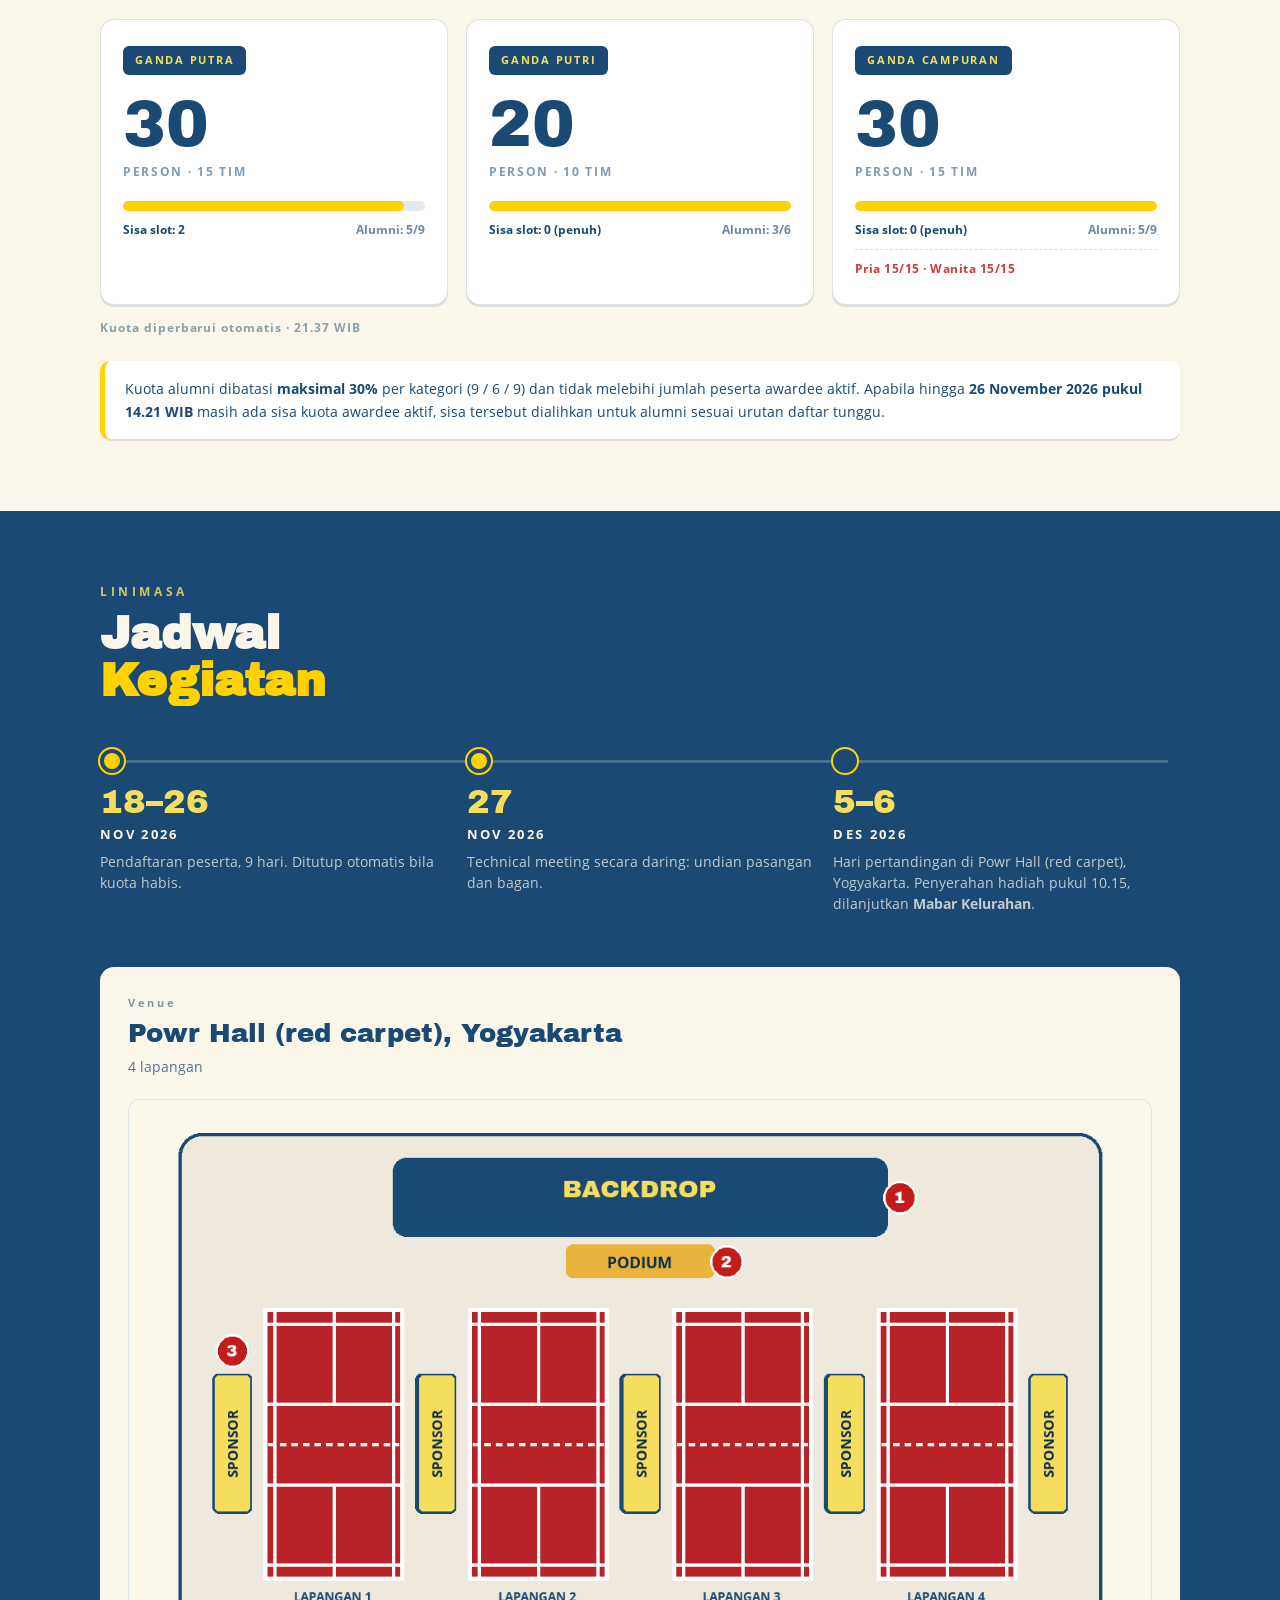
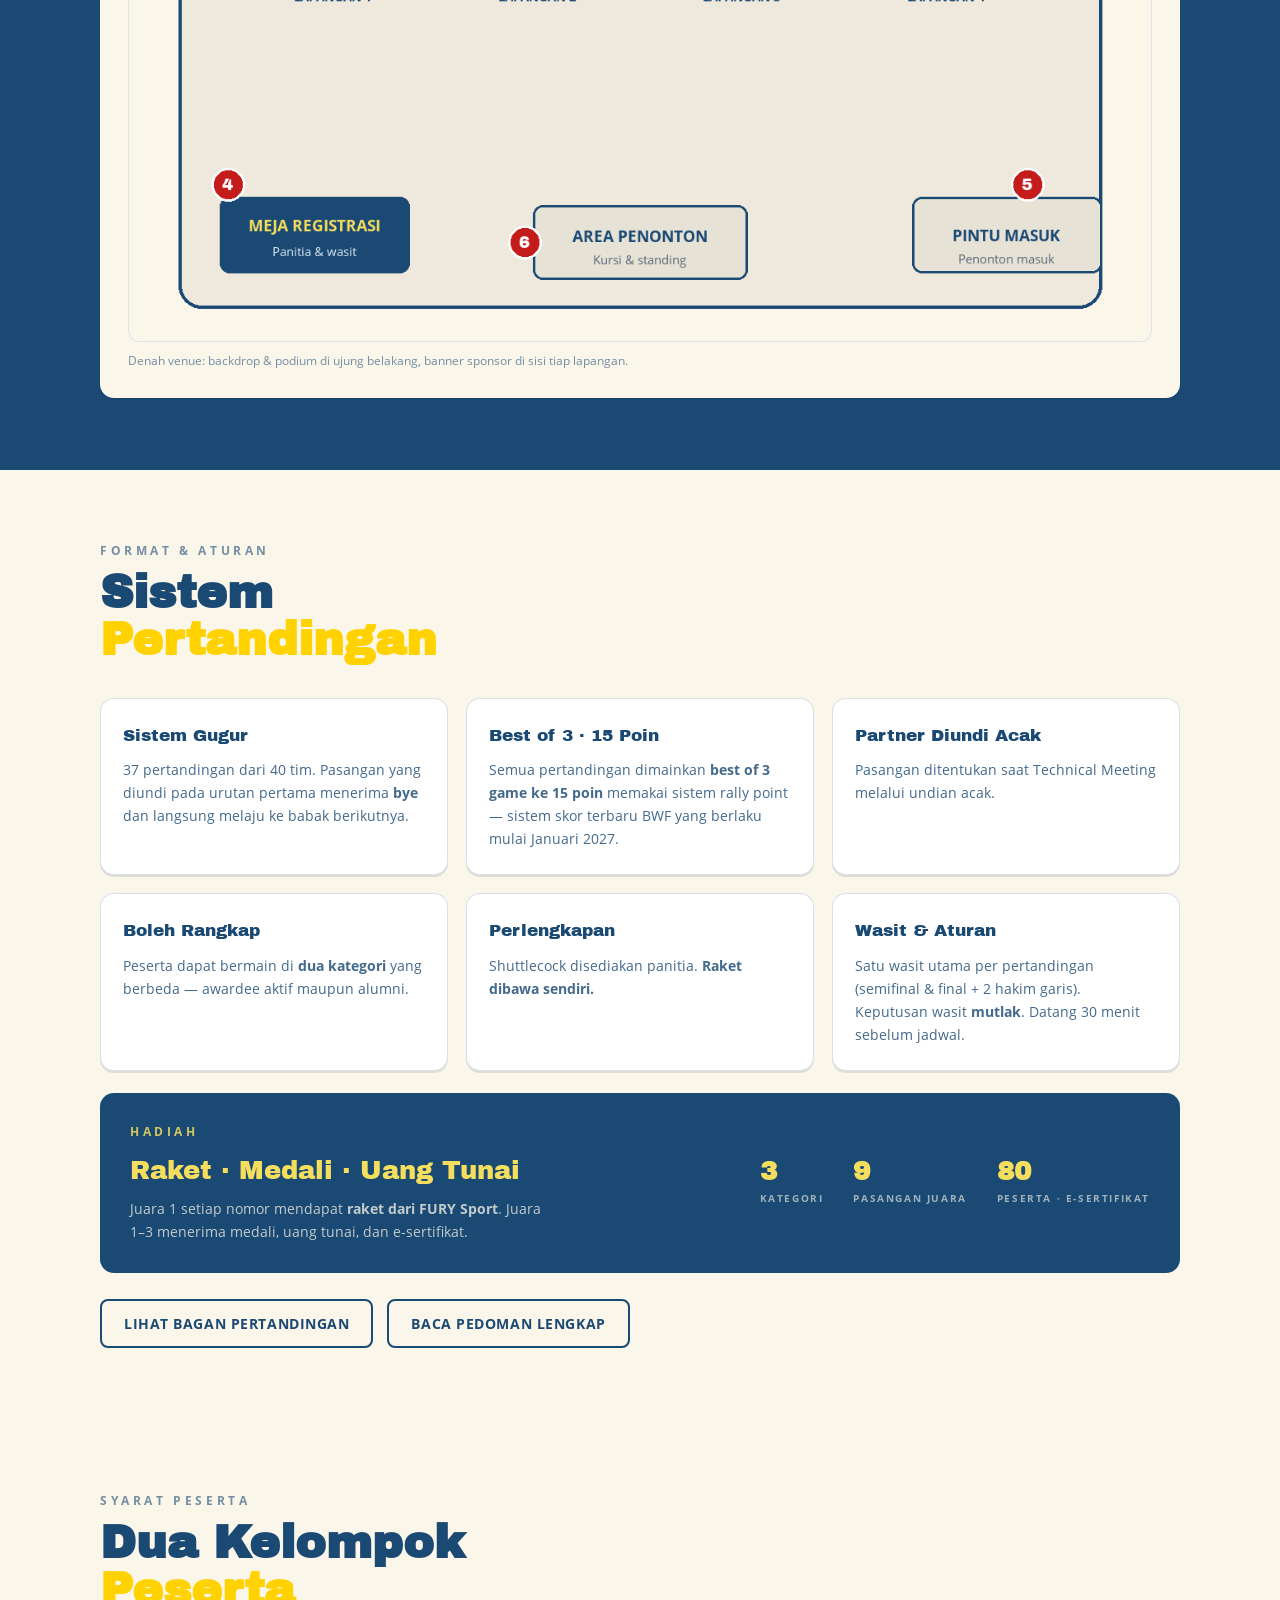
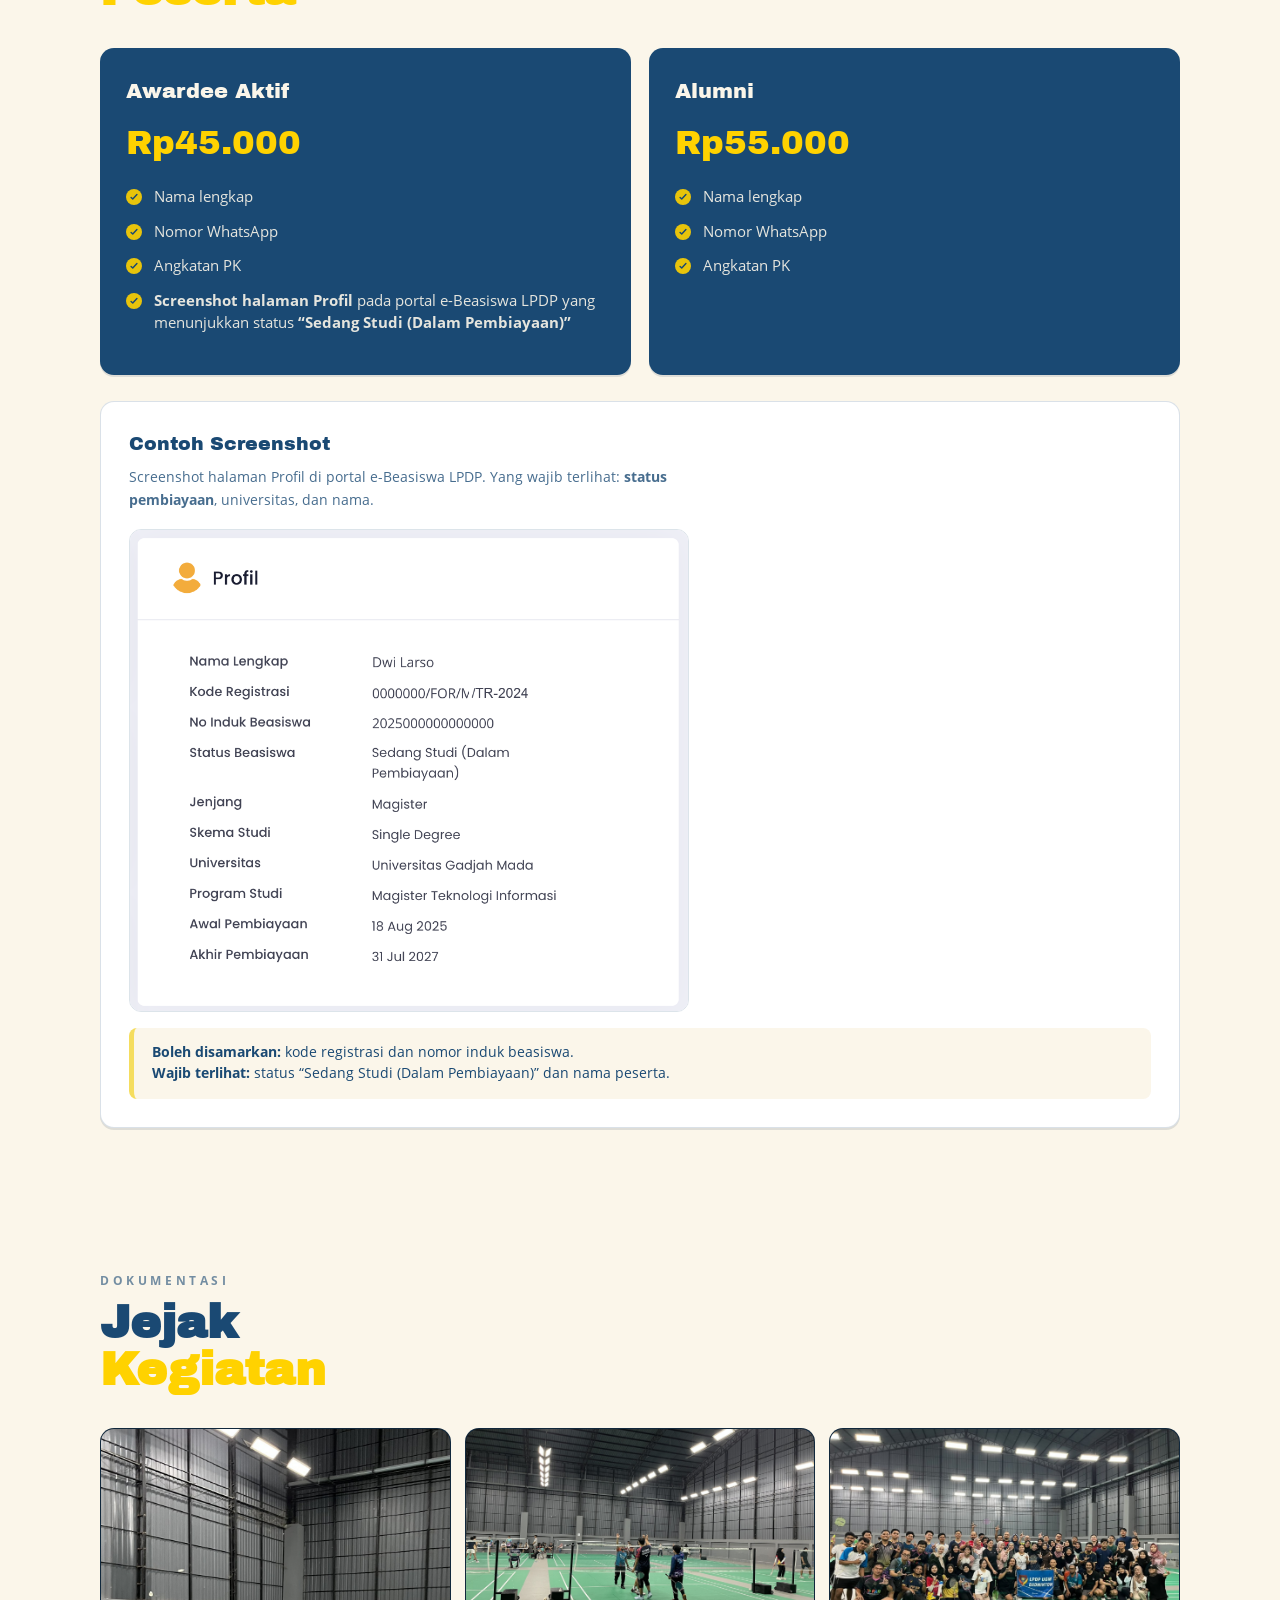
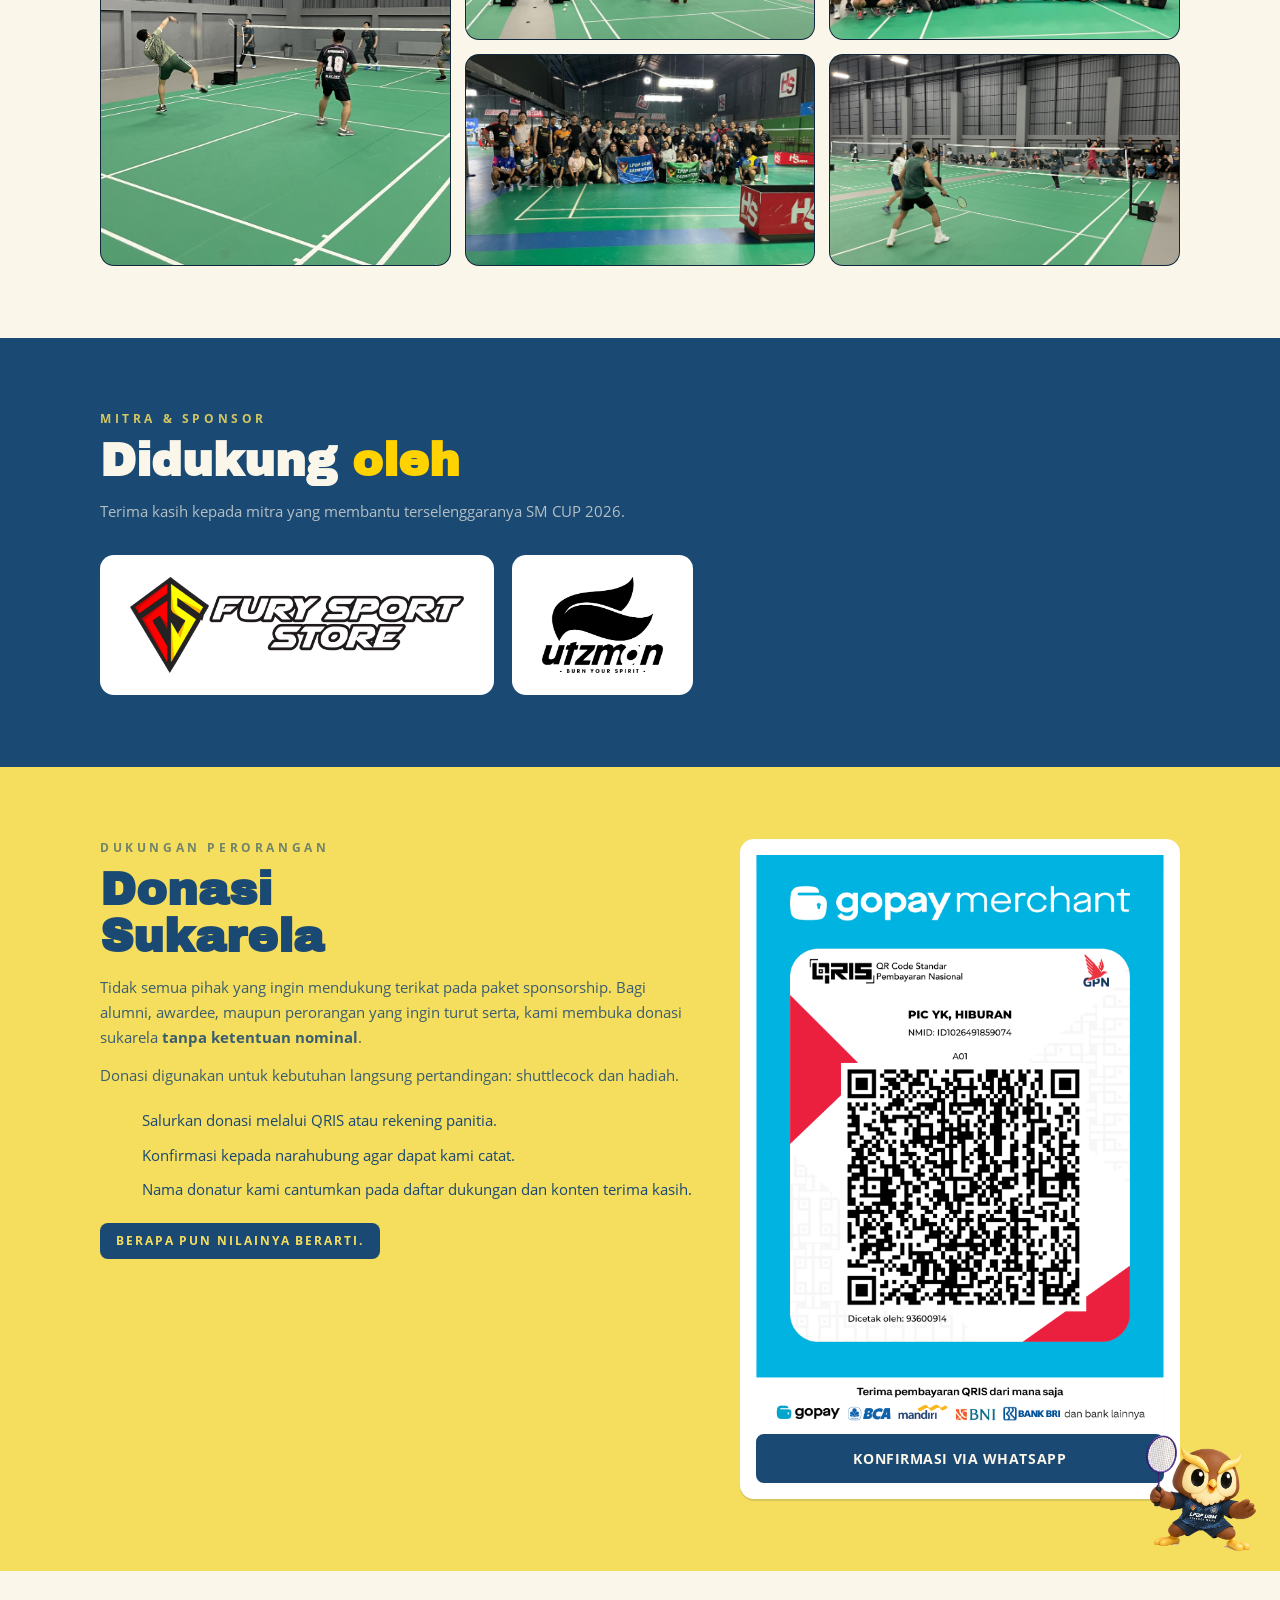
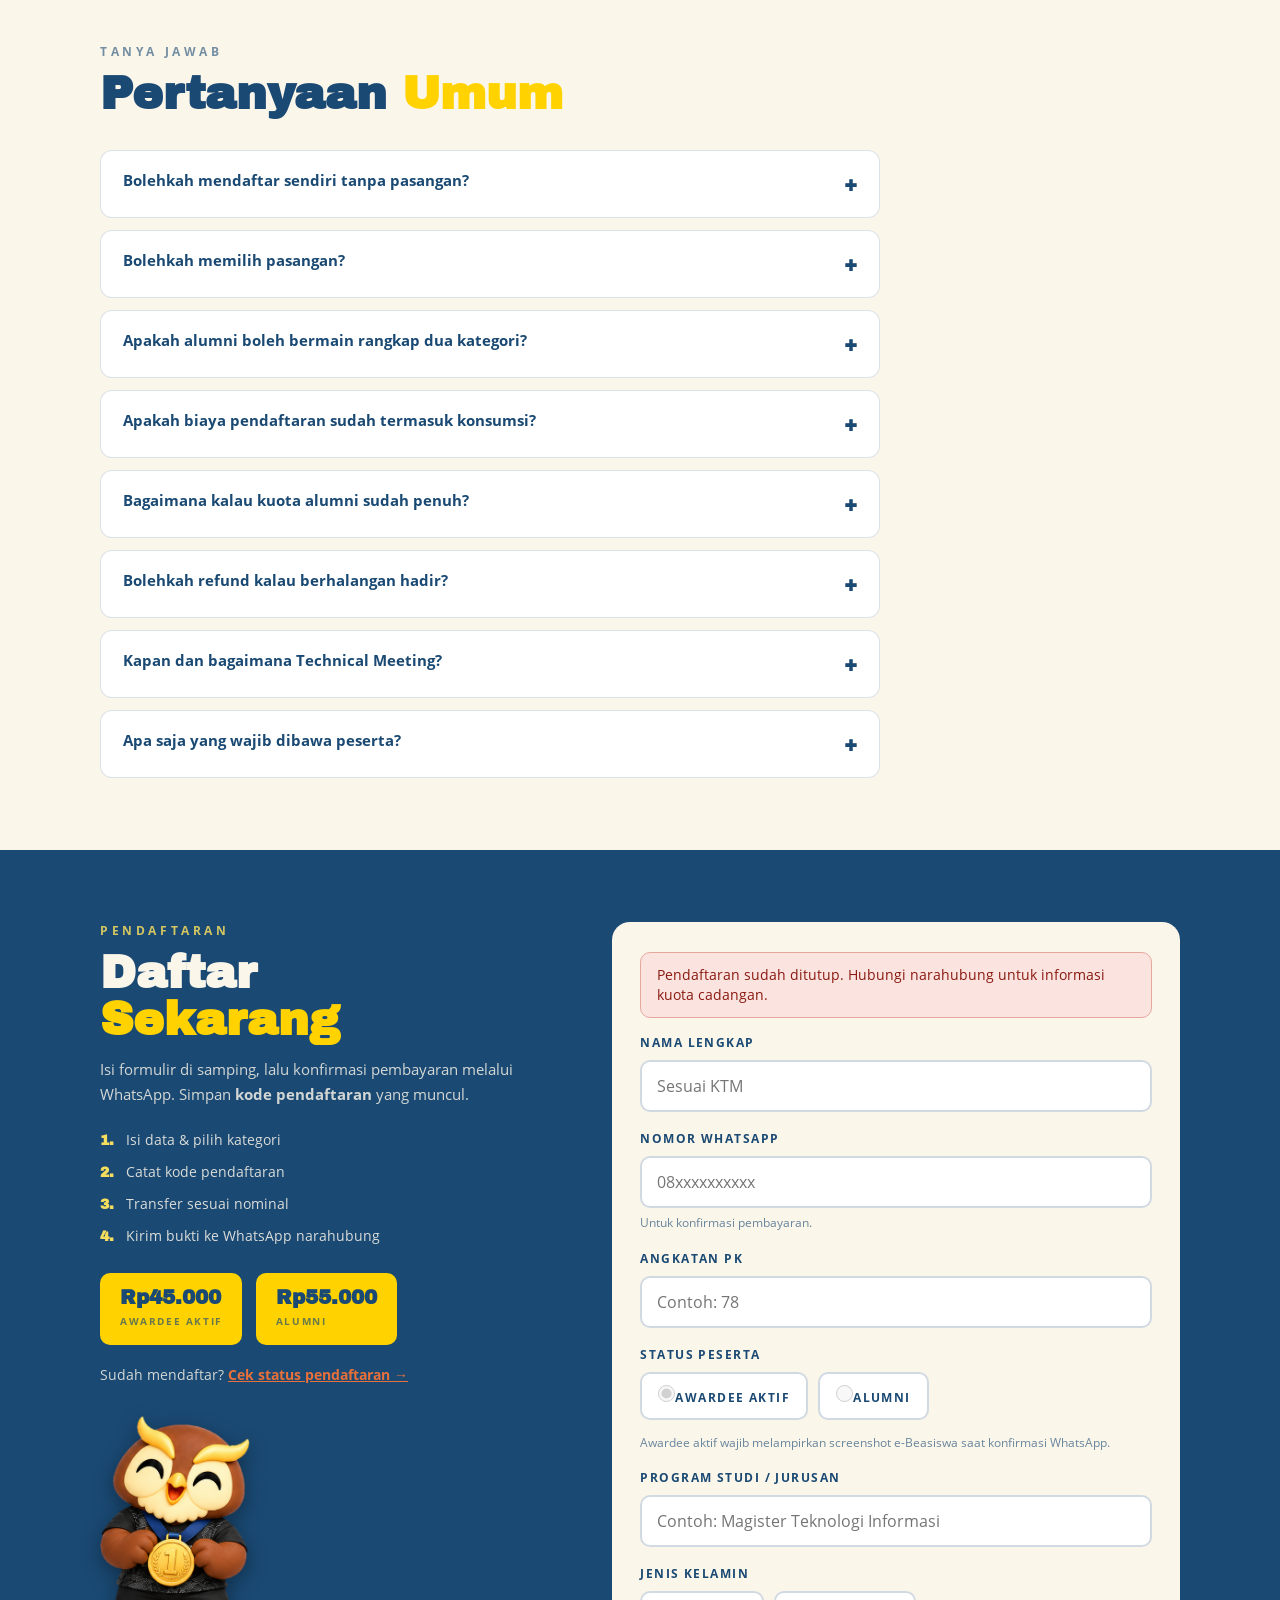
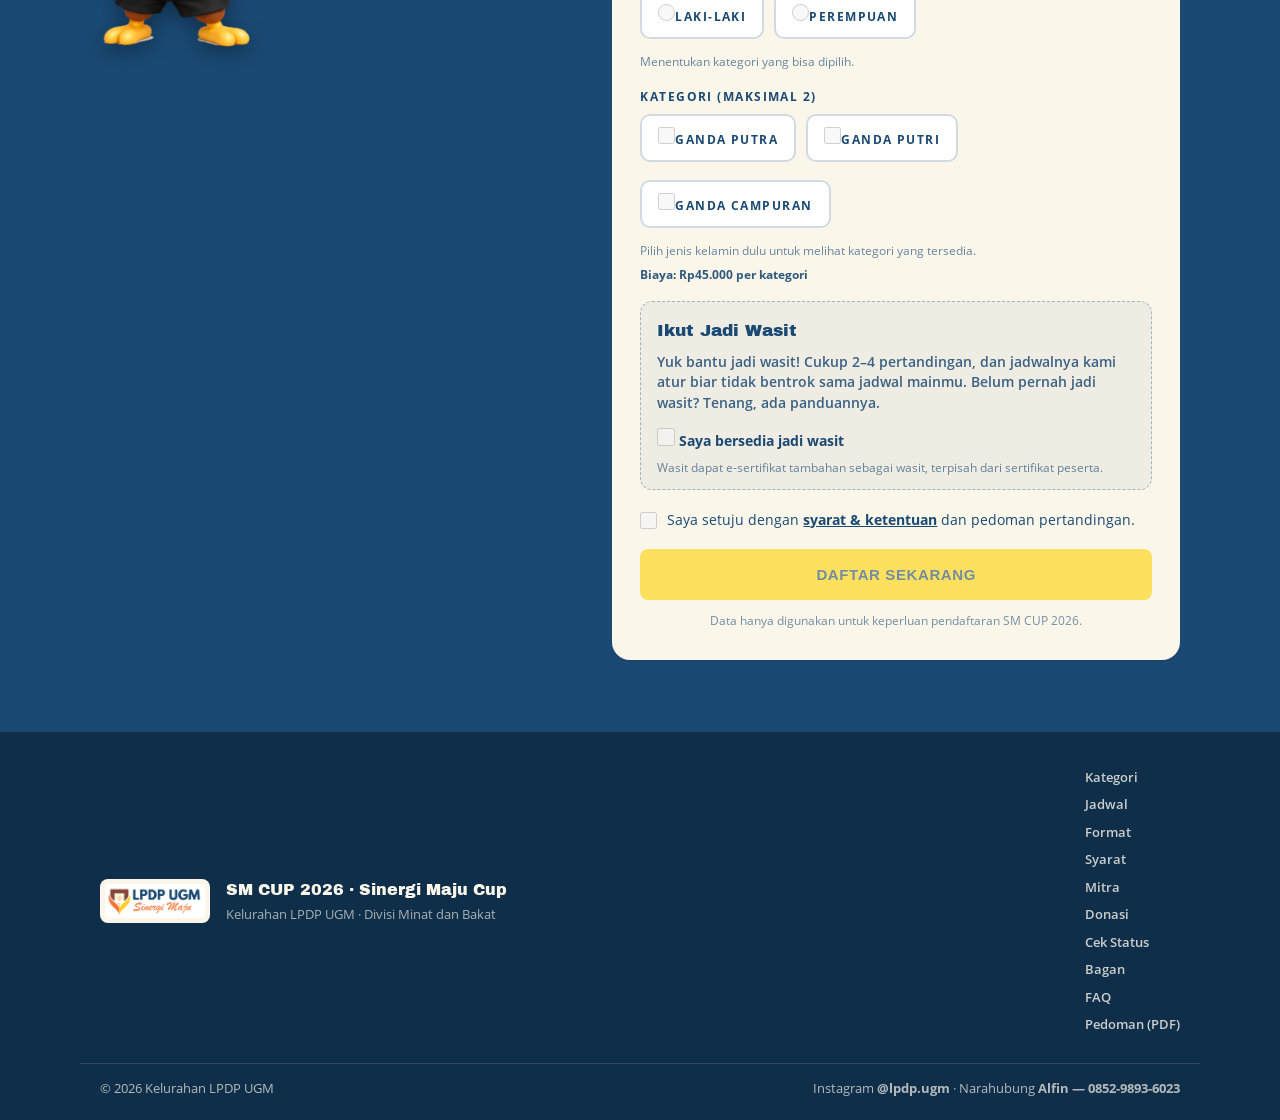
==== commit 14b875b6: "Buka pendaftaran Ganda Putra 2 jam" ====
--- a/index.html
+++ b/index.html
@@ -98,7 +98,7 @@
     <div class="key">
       <div class="key-ic"><img src="assets/m02.png" alt=""></div>
       <div>
-        <div class="key-t">18–25 November 2026</div>
+        <div class="key-t">18–26 November 2026</div>
         <div class="key-s">Pendaftaran</div>
       </div>
     </div>
@@ -155,7 +155,7 @@
     <div id="kuota-updated" style="margin-top:14px;font-size:12px;letter-spacing:.08em;opacity:.5;font-weight:700">Memuat kuota…</div>
     <div class="note-line">
       Kuota alumni dibatasi <b>maksimal 30%</b> per kategori (9 / 6 / 9) dan tidak melebihi jumlah peserta awardee aktif.
-      Apabila hingga <b>25 November 2026 pukul 20.00 WIB</b> masih ada sisa kuota awardee aktif, sisa tersebut dialihkan untuk alumni sesuai urutan daftar tunggu.
+      Apabila hingga <b>26 November 2026 pukul 14.21 WIB</b> masih ada sisa kuota awardee aktif, sisa tersebut dialihkan untuk alumni sesuai urutan daftar tunggu.
     </div>
   </div>
 </section>
@@ -170,9 +170,9 @@
     <div class="tl">
       <div class="tl-node">
         <div class="tl-dot"></div>
-        <div class="tl-dt">18–25</div>
+        <div class="tl-dt">18–26</div>
         <div class="tl-nm">NOV 2026</div>
-        <div class="tl-sub">Pendaftaran peserta, 8 hari. Ditutup otomatis bila kuota habis.</div>
+        <div class="tl-sub">Pendaftaran peserta, 9 hari. Ditutup otomatis bila kuota habis.</div>
       </div>
       <div class="tl-node">
         <div class="tl-dot"></div>
@@ -371,7 +371,7 @@
       <details><summary>Apakah biaya pendaftaran sudah termasuk konsumsi?</summary>
         <p>Tidak. Konsumsi hanya disediakan untuk panitia dan wasit. Peserta dapat membawa bekal sendiri atau membeli di stand venue.</p></details>
       <details><summary>Bagaimana kalau kuota alumni sudah penuh?</summary>
-        <p>Pendaftaranmu masuk daftar tunggu. Apabila hingga 25 November 2026 pukul 20.00 WIB masih ada sisa kuota awardee aktif, sisa tersebut dialihkan untuk alumni sesuai urutan daftar tunggu.</p></details>
+        <p>Pendaftaranmu masuk daftar tunggu. Apabila hingga 26 November 2026 pukul 14.21 WIB masih ada sisa kuota awardee aktif, sisa tersebut dialihkan untuk alumni sesuai urutan daftar tunggu.</p></details>
       <details><summary>Bolehkah refund kalau berhalangan hadir?</summary>
         <p>Biaya pendaftaran yang telah dibayarkan tidak dapat dikembalikan. Kamu dapat mengajukan pengalihan slot kepada peserta lain melalui narahubung, paling lambat sebelum Technical Meeting.</p></details>
       <details><summary>Kapan dan bagaimana Technical Meeting?</summary>
@@ -525,8 +525,8 @@
   </div>
 </footer>
 
-<script src="config.js?v=14"></script>
-<script src="data.js?v=14"></script>
-<script src="app.js?v=14"></script>
+<script src="config.js?v=15"></script>
+<script src="data.js?v=15"></script>
+<script src="app.js?v=15"></script>
 </body>
 </html>
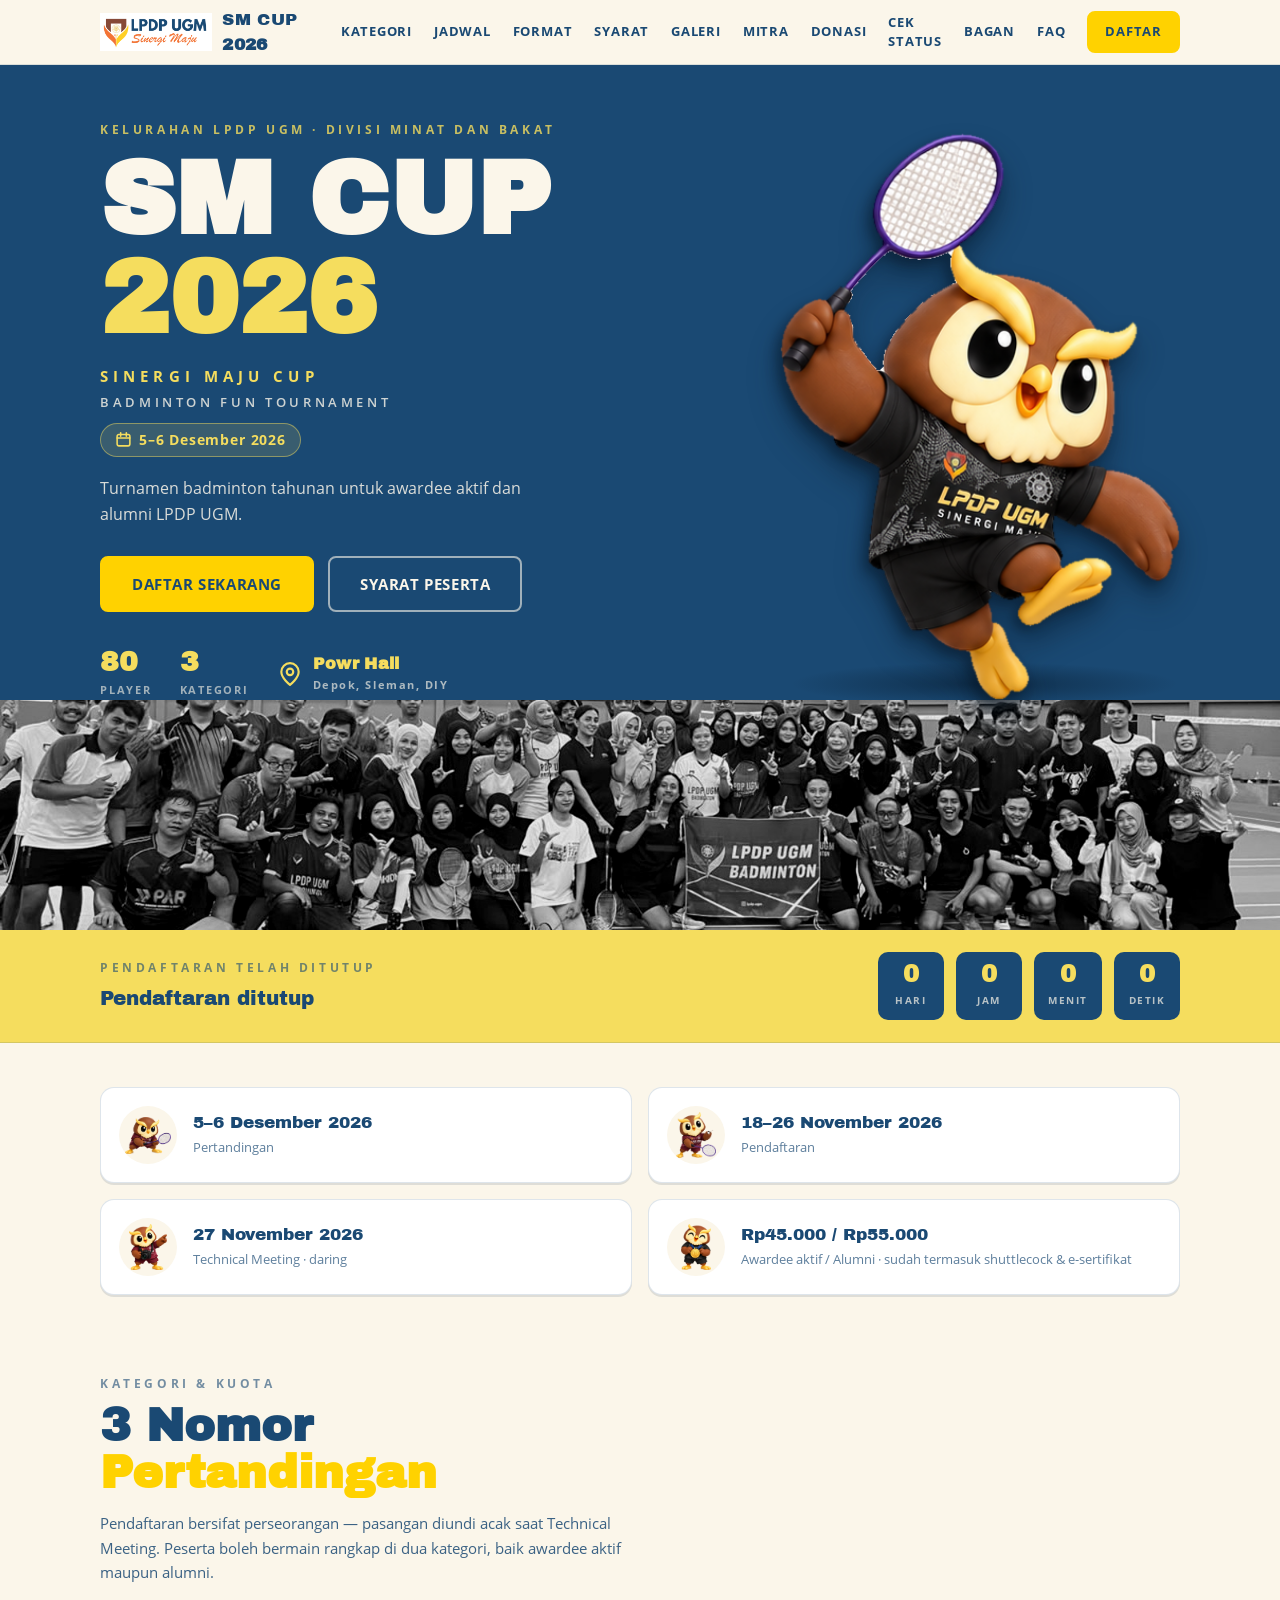
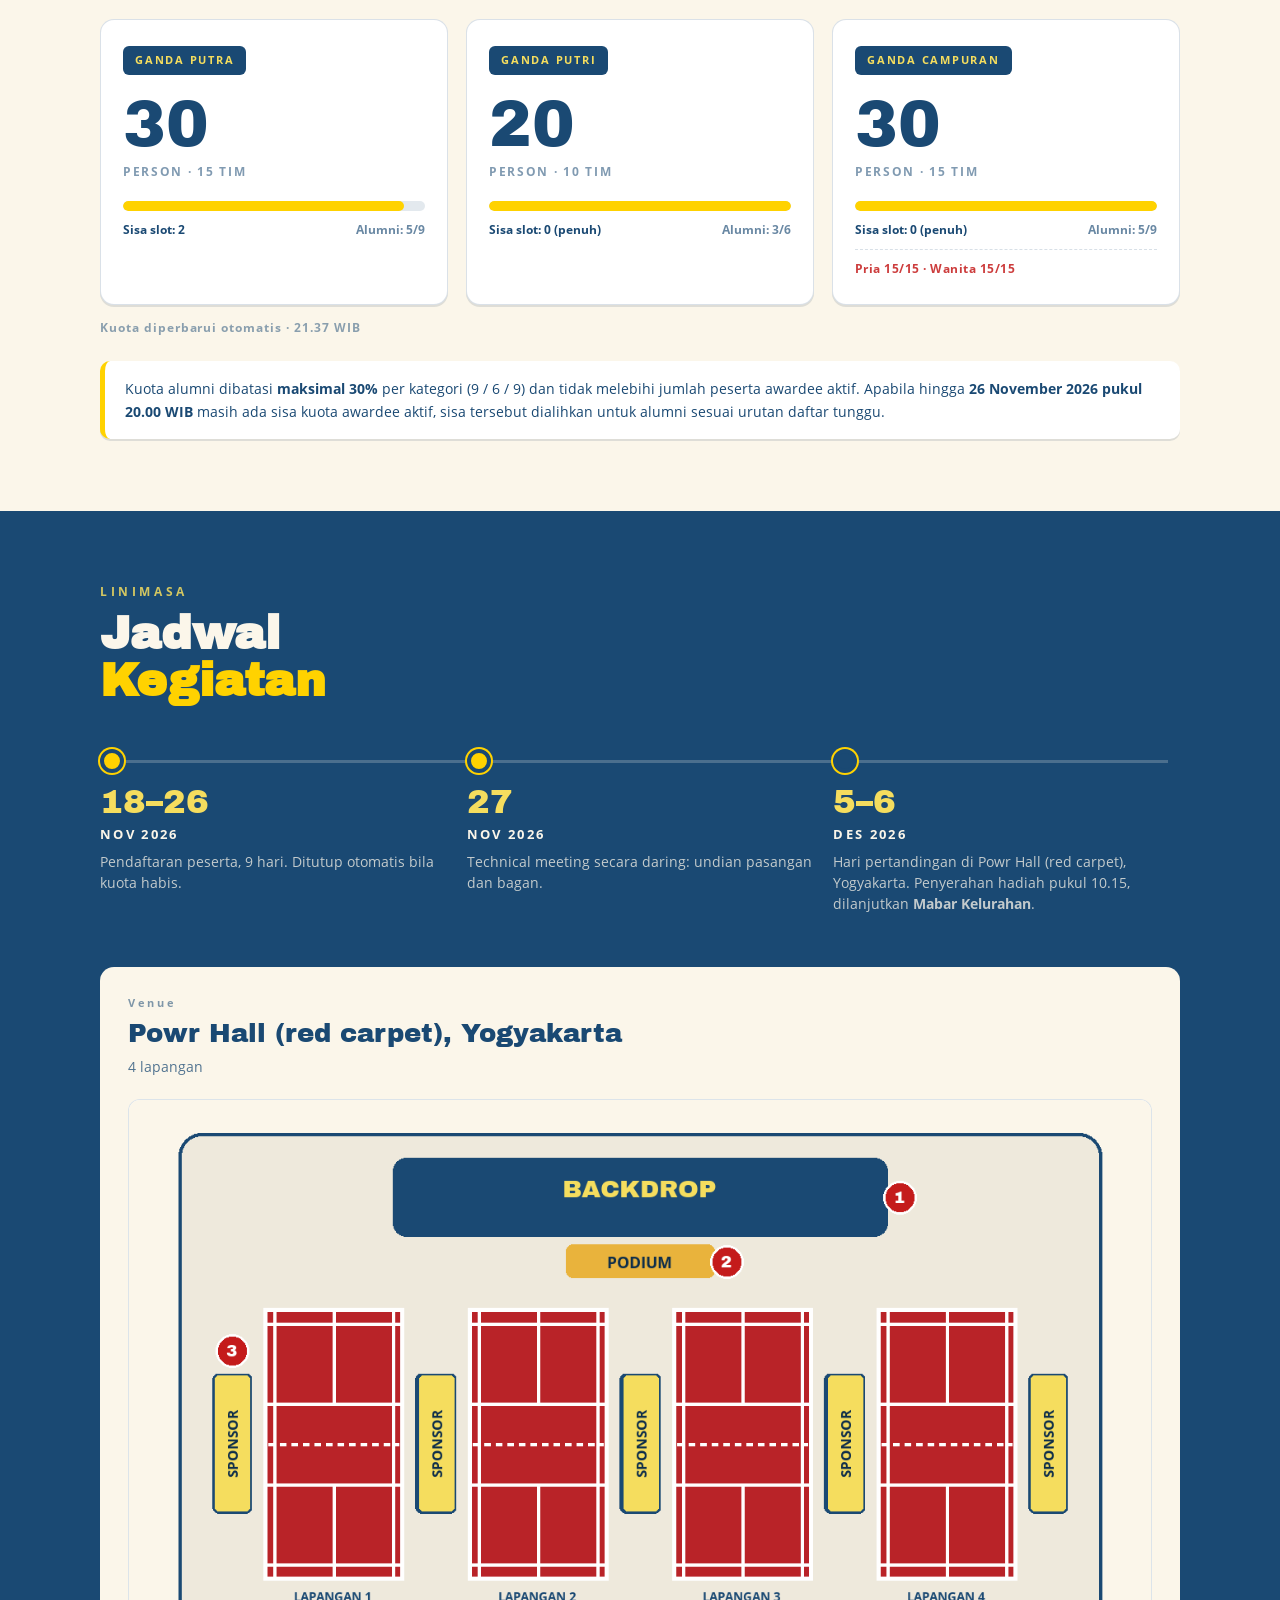
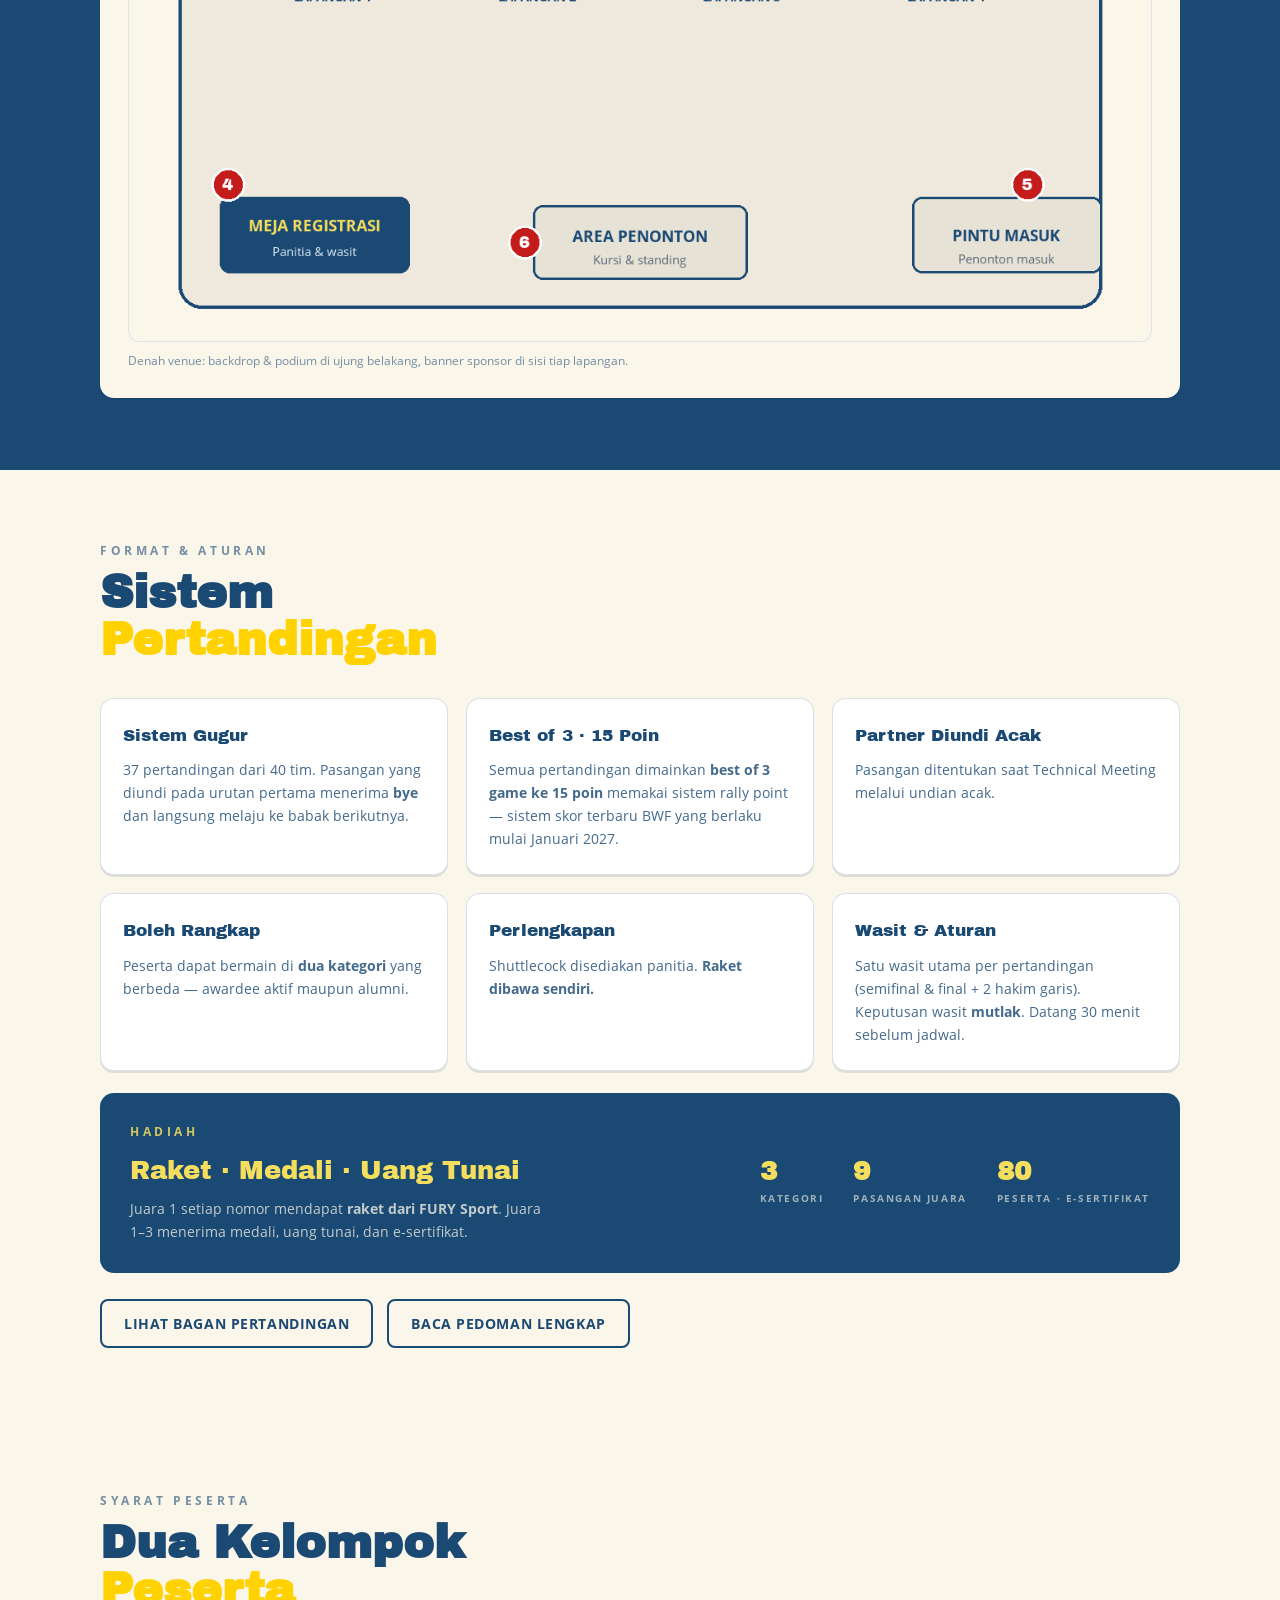
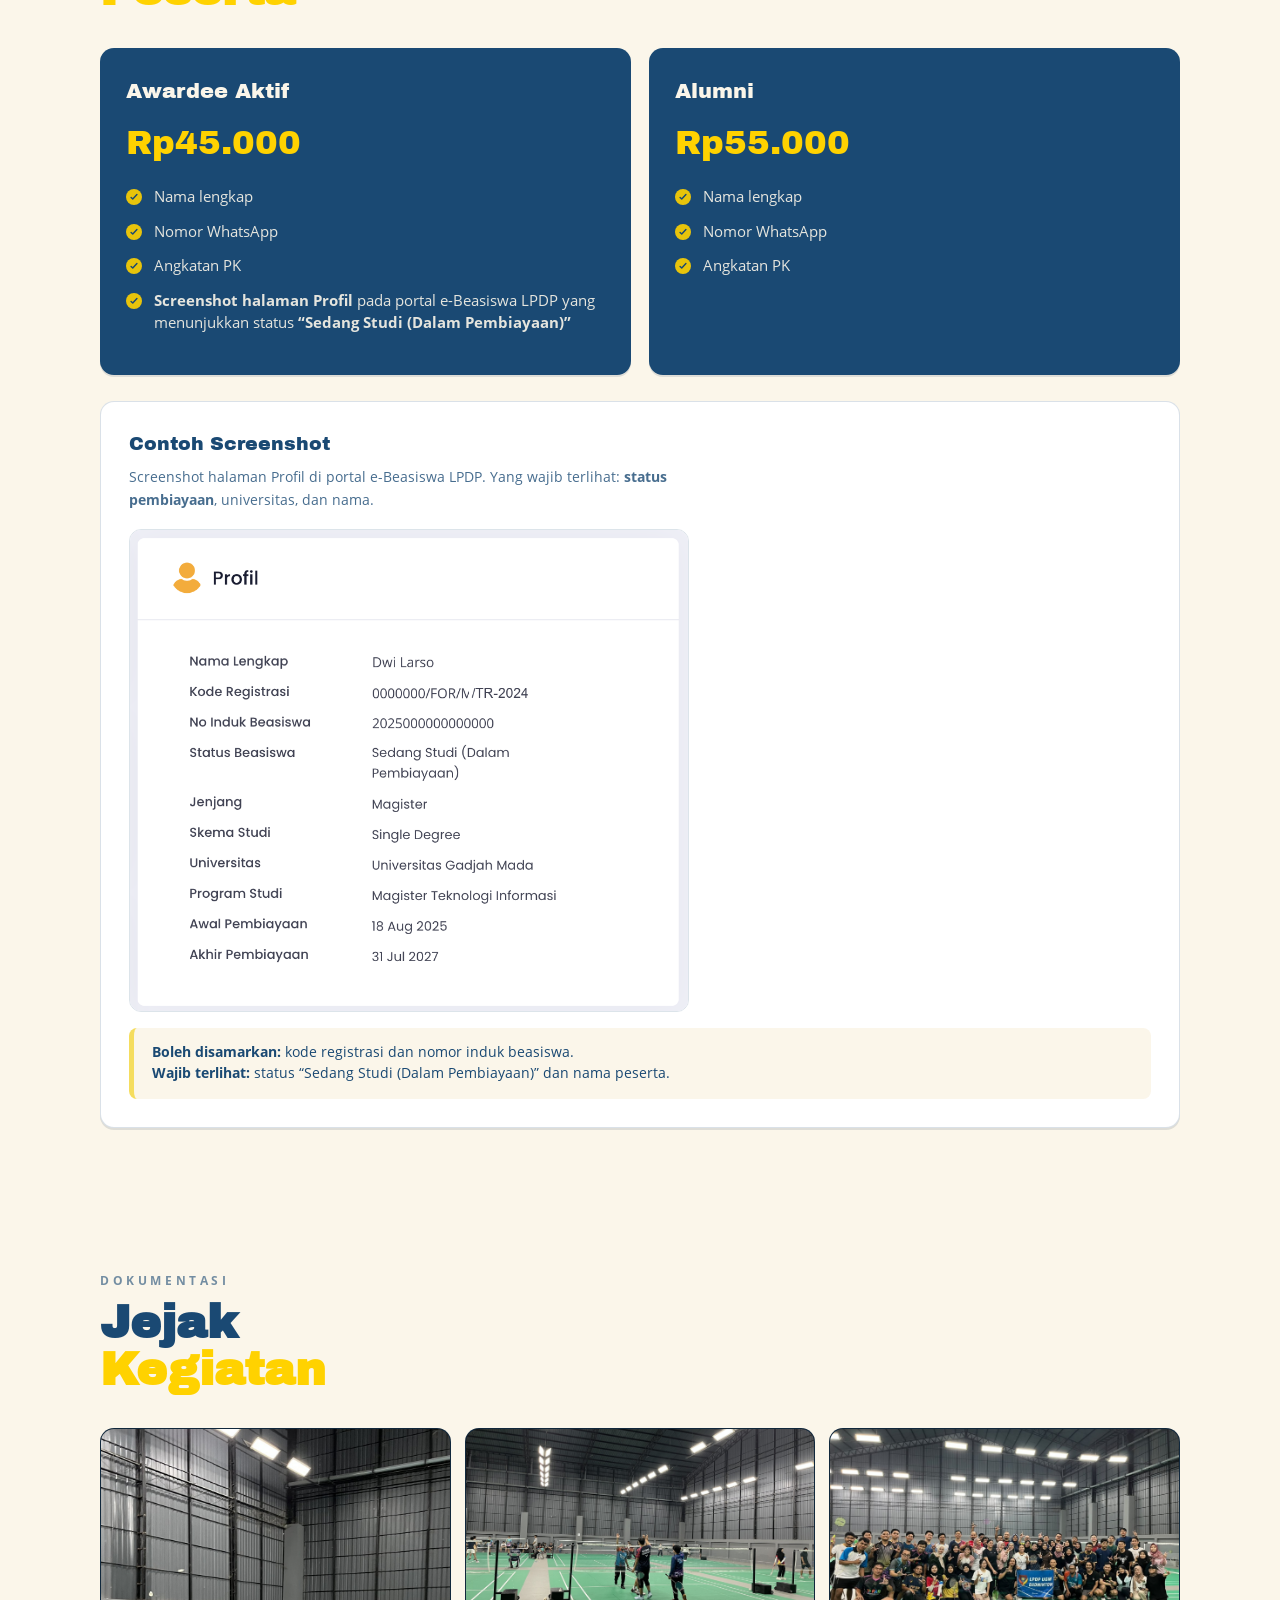
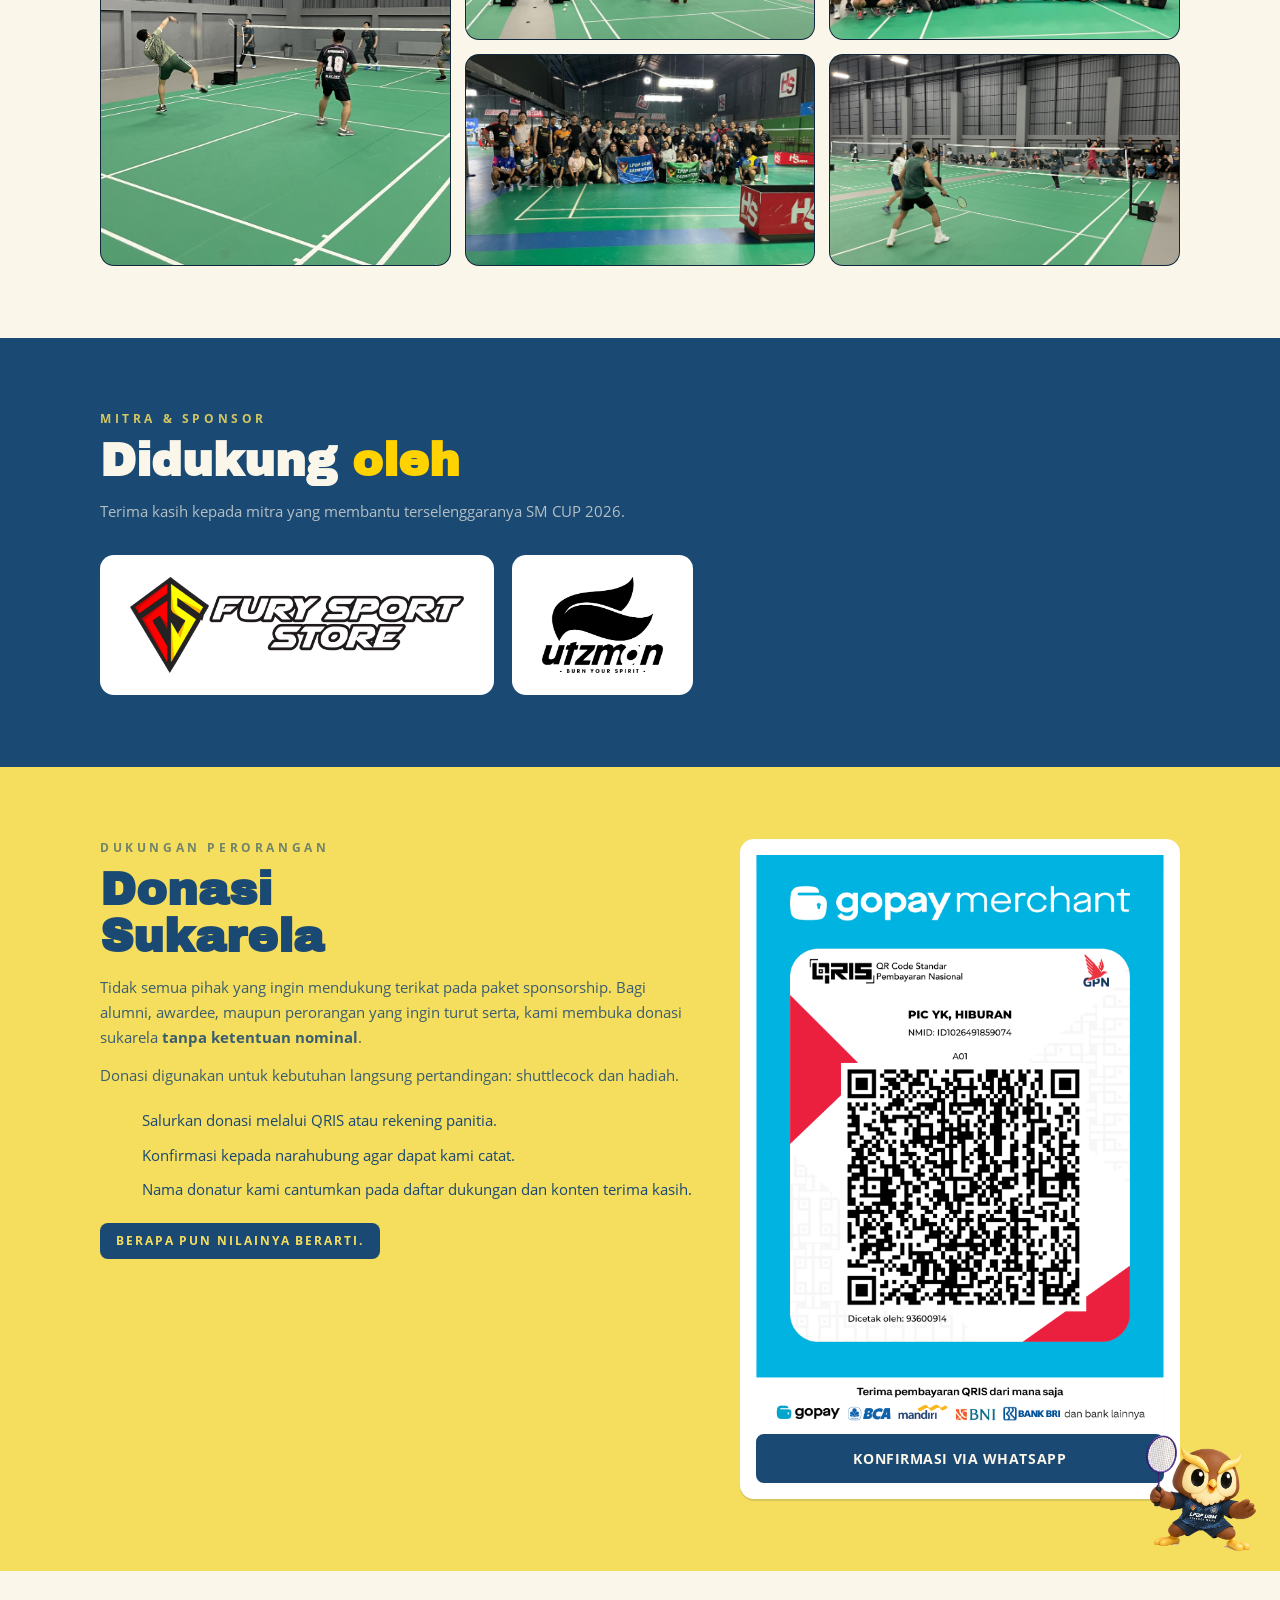
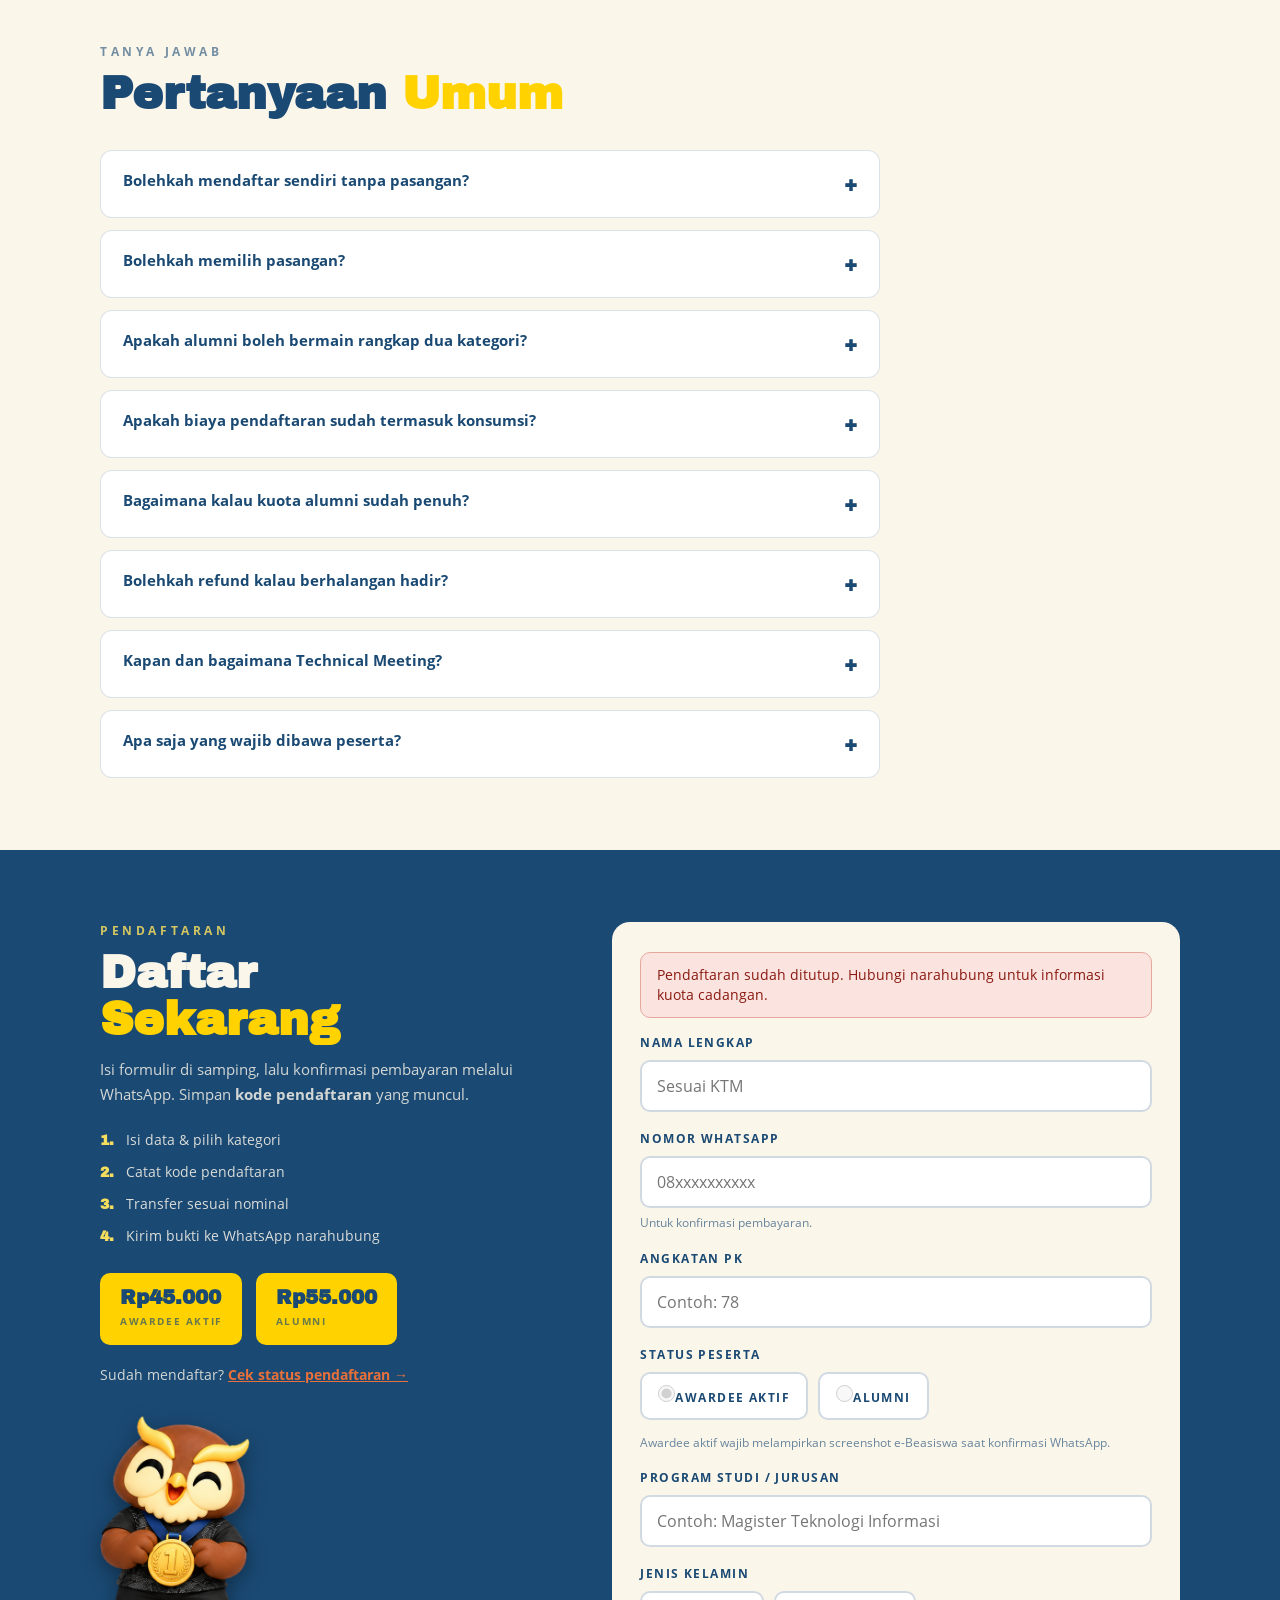
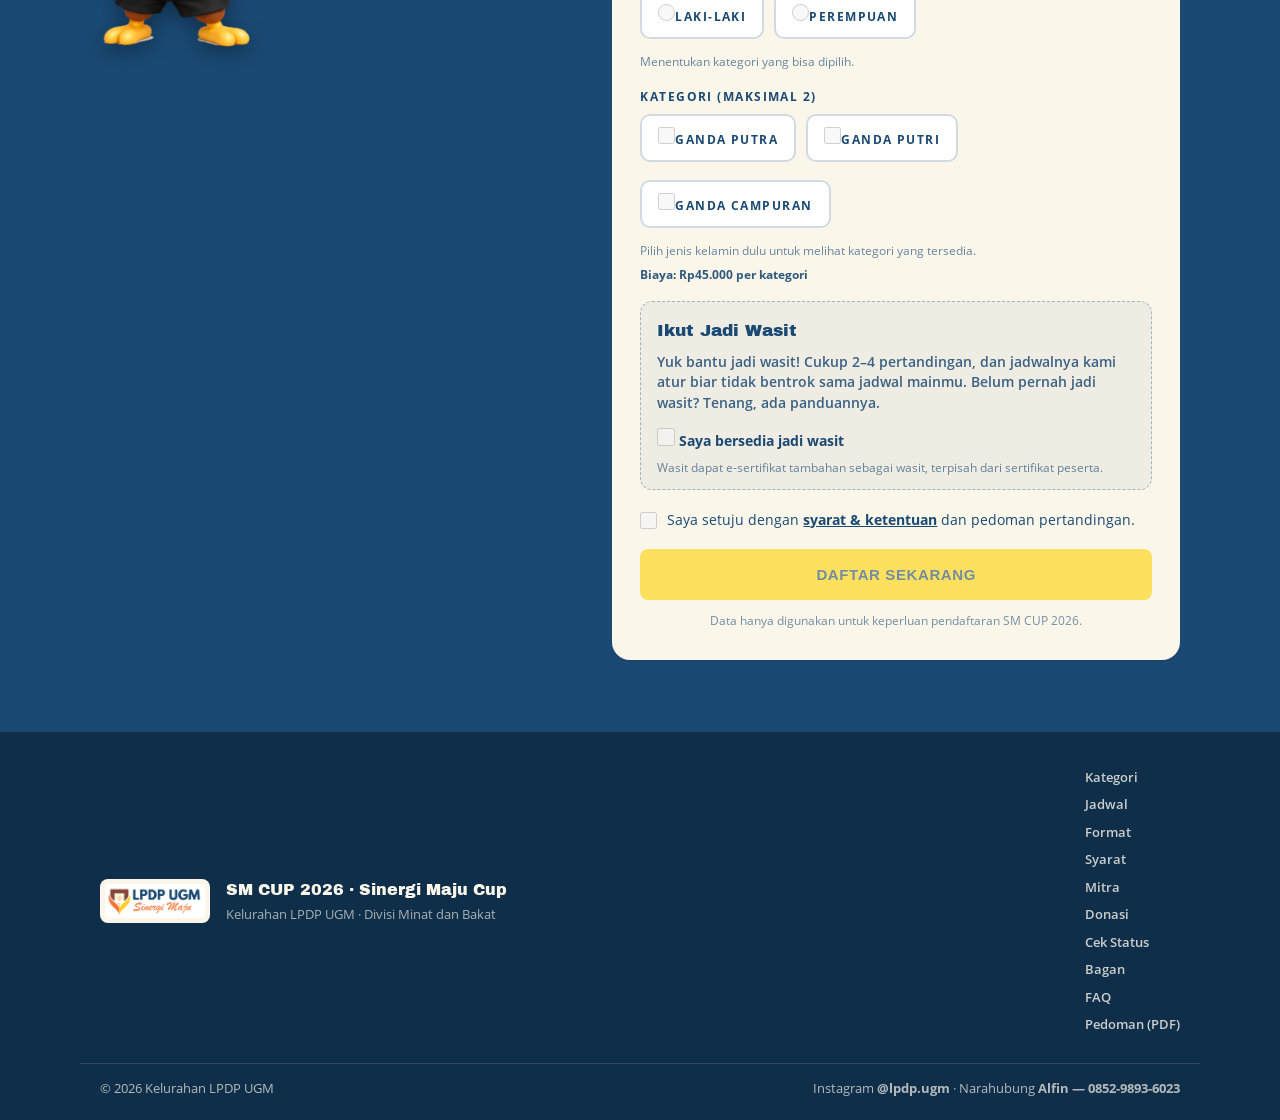
==== commit 1eca22f2: "Perpanjang pendaftaran sampai 20.00" ====
--- a/index.html
+++ b/index.html
@@ -155,7 +155,7 @@
     <div id="kuota-updated" style="margin-top:14px;font-size:12px;letter-spacing:.08em;opacity:.5;font-weight:700">Memuat kuota…</div>
     <div class="note-line">
       Kuota alumni dibatasi <b>maksimal 30%</b> per kategori (9 / 6 / 9) dan tidak melebihi jumlah peserta awardee aktif.
-      Apabila hingga <b>26 November 2026 pukul 14.21 WIB</b> masih ada sisa kuota awardee aktif, sisa tersebut dialihkan untuk alumni sesuai urutan daftar tunggu.
+      Apabila hingga <b>26 November 2026 pukul 20.00 WIB</b> masih ada sisa kuota awardee aktif, sisa tersebut dialihkan untuk alumni sesuai urutan daftar tunggu.
     </div>
   </div>
 </section>
@@ -371,7 +371,7 @@
       <details><summary>Apakah biaya pendaftaran sudah termasuk konsumsi?</summary>
         <p>Tidak. Konsumsi hanya disediakan untuk panitia dan wasit. Peserta dapat membawa bekal sendiri atau membeli di stand venue.</p></details>
       <details><summary>Bagaimana kalau kuota alumni sudah penuh?</summary>
-        <p>Pendaftaranmu masuk daftar tunggu. Apabila hingga 26 November 2026 pukul 14.21 WIB masih ada sisa kuota awardee aktif, sisa tersebut dialihkan untuk alumni sesuai urutan daftar tunggu.</p></details>
+        <p>Pendaftaranmu masuk daftar tunggu. Apabila hingga 26 November 2026 pukul 20.00 WIB masih ada sisa kuota awardee aktif, sisa tersebut dialihkan untuk alumni sesuai urutan daftar tunggu.</p></details>
       <details><summary>Bolehkah refund kalau berhalangan hadir?</summary>
         <p>Biaya pendaftaran yang telah dibayarkan tidak dapat dikembalikan. Kamu dapat mengajukan pengalihan slot kepada peserta lain melalui narahubung, paling lambat sebelum Technical Meeting.</p></details>
       <details><summary>Kapan dan bagaimana Technical Meeting?</summary>
@@ -525,8 +525,8 @@
   </div>
 </footer>
 
-<script src="config.js?v=15"></script>
-<script src="data.js?v=15"></script>
-<script src="app.js?v=15"></script>
+<script src="config.js?v=16"></script>
+<script src="data.js?v=16"></script>
+<script src="app.js?v=16"></script>
 </body>
 </html>
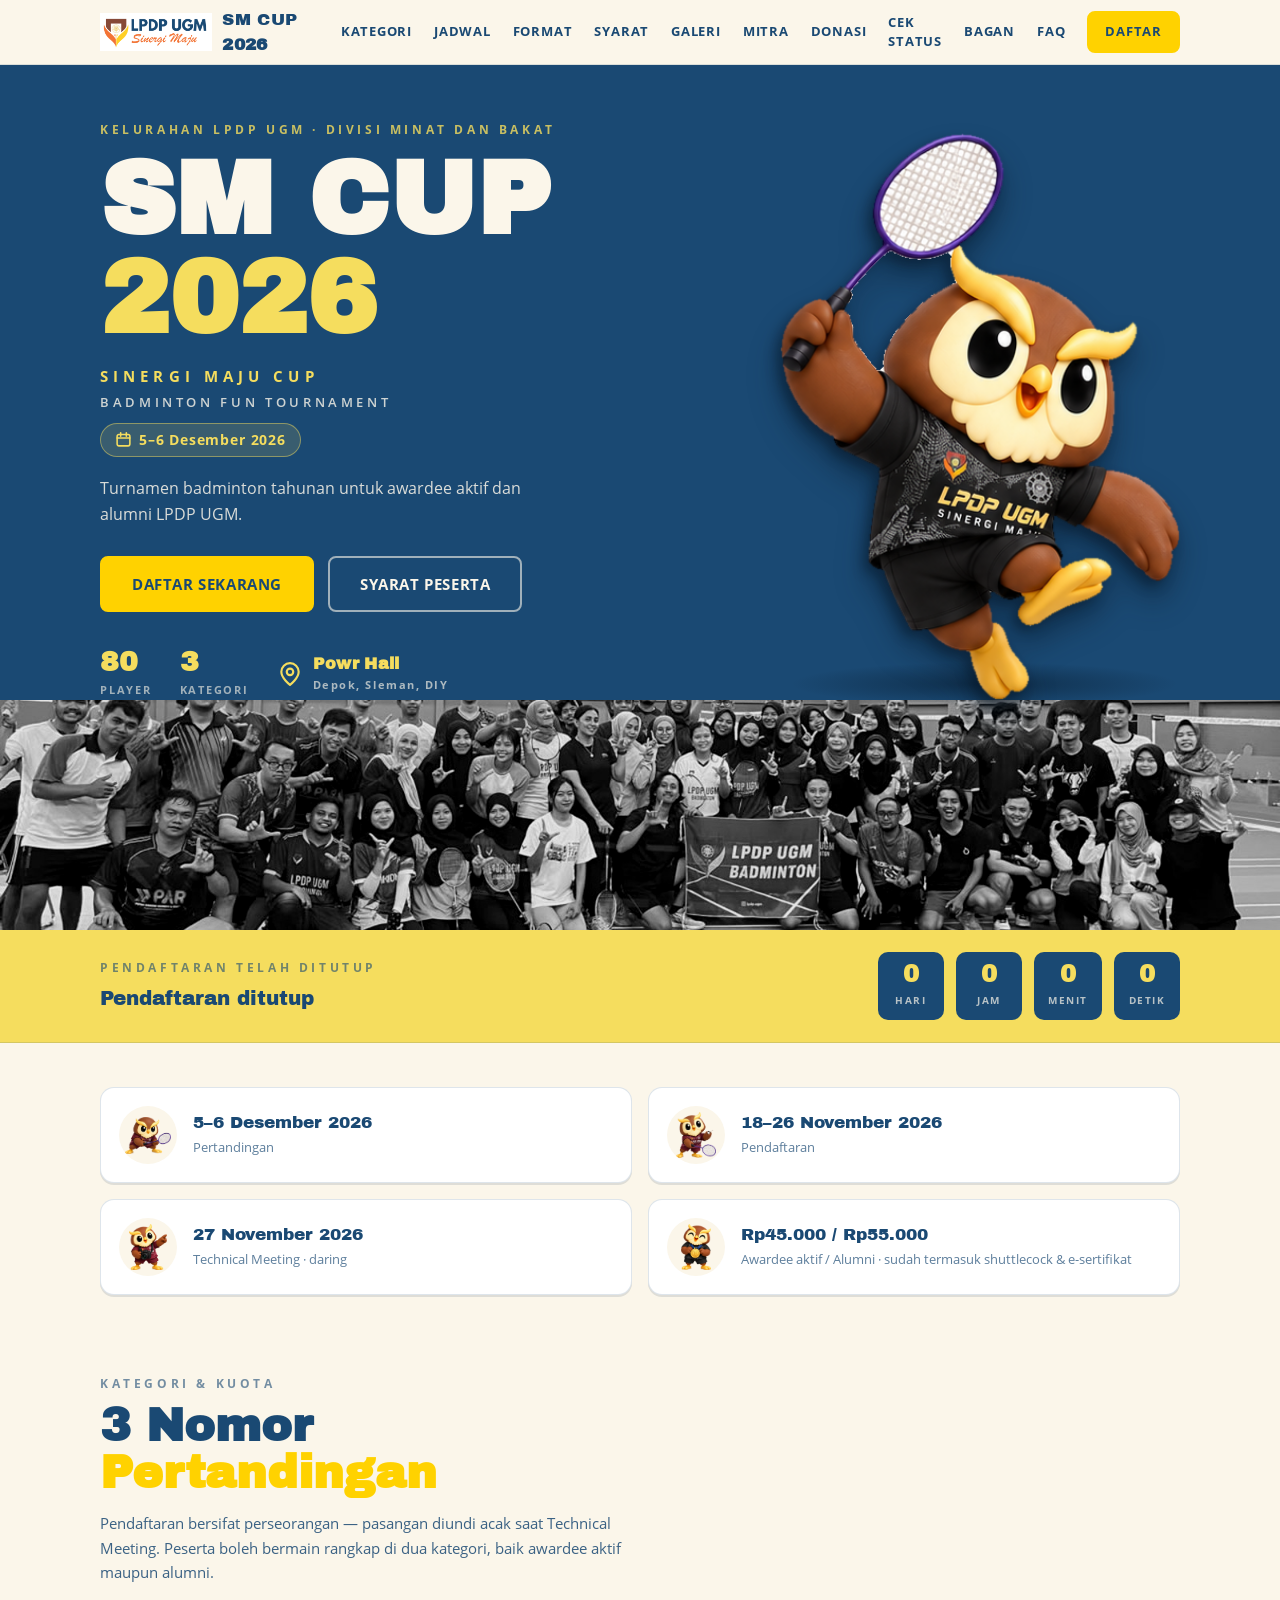
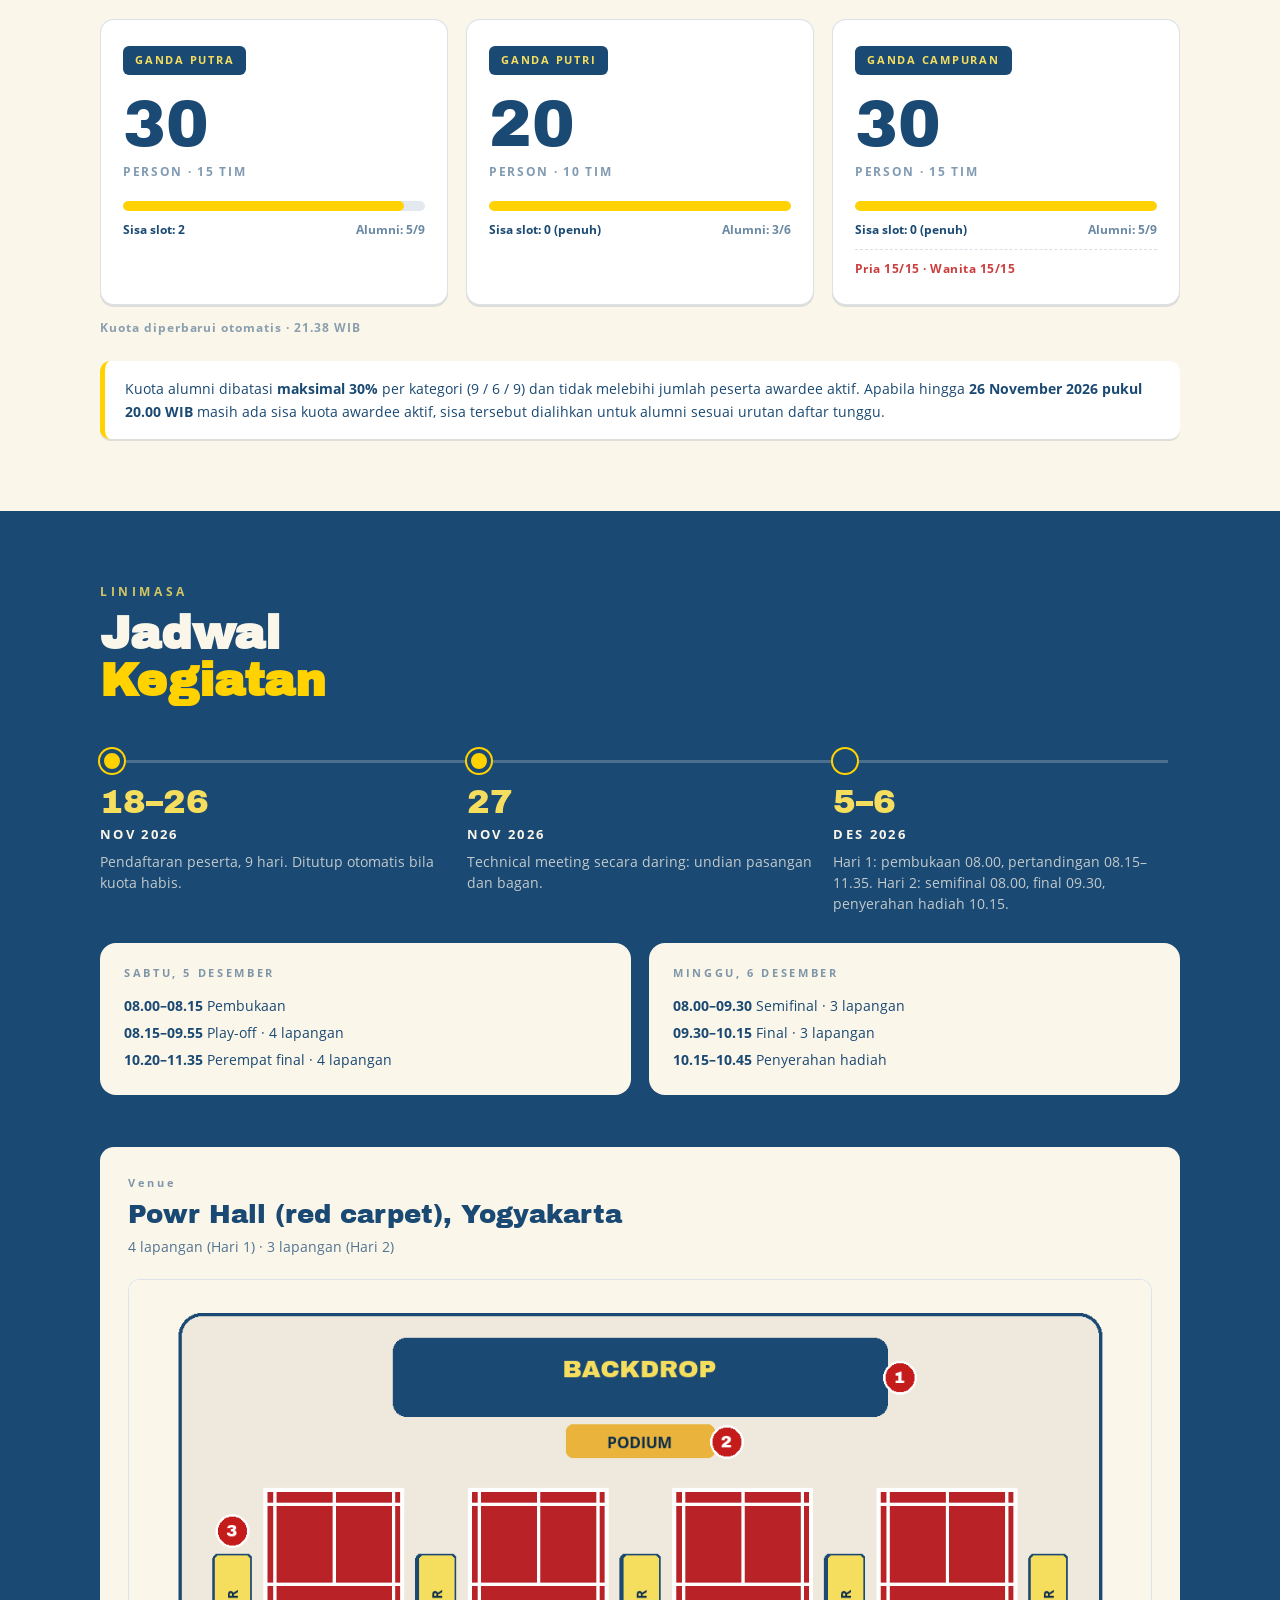
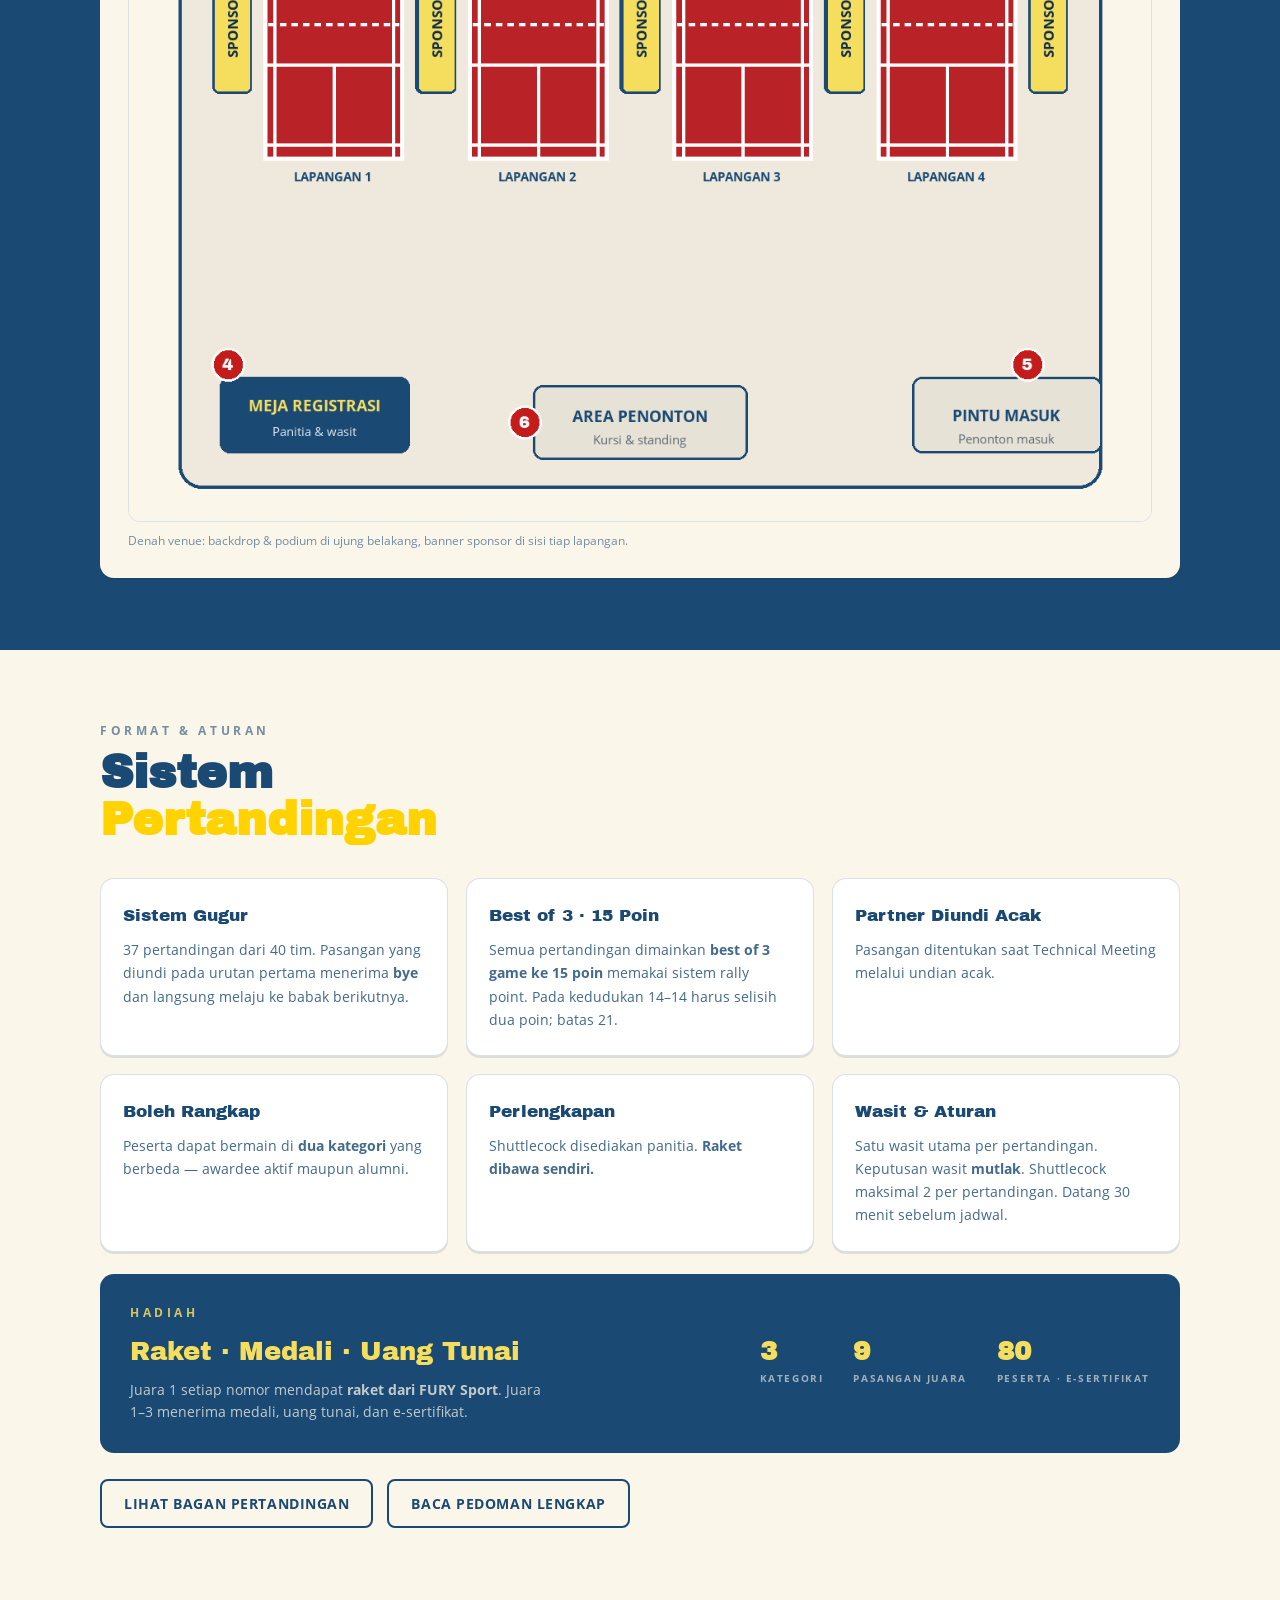
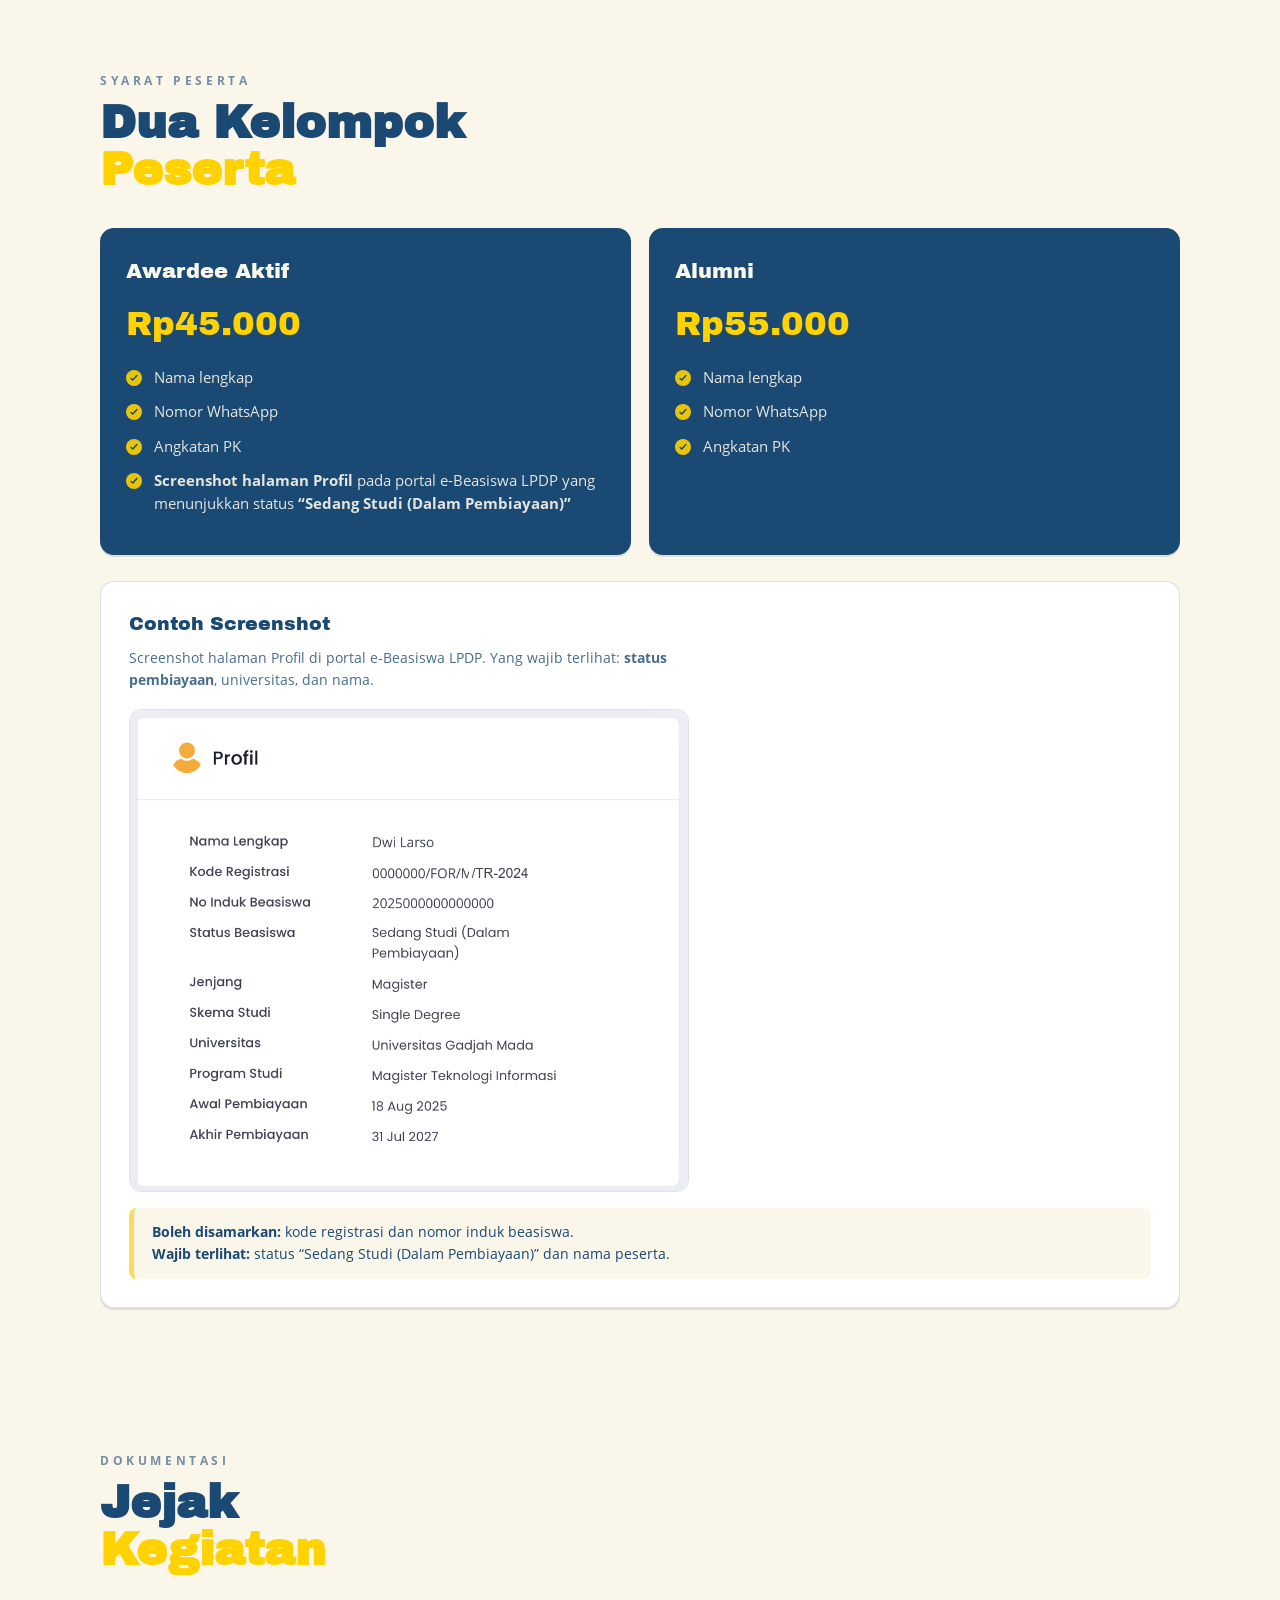
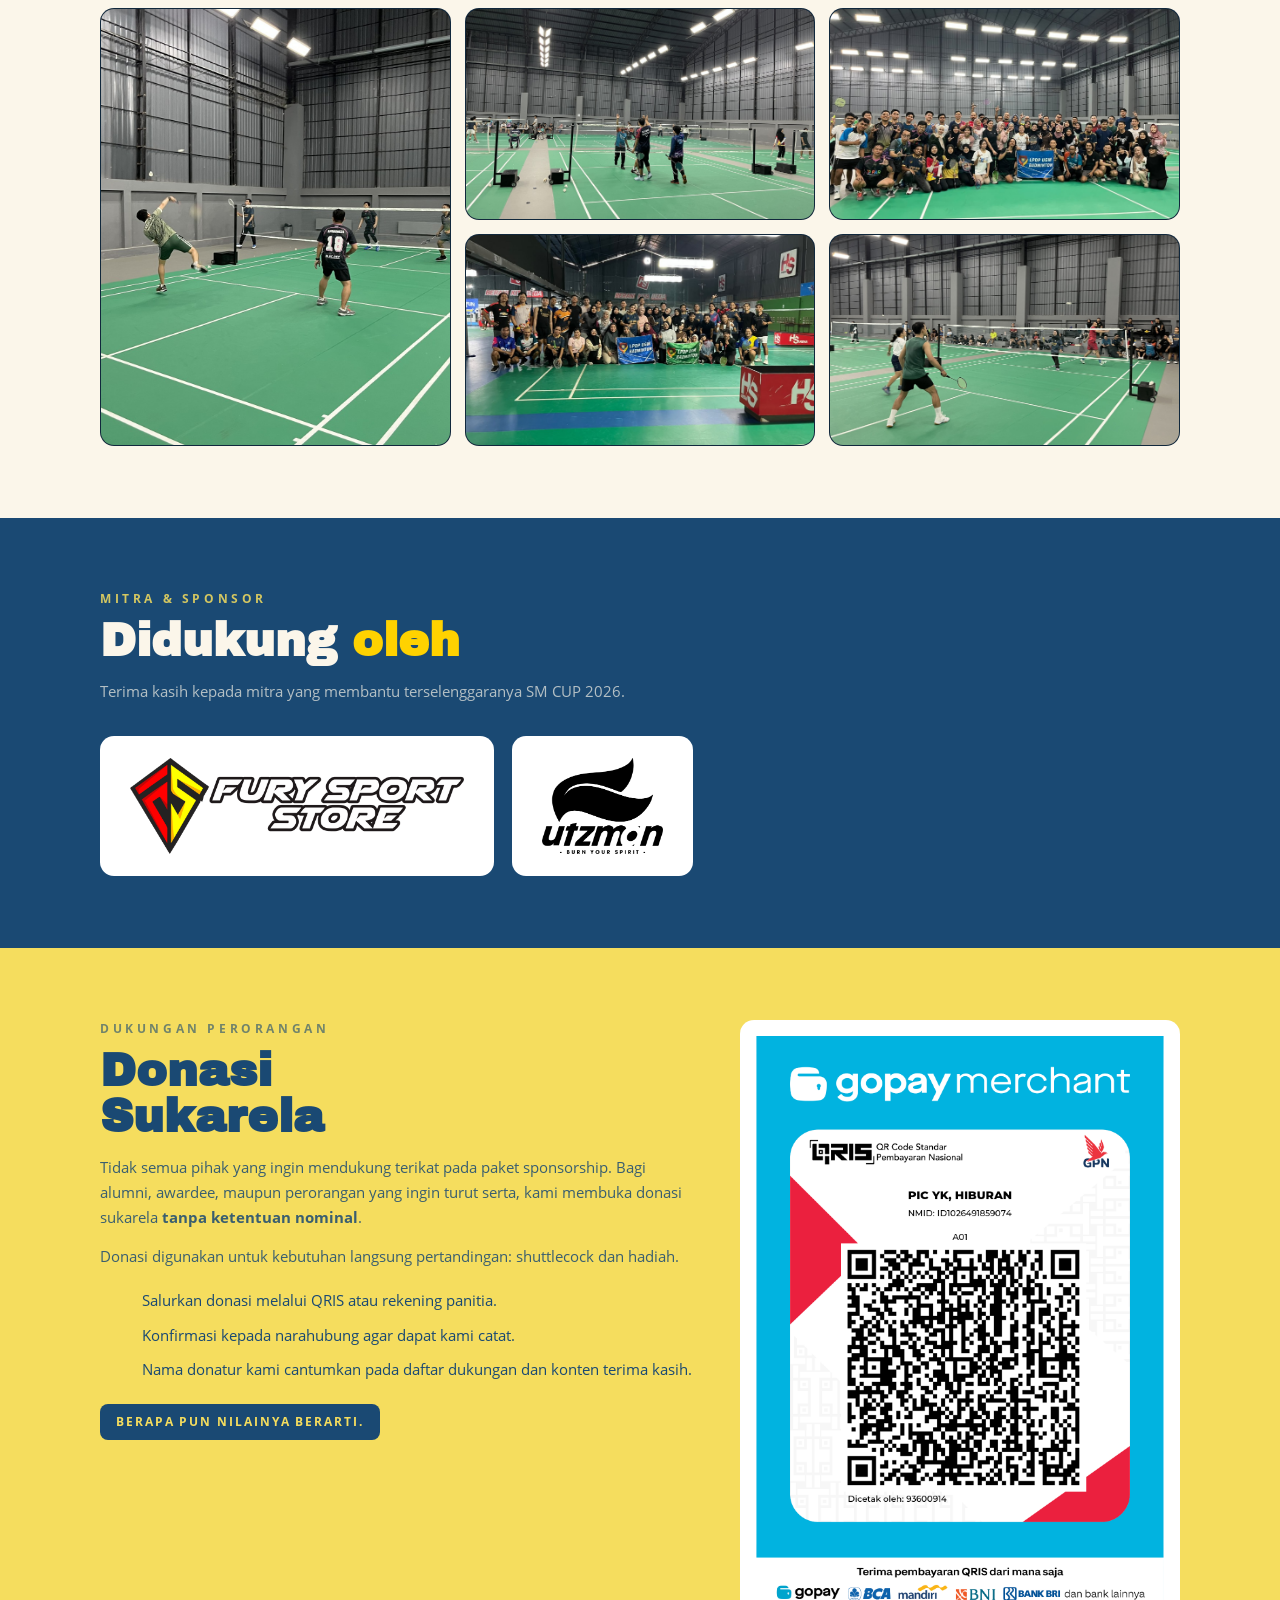
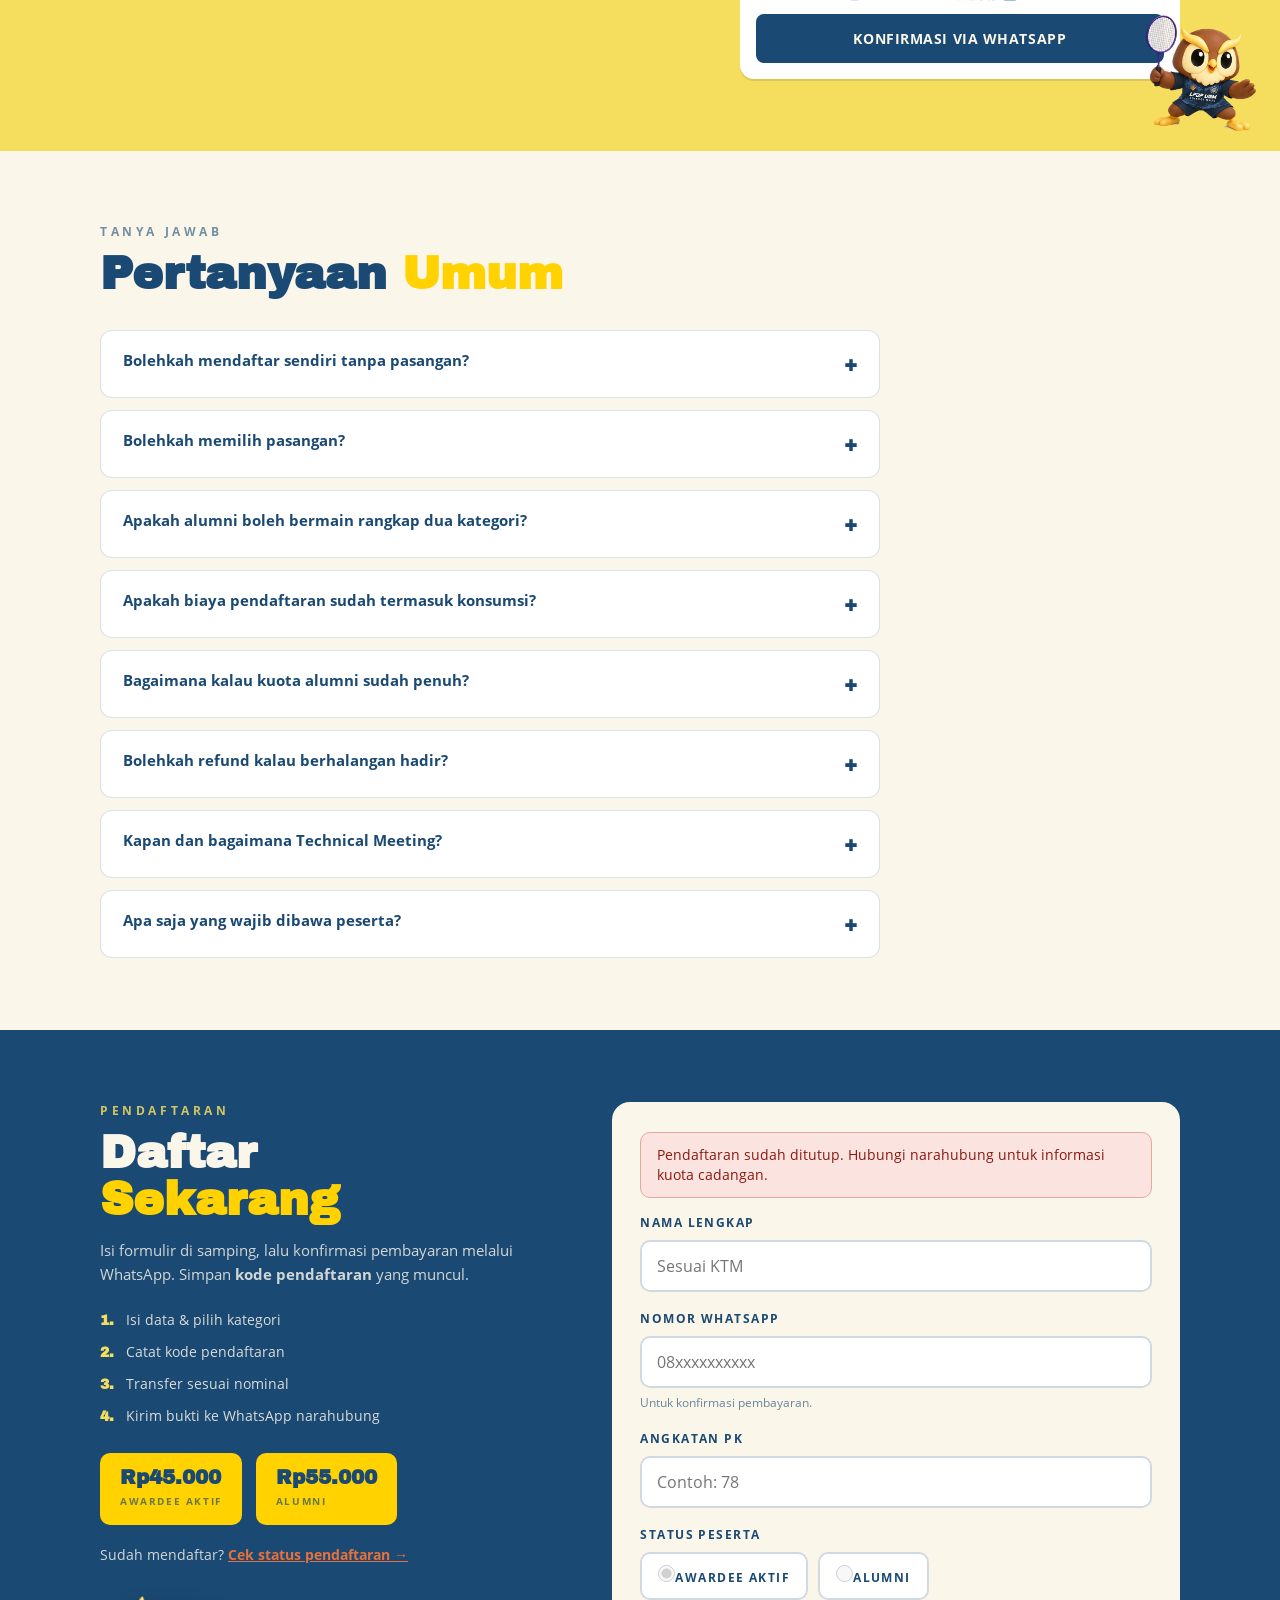
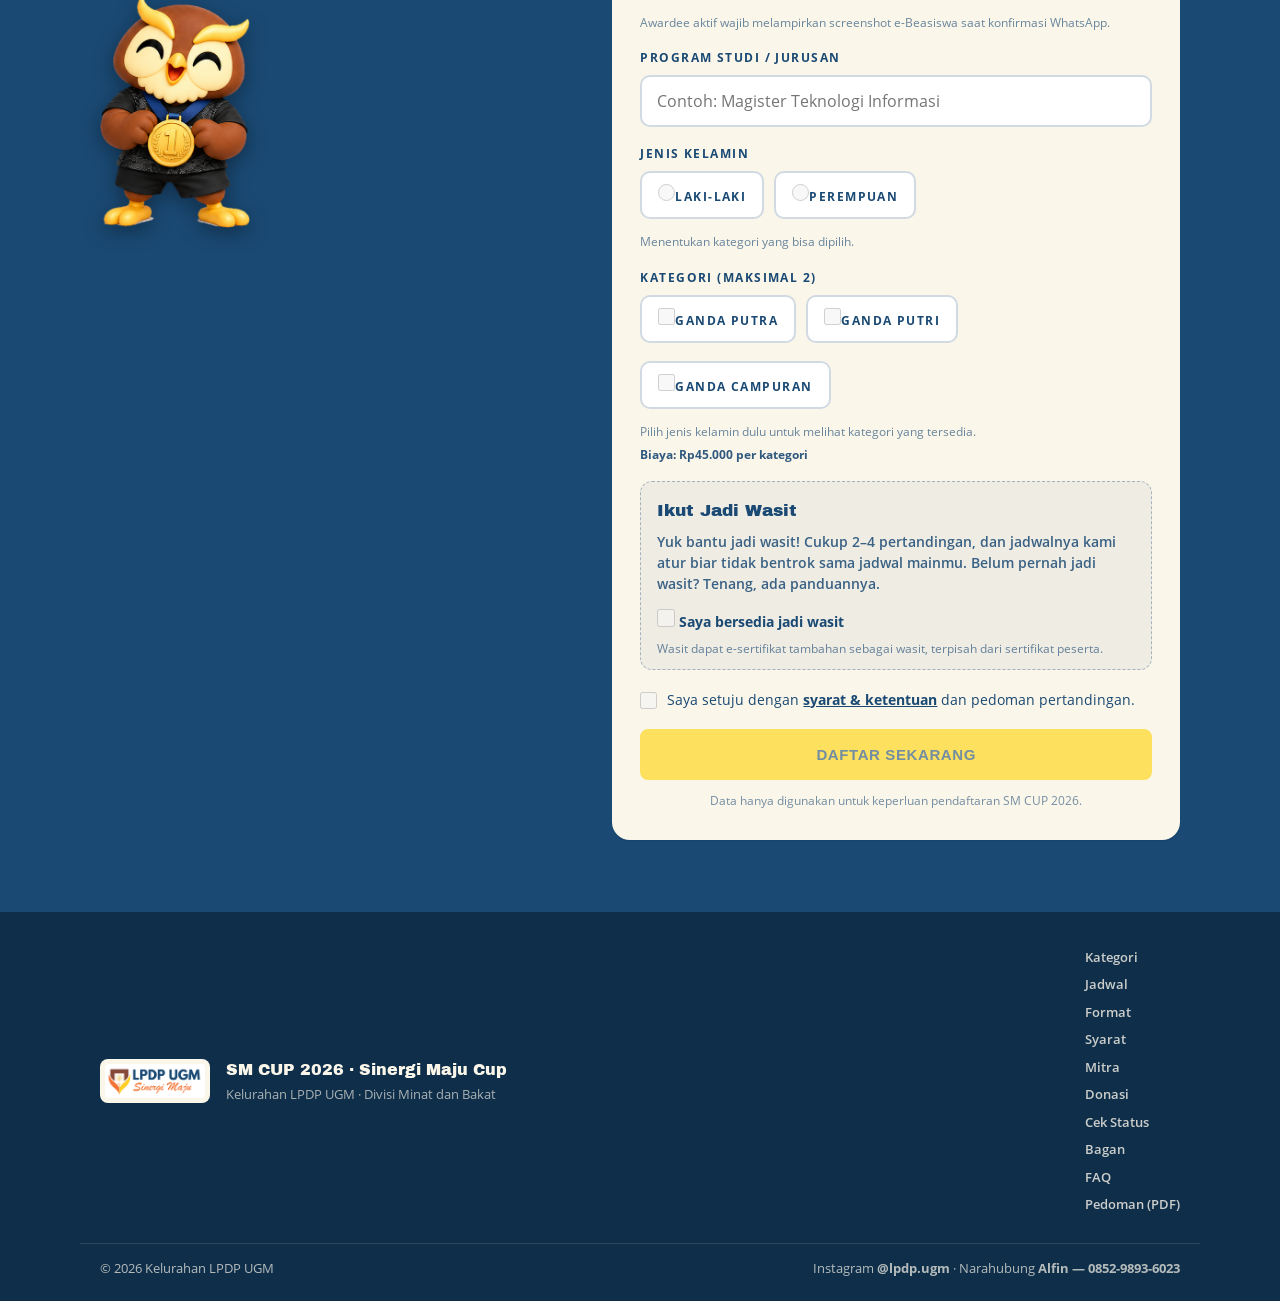
==== commit 6a29150a: "Sesuaikan jadwal, kebutuhan lapangan, dan aturan di website" ====
--- a/index.html
+++ b/index.html
@@ -184,13 +184,31 @@
         <div class="tl-dot tl-dot-d"></div>
         <div class="tl-dt">5–6</div>
         <div class="tl-nm">DES 2026</div>
-        <div class="tl-sub">Hari pertandingan di Powr Hall (red carpet), Yogyakarta. Penyerahan hadiah pukul 10.15, dilanjutkan <b>Mabar Kelurahan</b>.</div>
+        <div class="tl-sub">Hari 1: pembukaan 08.00, pertandingan 08.15–11.35. Hari 2: semifinal 08.00, final 09.30, penyerahan hadiah 10.15.</div>
+      </div>
+    </div>
+    <div style="display:grid;grid-template-columns:repeat(auto-fit,minmax(260px,1fr));gap:18px;margin-top:28px">
+      <div style="background:var(--cream);color:var(--navy);border-radius:16px;padding:22px 24px">
+        <div style="font-weight:700;font-size:11px;letter-spacing:.24em;opacity:.55">SABTU, 5 DESEMBER</div>
+        <div style="margin-top:12px;font-size:14px;line-height:1.9">
+          <div><b>08.00–08.15</b> Pembukaan</div>
+          <div><b>08.15–09.55</b> Play-off · 4 lapangan</div>
+          <div><b>10.20–11.35</b> Perempat final · 4 lapangan</div>
+        </div>
+      </div>
+      <div style="background:var(--cream);color:var(--navy);border-radius:16px;padding:22px 24px">
+        <div style="font-weight:700;font-size:11px;letter-spacing:.24em;opacity:.55">MINGGU, 6 DESEMBER</div>
+        <div style="margin-top:12px;font-size:14px;line-height:1.9">
+          <div><b>08.00–09.30</b> Semifinal · 3 lapangan</div>
+          <div><b>09.30–10.15</b> Final · 3 lapangan</div>
+          <div><b>10.15–10.45</b> Penyerahan hadiah</div>
+        </div>
       </div>
     </div>
     <div class="venue">
       <div class="venue-t">Venue</div>
       <div class="venue-n">Powr Hall (red carpet), Yogyakarta</div>
-      <div class="venue-s">4 lapangan</div>
+      <div class="venue-s">4 lapangan (Hari 1) · 3 lapangan (Hari 2)</div>
       <img class="venue-img" src="assets/lapangan.png" alt="Denah lapangan">
       <div class="venue-cap">Denah venue: backdrop &amp; podium di ujung belakang, banner sponsor di sisi tiap lapangan.</div>
     </div>
@@ -211,7 +229,7 @@
       </div>
       <div class="fmt">
         <div class="fmt-t">Best of 3 · 15 Poin</div>
-        <p>Semua pertandingan dimainkan <b>best of 3 game ke 15 poin</b> memakai sistem rally point — sistem skor terbaru BWF yang berlaku mulai Januari 2027.</p>
+        <p>Semua pertandingan dimainkan <b>best of 3 game ke 15 poin</b> memakai sistem rally point. Pada kedudukan 14–14 harus selisih dua poin; batas 21.</p>
       </div>
       <div class="fmt">
         <div class="fmt-t">Partner Diundi Acak</div>
@@ -227,7 +245,7 @@
       </div>
       <div class="fmt">
         <div class="fmt-t">Wasit &amp; Aturan</div>
-        <p>Satu wasit utama per pertandingan (semifinal &amp; final + 2 hakim garis). Keputusan wasit <b>mutlak</b>. Datang 30 menit sebelum jadwal.</p>
+        <p>Satu wasit utama per pertandingan. Keputusan wasit <b>mutlak</b>. Shuttlecock maksimal 2 per pertandingan. Datang 30 menit sebelum jadwal.</p>
       </div>
     </div>
 
